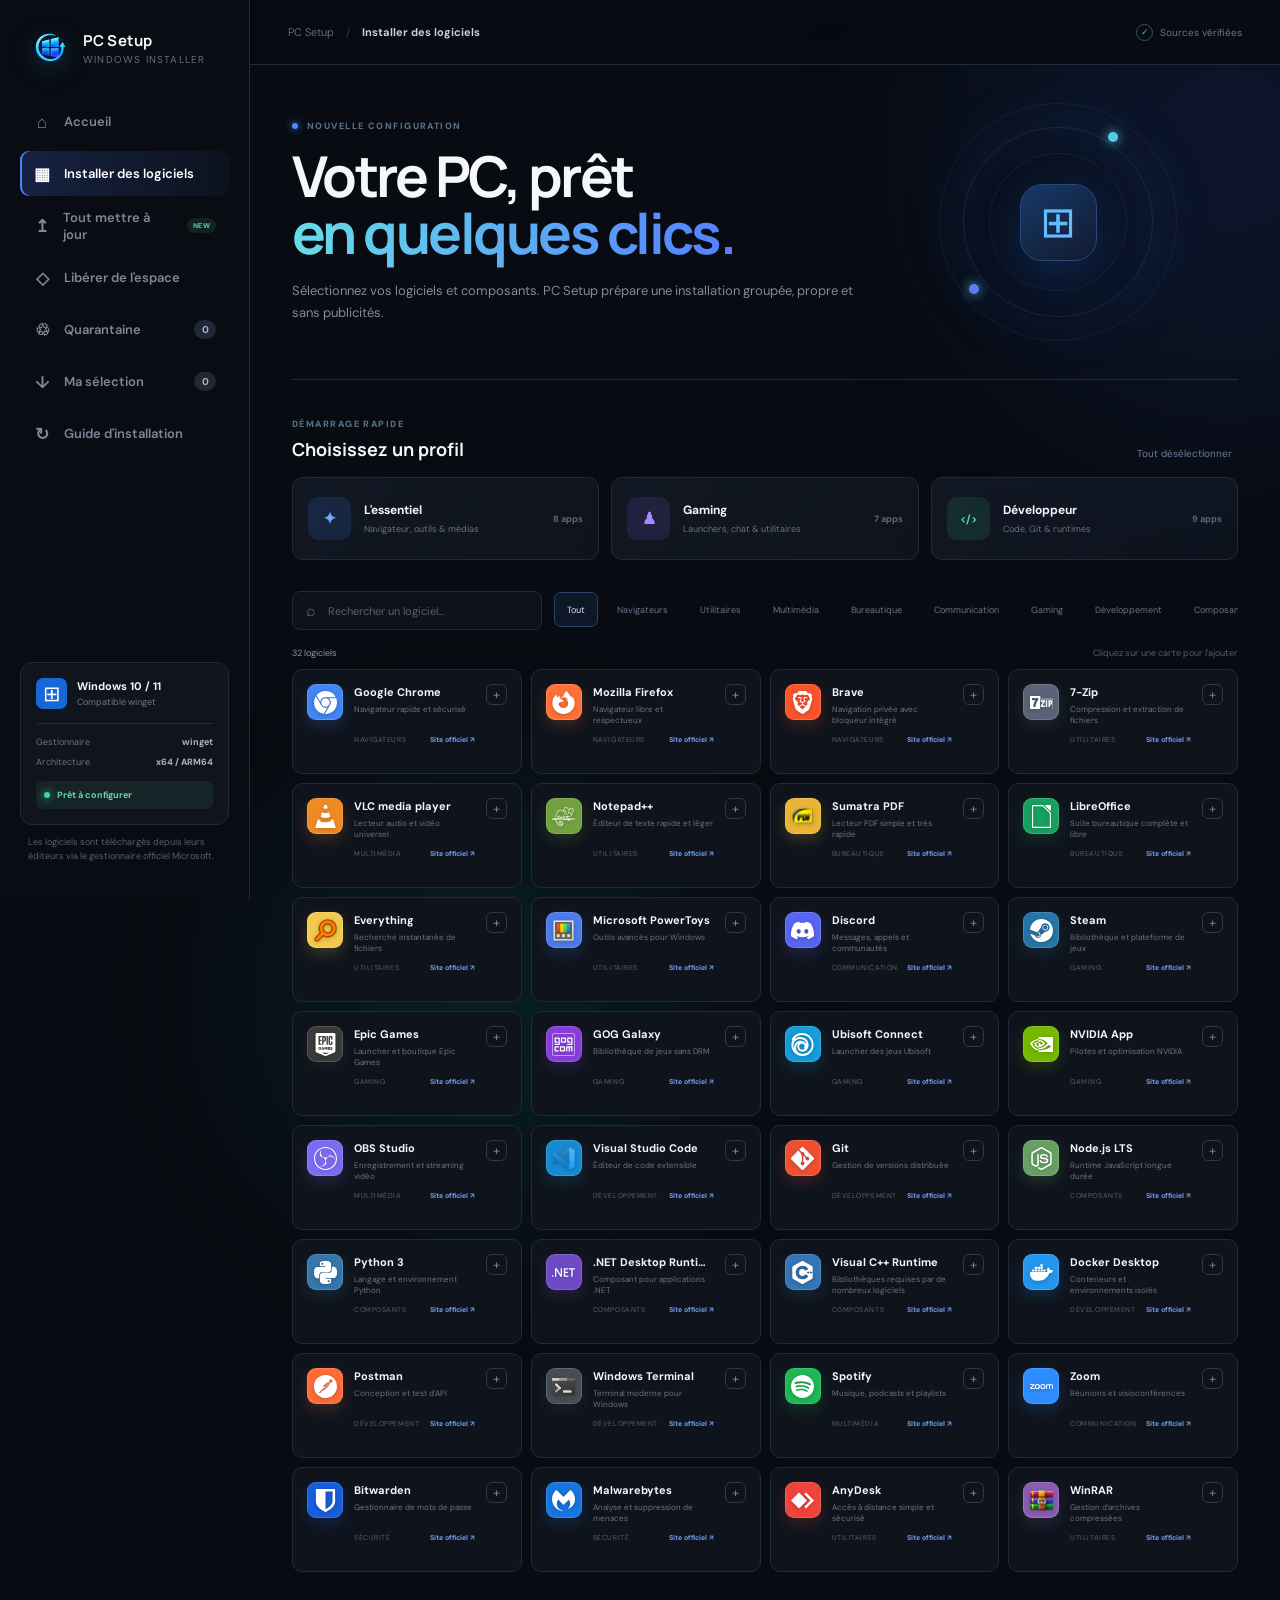
==== index.html @ ce0f3e7f "Publier PC Setup 3.0" ====
<!doctype html>
<html lang="fr">
<head>
  <meta charset="UTF-8" />
  <meta name="viewport" content="width=device-width, initial-scale=1" />
  <meta name="color-scheme" content="dark" />
  <title>PC Setup — Installateur Windows</title>
  <link rel="icon" href="assets/branding/pc-setup-logo.png" />
  <link rel="stylesheet" href="styles.css" />
</head>
<body>
  <div class="ambient ambient-one"></div>
  <div class="ambient ambient-two"></div>

  <aside class="sidebar">
    <a class="brand" href="#" aria-label="PC Setup, accueil">
      <img class="brand-app-logo" src="assets/branding/pc-setup-logo.png" alt="" aria-hidden="true" />
      <span><strong>PC Setup</strong><small>Windows installer</small></span>
    </a>

    <nav aria-label="Navigation">
      <button class="nav-item" data-view="home"><span>⌂</span> Accueil</button>
      <button class="nav-item active" data-view="catalog"><span>▦</span> Installer des logiciels</button>
      <button class="nav-item" data-view="updates"><span>↥</span> Tout mettre à jour <b class="new-badge">NEW</b></button>
      <button class="nav-item" data-view="cleanup"><span>◇</span> Libérer de l'espace</button>
      <button class="nav-item" data-view="quarantine"><span>♲</span> Quarantaine <b id="quarantineNavCount">0</b></button>
      <button class="nav-item" data-view="queue"><span>↓</span> Ma sélection <b id="navCount">0</b></button>
      <button class="nav-item" data-view="history"><span>↻</span> Guide d'installation</button>
    </nav>

    <div class="system-card">
      <div class="system-title"><span class="windows-icon">⊞</span><div><strong>Windows 10 / 11</strong><small>Compatible winget</small></div></div>
      <div class="system-row"><span>Gestionnaire</span><b>winget</b></div>
      <div class="system-row"><span>Architecture</span><b>x64 / ARM64</b></div>
      <div class="status-pill"><i></i> Prêt à configurer</div>
    </div>

    <p class="side-note">Les logiciels sont téléchargés depuis leurs éditeurs via le gestionnaire officiel Microsoft.</p>
  </aside>

  <main>
    <header class="topbar">
      <button class="mobile-menu" id="mobileMenu" aria-label="Ouvrir le menu">☰</button>
      <div class="breadcrumb">PC Setup <span>/</span> <b id="currentView">Installer des logiciels</b></div>
      <div class="secure"><span>✓</span> Sources vérifiées</div>
    </header>

    <section class="view" id="home">
      <div class="home-hero">
        <div class="home-copy">
          <div class="kicker"><i></i> CENTRE DE MAINTENANCE WINDOWS</div>
          <h1>Un PC propre,<br><em>à jour et prêt.</em></h1>
          <p>Installez vos logiciels, mettez votre système à jour et récupérez de l'espace depuis une seule application.</p>
          <div class="home-actions"><button class="home-primary" data-view="catalog">Commencer la configuration <span>→</span></button><button class="home-secondary" data-view="updates">Tout mettre à jour</button></div>
        </div>
        <div class="health-widget">
          <div class="health-ring" id="healthRing"><div><strong id="healthScore">—</strong><small>/ 100</small></div></div>
          <span>Santé du PC</span><b id="healthStatus">Analyse en cours...</b>
        </div>
      </div>

      <div class="health-dashboard">
        <article><span class="health-metric-icon blue">↥</span><div><small>MISES À JOUR</small><strong id="healthUpdates">Analyse...</strong><em id="healthUpdatesDetail">Interrogation de WinGet</em></div></article>
        <article><span class="health-metric-icon cyan">◇</span><div><small>ESPACE DISQUE C:</small><strong id="healthDisk">Analyse...</strong><em id="healthDiskDetail">Calcul de l'espace libre</em></div></article>
        <article><span class="health-metric-icon violet">↻</span><div><small>REDÉMARRAGE</small><strong id="healthRestart">Analyse...</strong><em>État des opérations Windows</em></div></article>
        <article data-view="quarantine"><span class="health-metric-icon green">♲</span><div><small>QUARANTAINE</small><strong id="healthQuarantine">Analyse...</strong><em>Éléments récupérables</em></div></article>
        <button class="health-refresh" id="refreshHealth" title="Actualiser le diagnostic">↻</button>
      </div>

      <div class="home-section-heading"><div><span class="label">OUTILS DISPONIBLES</span><h2>Que voulez-vous faire ?</h2></div><span class="local-pill">● 100 % local</span></div>
      <div class="feature-grid">
        <button class="feature-card install-feature" data-view="catalog">
          <span class="feature-number">01</span><span class="feature-icon">↓</span>
          <span class="feature-copy"><strong>Installer des logiciels</strong><small>Choisissez parmi le catalogue ou utilisez un profil prêt à l'emploi.</small><em>32 logiciels disponibles <b>→</b></em></span>
        </button>
        <button class="feature-card update-feature" data-view="updates">
          <span class="feature-number">02</span><span class="feature-icon">↥</span>
          <span class="feature-copy"><strong>Tout mettre à jour</strong><small>Applications, composants Windows et pilotes certifiés Microsoft.</small><em>Mise à jour groupée <b>→</b></em></span>
        </button>
        <button class="feature-card cleanup-feature" data-view="cleanup">
          <span class="feature-number">03</span><span class="feature-icon">◇</span>
          <span class="feature-copy"><strong>Libérer de l'espace</strong><small>Nettoyez les fichiers temporaires, caches et anciens composants.</small><em>Nettoyage personnalisable <b>→</b></em></span>
        </button>
        <button class="feature-card residue-feature" data-view="cleanup" data-focus-cleanup="app-leftovers">
          <span class="feature-number">04</span><span class="feature-icon">⌫</span>
          <span class="feature-copy"><strong>Supprimer les résidus</strong><small>Repérez les dossiers laissés par les applications désinstallées.</small><em>Quarantaine réversible <b>→</b></em></span>
        </button>
      </div>

      <div class="home-trust">
        <div><span>✓</span><p><strong>Sources officielles</strong><small>Installation via winget</small></p></div>
        <div><span>✓</span><p><strong>Actions contrôlées</strong><small>Confirmation avant suppression</small></p></div>
        <div><span>✓</span><p><strong>Aucune donnée envoyée</strong><small>Tout reste sur votre ordinateur</small></p></div>
        <div><span>✓</span><p><strong>Rapports détaillés</strong><small>Journaux créés sur le Bureau</small></p></div>
      </div>
    </section>

    <section class="view active" id="catalog">
      <div class="hero">
        <div>
          <div class="kicker"><i></i> NOUVELLE CONFIGURATION</div>
          <h1>Votre PC, prêt<br><em>en quelques clics.</em></h1>
          <p>Sélectionnez vos logiciels et composants. PC Setup prépare une installation groupée, propre et sans publicités.</p>
        </div>
        <div class="hero-orbit" aria-hidden="true"><span>⊞</span><i class="orbit-dot dot-a"></i><i class="orbit-dot dot-b"></i></div>
      </div>

      <section class="preset-section">
        <div class="section-heading"><div><span class="label">DÉMARRAGE RAPIDE</span><h2>Choisissez un profil</h2></div><button class="text-button" id="clearAll">Tout désélectionner</button></div>
        <div class="presets">
          <button class="preset" data-preset="essentiel"><span class="preset-icon blue">✦</span><span><strong>L'essentiel</strong><small>Navigateur, outils & médias</small></span><b>8 apps</b></button>
          <button class="preset" data-preset="gaming"><span class="preset-icon violet">♟</span><span><strong>Gaming</strong><small>Launchers, chat & utilitaires</small></span><b>7 apps</b></button>
          <button class="preset" data-preset="dev"><span class="preset-icon green">&lt;/&gt;</span><span><strong>Développeur</strong><small>Code, Git & runtimes</small></span><b>9 apps</b></button>
        </div>
      </section>

      <section class="catalog-section">
        <div class="catalog-tools">
          <div class="search"><span>⌕</span><input id="searchInput" type="search" placeholder="Rechercher un logiciel..." autocomplete="off" /></div>
          <div class="filters" id="filters"></div>
        </div>
        <div class="results-line"><span id="resultCount"></span><span>Cliquez sur une carte pour l'ajouter</span></div>
        <div class="app-grid" id="appGrid"></div>
        <div class="empty hidden" id="emptyState"><span>⌕</span><h3>Aucun logiciel trouvé</h3><p>Essayez un autre mot-clé ou une autre catégorie.</p></div>
      </section>
    </section>

    <section class="view" id="updates">
      <div class="page-intro update-intro">
        <div><span class="label">MAINTENANCE WINDOWS</span><h1>Tout mettre à jour</h1><p>Applications, composants Windows et pilotes proposés par Microsoft Update, en une seule opération.</p></div>
        <div class="update-shield" aria-hidden="true">↥</div>
      </div>
      <div class="update-grid">
        <article class="update-card"><span class="update-card-icon blue">▦</span><div><strong>Logiciels installés</strong><small>Applications reconnues par winget, y compris les versions inconnues</small></div><span class="included">INCLUS</span></article>
        <article class="update-card"><span class="update-card-icon cyan">⊞</span><div><strong>Composants Windows</strong><small>Mises à jour de sécurité et de qualité via Windows Update</small></div><span class="included">INCLUS</span></article>
        <article class="update-card"><span class="update-card-icon violet">⚙</span><div><strong>Pilotes certifiés</strong><small>Pilotes distribués par Microsoft pour votre matériel</small></div><span class="included">INCLUS</span></article>
      </div>
      <div class="update-preview-panel">
        <div class="section-heading"><div><span class="label">APERÇU DES VERSIONS</span><h2>Mises à jour disponibles</h2></div><button class="text-button" id="scanUpdatesBtn">↻ Rechercher</button></div>
        <div class="update-scan-state" id="updateScanState"><span class="scan-spinner">↻</span><div><strong>Recherche des mises à jour</strong><small>PC Setup interroge le catalogue WinGet...</small></div></div>
        <div class="available-updates hidden" id="availableUpdates"></div>
        <div class="no-updates hidden" id="noUpdates"><span>✓</span><div><strong>Vos applications sont à jour</strong><small>Aucune nouvelle version détectée dans le catalogue.</small></div></div>
      </div>
      <div class="update-action-panel">
        <div class="update-action-copy"><span class="status-dot"></span><div><strong id="updateReadyTitle">Analyse en cours</strong><small id="updateReadyDetail">Les versions seront affichées avant toute installation.</small></div></div>
        <button class="install-button update-button" id="updateAllBtn" disabled><span>▶</span> Mettre à jour la sélection</button>
      </div>
      <div class="update-advice"><span>i</span><div><strong>Conseils avant la mise à jour</strong><p>Branchez un PC portable au secteur, sauvegardez vos documents et fermez les logiciels ouverts. Un redémarrage pourra être nécessaire.</p></div></div>
      <div class="details-panel">
        <div class="section-heading"><div><span class="label">DÉROULEMENT</span><h2>Ce que fera l'outil</h2></div></div>
        <ol class="update-steps">
          <li><b>1</b><span><strong>Contrôle administrateur</strong><small>Relance automatique avec les droits nécessaires.</small></span></li>
          <li><b>2</b><span><strong>Mise à jour des applications</strong><small>Installation silencieuse des nouvelles versions disponibles.</small></span></li>
          <li><b>3</b><span><strong>Windows Update</strong><small>Recherche des composants et pilotes applicables.</small></span></li>
          <li><b>4</b><span><strong>Rapport final</strong><small>Journal enregistré sur le Bureau pour vérifier le résultat.</small></span></li>
        </ol>
      </div>
    </section>

    <section class="view" id="cleanup">
      <div class="page-intro cleanup-intro">
        <div><span class="label">STOCKAGE WINDOWS</span><h1>Libérer de l'espace</h1><p>Supprimez les fichiers temporaires et optimisez Windows sans toucher à vos documents personnels.</p></div>
        <div class="cleanup-drive" aria-hidden="true"><span>◇</span><i></i></div>
      </div>

      <div class="cleanup-layout">
        <div>
          <div class="section-heading cleanup-heading"><div><span class="label">ÉLÉMENTS À NETTOYER</span><h2>Choisissez les catégories</h2></div><button class="text-button" id="recommendedCleanup">Sélection recommandée</button></div>
          <div class="cleanup-options">
            <label class="cleanup-option">
              <input type="checkbox" data-cleanup="user-temp" checked />
              <span class="check-ui">✓</span><span class="cleanup-icon blue">⌁</span>
              <span class="cleanup-copy"><strong>Fichiers temporaires utilisateur</strong><small>Fichiers créés provisoirement par vos applications</small></span><em>Recommandé</em>
            </label>
            <label class="cleanup-option">
              <input type="checkbox" data-cleanup="windows-temp" checked />
              <span class="check-ui">✓</span><span class="cleanup-icon cyan">⊞</span>
              <span class="cleanup-copy"><strong>Fichiers temporaires Windows</strong><small>Résidus système inutilisés et fichiers verrouillés ignorés</small></span><em>Recommandé</em>
            </label>
            <label class="cleanup-option">
              <input type="checkbox" data-cleanup="recycle-bin" checked />
              <span class="check-ui">✓</span><span class="cleanup-icon violet">♲</span>
              <span class="cleanup-copy"><strong>Corbeille</strong><small>Fichiers que vous avez précédemment supprimés</small></span><em>À vérifier</em>
            </label>
            <label class="cleanup-option">
              <input type="checkbox" data-cleanup="delivery" checked />
              <span class="check-ui">✓</span><span class="cleanup-icon green">⇣</span>
              <span class="cleanup-copy"><strong>Cache d'optimisation de livraison</strong><small>Copies locales utilisées pour distribuer les mises à jour</small></span><em>Recommandé</em>
            </label>
            <label class="cleanup-option">
              <input type="checkbox" data-cleanup="components" />
              <span class="check-ui">✓</span><span class="cleanup-icon orange">⚙</span>
              <span class="cleanup-copy"><strong>Anciens composants Windows</strong><small>Nettoyage DISM du magasin de composants remplacés</small></span><em>Avancé</em>
            </label>
            <label class="cleanup-option">
              <input type="checkbox" data-cleanup="app-leftovers" />
              <span class="check-ui">✓</span><span class="cleanup-icon red">⌫</span>
              <span class="cleanup-copy"><strong>Résidus d'applications désinstallées</strong><small>Recherche les anciens dossiers AppData et demande votre accord pour chacun</small></span><em>Réversible</em>
            </label>
          </div>
        </div>

        <aside class="cleanup-summary">
          <span class="label">NETTOYAGE SÉCURISÉ</span>
          <div class="space-visual"><div class="disk-ring"><strong id="cleanupCount">4</strong><small>zones</small></div></div>
          <div class="safe-list"><span>✓ Aucun document personnel</span><span>✓ Confirmation avant suppression</span><span>✓ Résidus placés en quarantaine</span><span>✓ Rapport créé sur le Bureau</span></div>
          <button class="install-button cleanup-button" id="cleanupBtn"><span>▶</span> Exécuter le nettoyage</button>
          <p>L'espace récupéré dépend du contenu actuel de votre ordinateur.</p>
        </aside>
      </div>

      <div class="danger-note"><span>!</span><div><strong>La Corbeille ne pourra pas être restaurée</strong><p>Décochez « Corbeille » si vous souhaitez vérifier son contenu avant le nettoyage.</p></div></div>
    </section>

    <section class="view" id="quarantine">
      <div class="page-intro quarantine-intro">
        <div><span class="label">RÉCUPÉRATION SÉCURISÉE</span><h1>Quarantaine</h1><p>Restaurez les anciens dossiers déplacés par PC Setup ou supprimez-les définitivement après vérification.</p></div>
        <div class="quarantine-shield" aria-hidden="true">♲</div>
      </div>
      <div class="quarantine-toolbar"><div><strong id="quarantineCount">0 élément</strong><small>Les éléments restent sur votre Bureau tant que vous ne les supprimez pas.</small></div><button class="text-button" id="refreshQuarantine">↻ Actualiser</button></div>
      <div class="quarantine-list" id="quarantineList"><div class="quarantine-loading"><span>↻</span> Analyse de la quarantaine...</div></div>
      <div class="quarantine-empty hidden" id="quarantineEmpty"><span>✓</span><h3>La quarantaine est vide</h3><p>Aucun ancien dossier n'attend votre décision.</p></div>
      <div class="danger-note"><span>!</span><div><strong>Vérifiez le fonctionnement de vos applications avant une suppression définitive</strong><p>La restauration remet le dossier à son emplacement d'origine. La suppression définitive ne pourra pas être annulée.</p></div></div>
    </section>

    <section class="view" id="queue">
      <div class="page-intro"><span class="label">INSTALLATION GROUPÉE</span><h1>Ma sélection</h1><p>Vérifiez les éléments avant de générer votre installateur.</p></div>
      <div class="queue-layout">
        <div class="queue-list" id="queueList"></div>
        <aside class="summary-card">
          <span class="label">RÉCAPITULATIF</span><div class="summary-number"><strong id="summaryCount">0</strong><span>élément(s)<br>sélectionné(s)</span></div>
          <div class="summary-row"><span>Téléchargement</span><b>Automatique</b></div>
          <div class="summary-row"><span>Interaction</span><b>Silencieuse</b></div>
          <button class="install-button" id="installBtn"><span>▶</span> Installer maintenant</button>
          <p>PC Setup lancera l'installation dans une fenêtre PowerShell avec votre confirmation.</p>
        </aside>
      </div>
    </section>

    <section class="view" id="history">
      <div class="page-intro"><span class="label">MODE D'EMPLOI</span><h1>Installer en toute sécurité</h1><p>Le script utilise uniquement winget et les fonctions Windows intégrées.</p></div>
      <div class="steps">
        <article><b>01</b><div><h3>Composez votre sélection</h3><p>Choisissez un profil ou ajoutez les applications une à une depuis le catalogue.</p></div></article>
        <article><b>02</b><div><h3>Générez le script</h3><p>PC Setup crée localement un fichier PowerShell lisible, sans envoyer aucune donnée.</p></div></article>
        <article><b>03</b><div><h3>Exécutez en administrateur</h3><p>Clic droit sur le fichier, puis « Exécuter avec PowerShell ». Confirmez la demande Windows.</p></div></article>
        <article><b>04</b><div><h3>Suivez l'installation</h3><p>Chaque étape s'affiche dans la console. Un échec n'empêche pas les autres installations.</p></div></article>
      </div>
      <div class="notice"><span>i</span><div><strong>Avant de commencer</strong><p>Créez un point de restauration et fermez vos applications. Certains composants peuvent demander un redémarrage.</p></div></div>
    </section>
  </main>

  <div class="selection-bar hidden" id="selectionBar">
    <div class="selection-stack" id="selectionStack"></div>
    <div><strong><span id="barCount">0</span> élément(s) sélectionné(s)</strong><small>Prêt pour l'installation</small></div>
    <button id="viewSelection">Voir ma sélection <span>→</span></button>
  </div>

  <div class="install-modal hidden" id="installModal" role="dialog" aria-modal="true" aria-labelledby="installModalTitle">
    <div class="install-dialog">
      <div class="dialog-glow"></div>
      <div class="dialog-header"><span class="dialog-logo">↓</span><div><span class="label">INSTALLATION GROUPÉE</span><h2 id="installModalTitle">Prêt à installer</h2></div><button class="dialog-close" id="closeInstallModal" aria-label="Fermer">×</button></div>
      <div class="dialog-confirm" id="installConfirmView">
        <p><strong id="modalAppCount">0 logiciel</strong> seront installés depuis les sources officielles winget.</p>
        <div class="dialog-checks"><span>✓ Téléchargement automatique</span><span>✓ Installation silencieuse</span><span>✓ Rapport enregistré sur le Bureau</span></div>
        <div class="dialog-warning"><span>i</span> Fermez les applications concernées avant de continuer.</div>
        <div class="dialog-actions"><button class="secondary-dialog-button" id="cancelInstall">Annuler</button><button class="primary-dialog-button" id="confirmInstall"><span>▶</span> Commencer l'installation</button></div>
      </div>
      <div class="dialog-progress hidden" id="installProgressView">
        <div class="progress-status"><span class="pulse-dot"></span><div><strong id="progressTitle">Préparation...</strong><small id="progressDetail">Initialisation de winget</small></div><b id="progressPercent">0%</b></div>
        <div class="progress-track"><i id="progressBar"></i></div>
        <div class="current-package"><span class="package-icon">↓</span><div><small>LOGICIEL EN COURS</small><strong id="currentPackage">En attente...</strong></div><span id="packageResult">—</span></div>
        <div class="progress-summary" id="progressSummary">Ne fermez pas PC Setup pendant l'installation.</div>
        <button class="primary-dialog-button hidden" id="finishInstall">Terminer</button>
      </div>
    </div>
  </div>

  <div class="install-modal hidden" id="updateModal" role="dialog" aria-modal="true" aria-labelledby="updateModalTitle">
    <div class="install-dialog update-dialog">
      <div class="dialog-glow update-dialog-glow"></div>
      <div class="dialog-header"><span class="dialog-logo update-dialog-logo">↥</span><div><span class="label">MAINTENANCE WINDOWS</span><h2 id="updateModalTitle">Tout mettre à jour</h2></div><button class="dialog-close" id="closeUpdateModal" aria-label="Fermer">×</button></div>
      <div class="dialog-confirm" id="updateConfirmView">
        <p>PC Setup va installer <strong id="updateModalCount">0 application</strong> sélectionnée(s), puis lancer la recherche des composants Windows et pilotes.</p>
        <div class="update-confirm-list"><span><b>1</b> Applications WinGet</span><span><b>2</b> Composants Windows</span><span><b>3</b> Pilotes certifiés</span></div>
        <div class="dialog-warning"><span>i</span> Fermez les logiciels ouverts et branchez votre PC au secteur.</div>
        <div class="dialog-actions"><button class="secondary-dialog-button" id="cancelUpdate">Annuler</button><button class="primary-dialog-button update-confirm-button" id="confirmUpdate"><span>▶</span> Lancer la mise à jour</button></div>
      </div>
      <div class="dialog-progress hidden" id="updateProgressView">
        <div class="progress-status"><span class="pulse-dot update-pulse"></span><div><strong id="updateProgressTitle">Préparation...</strong><small id="updateProgressDetail">Initialisation du gestionnaire de mises à jour</small></div><b id="updateProgressPercent">0%</b></div>
        <div class="progress-track update-progress-track"><i id="updateProgressBar"></i></div>
        <div class="update-progress-steps">
          <div data-update-step="sources"><span>1</span><div><strong>Sources</strong><small>Catalogue WinGet</small></div></div>
          <div data-update-step="applications"><span>2</span><div><strong>Applications</strong><small>Nouvelles versions</small></div></div>
          <div data-update-step="windows"><span>3</span><div><strong>Windows Update</strong><small>Composants et pilotes</small></div></div>
        </div>
        <div class="progress-summary" id="updateSummary">Ne fermez pas PC Setup pendant la mise à jour.</div>
        <button class="primary-dialog-button hidden" id="finishUpdate">Terminer</button>
      </div>
    </div>
  </div>

  <div class="install-modal hidden" id="cleanupModal" role="dialog" aria-modal="true" aria-labelledby="cleanupModalTitle">
    <div class="install-dialog cleanup-dialog">
      <div class="dialog-glow cleanup-dialog-glow"></div>
      <div class="dialog-header"><span class="dialog-logo cleanup-dialog-logo">◇</span><div><span class="label">ENTRETIEN DU DISQUE</span><h2 id="cleanupModalTitle">Libérer de l'espace</h2></div><button class="dialog-close" id="closeCleanupModal" aria-label="Fermer">×</button></div>
      <div class="dialog-confirm" id="cleanupConfirmView">
        <p><strong id="cleanupModalCount">0 zone</strong> seront nettoyées. Vos documents personnels et votre dossier Téléchargements ne seront pas touchés.</p>
        <div class="cleanup-confirm-card"><span>◇</span><div><strong>Nettoyage sécurisé</strong><small id="cleanupModalDetail">Fichiers temporaires et caches sélectionnés</small></div></div>
        <div class="dialog-warning cleanup-dialog-warning"><span>i</span> La Corbeille sera vidée si elle fait partie de votre sélection. Les résidus d'applications seront placés en quarantaine.</div>
        <div class="dialog-actions"><button class="secondary-dialog-button" id="cancelCleanup">Annuler</button><button class="primary-dialog-button cleanup-confirm-button" id="confirmCleanup"><span>▶</span> Commencer le nettoyage</button></div>
      </div>
      <div class="dialog-progress hidden" id="cleanupProgressView">
        <div class="progress-status"><span class="pulse-dot cleanup-pulse"></span><div><strong id="cleanupProgressTitle">Préparation...</strong><small id="cleanupProgressDetail">Analyse des zones sélectionnées</small></div><b id="cleanupProgressPercent">0%</b></div>
        <div class="progress-track cleanup-progress-track"><i id="cleanupProgressBar"></i></div>
        <div class="cleanup-current-zone"><span id="cleanupZoneIcon">◇</span><div><small>ZONE EN COURS</small><strong id="cleanupCurrentZone">Initialisation...</strong></div><b id="cleanupZonePosition">—</b></div>
        <div class="cleanup-result-card hidden" id="cleanupResultCard"><span>✓</span><div><small>ESPACE RÉCUPÉRÉ</small><strong id="cleanupRecovered">0 Go</strong></div></div>
        <div class="progress-summary" id="cleanupSummaryText">Ne fermez pas PC Setup pendant le nettoyage.</div>
        <button class="primary-dialog-button hidden" id="finishCleanup">Terminer</button>
      </div>
    </div>
  </div>

  <div class="install-modal hidden" id="uninstallModal" role="dialog" aria-modal="true" aria-labelledby="uninstallTitle">
    <div class="install-dialog uninstall-dialog">
      <div class="dialog-header"><span class="dialog-logo uninstall-logo">×</span><div><span class="label">GESTION DU LOGICIEL</span><h2 id="uninstallTitle">Désinstaller</h2></div><button class="dialog-close" id="closeUninstallModal">×</button></div>
      <div class="dialog-confirm" id="uninstallConfirmView">
        <p>Vous êtes sur le point de désinstaller <strong id="uninstallAppName"></strong>.</p>
        <div class="dialog-warning danger-dialog-warning"><span>!</span> Les réglages locaux du logiciel peuvent également être supprimés.</div>
        <div class="dialog-actions"><button class="secondary-dialog-button" id="cancelUninstall">Annuler</button><button class="danger-dialog-button" id="confirmUninstall"><span>×</span> Désinstaller</button></div>
      </div>
      <div class="dialog-progress hidden" id="uninstallProgressView">
        <div class="progress-status"><span class="pulse-dot danger-pulse"></span><div><strong id="uninstallProgressTitle">Désinstallation en cours</strong><small id="uninstallProgressDetail">Veuillez patienter...</small></div></div>
        <div class="progress-track danger-track"><i id="uninstallProgressBar"></i></div>
        <div class="progress-summary" id="uninstallSummary">Ne fermez pas PC Setup pendant l'opération.</div>
        <button class="primary-dialog-button hidden" id="finishUninstall">Terminer</button>
      </div>
    </div>
  </div>

  <div class="toast" id="toast" role="status"><span>✓</span><div><strong id="toastTitle">Ajouté à la sélection</strong><small id="toastText"></small></div></div>
  <script src="app.js"></script>
</body>
</html>
---- styles.css ----
@import url('https://fonts.googleapis.com/css2?family=DM+Sans:wght@400;500;600;700&family=Manrope:wght@600;700;800&display=swap');

:root { --bg:#080b11; --panel:#10151e; --panel-2:#141a24; --line:#222a37; --muted:#8791a3; --text:#f5f7fb; --blue:#467dff; --cyan:#46d8e7; --green:#3ed598; --sidebar:250px; }
* { box-sizing:border-box; }
html { scroll-behavior:smooth; }
body { margin:0; min-height:100vh; color:var(--text); background:var(--bg); font-family:"DM Sans",sans-serif; }
button,input { font:inherit; }
button { color:inherit; }
.ambient { position:fixed; border-radius:50%; filter:blur(110px); opacity:.1; pointer-events:none; }
.ambient-one { width:540px;height:540px;background:#2e70ff;right:-220px;top:-120px; }
.ambient-two { width:400px;height:400px;background:#00dcc4;left:22%;bottom:-300px; }
.sidebar { position:fixed; inset:0 auto 0 0; z-index:20; width:var(--sidebar); padding:27px 20px; border-right:1px solid var(--line); background:rgba(10,13,19,.96); display:flex; flex-direction:column; }
.brand { display:flex; align-items:center; gap:12px; padding:0 9px 30px; color:inherit; text-decoration:none; }
.brand-logo { width:35px;height:35px;display:grid;grid-template-columns:1fr 1fr;gap:3px;transform:skew(-4deg); }
.brand-logo i { display:block;background:linear-gradient(135deg,var(--cyan),var(--blue));border-radius:2px; }
.brand-app-logo{width:42px;height:42px;object-fit:contain;filter:drop-shadow(0 5px 12px rgba(39,152,239,.32))}
.brand strong,.brand small { display:block; }
.brand strong { font-family:Manrope,sans-serif;font-size:15px;letter-spacing:.01em; }
.brand small { margin-top:2px;color:#657085;font-size:10px;text-transform:uppercase;letter-spacing:.12em; }
nav { display:grid;gap:7px; }
.nav-item { width:100%;height:45px;padding:0 13px;border:0;border-radius:9px;background:transparent;color:#7d8798;display:flex;align-items:center;gap:13px;text-align:left;font-weight:600;font-size:13px;cursor:pointer; }
.nav-item > span { width:18px;font-size:17px;text-align:center; }
.nav-item b { margin-left:auto;min-width:22px;padding:3px 6px;border-radius:20px;color:#a7b1c1;background:#202735;text-align:center;font-size:10px; }
.nav-item.active { color:#fff;background:linear-gradient(90deg,rgba(72,121,255,.2),rgba(72,121,255,.05));box-shadow:inset 2px 0 #4e7fff; }
.nav-item.active b { color:#fff;background:#4779ec; }
.nav-item .new-badge { color:#55d4aa;background:rgba(62,213,152,.12);font-size:7px;letter-spacing:.08em; }
.system-card { margin-top:auto;padding:15px;border:1px solid var(--line);border-radius:12px;background:#10151d; }
.system-title { display:flex;align-items:center;gap:10px;padding-bottom:14px;margin-bottom:12px;border-bottom:1px solid var(--line); }
.windows-icon { width:31px;height:31px;border-radius:7px;display:grid;place-items:center;background:#1767d7;color:#fff;font-size:21px; }
.system-title strong,.system-title small { display:block; }
.system-title strong { font-size:11px; }.system-title small { color:#6f7888;font-size:9px;margin-top:3px; }
.system-row { display:flex;justify-content:space-between;margin:8px 0;color:#697384;font-size:9px; }.system-row b { color:#aeb7c5; }
.status-pill { display:flex;align-items:center;gap:7px;margin-top:13px;padding:8px;border-radius:6px;background:rgba(62,213,152,.08);color:#62d9ad;font-size:9px;font-weight:700; }
.status-pill i,.kicker i { width:6px;height:6px;border-radius:50%;background:var(--green);box-shadow:0 0 8px var(--green); }
.side-note { color:#586170;font-size:9px;line-height:1.55;padding:2px 8px 0; }
main { margin-left:var(--sidebar); min-height:100vh; }
.topbar { height:65px;padding:0 38px;border-bottom:1px solid var(--line);display:flex;align-items:center;justify-content:space-between;background:rgba(8,11,17,.8);backdrop-filter:blur(18px);position:sticky;top:0;z-index:10; }
.breadcrumb { color:#626c7d;font-size:11px; }.breadcrumb span { margin:0 9px;color:#3a4250; }.breadcrumb b { color:#cbd1dc; }
.secure { display:flex;align-items:center;gap:7px;color:#6c7687;font-size:10px; }.secure span { display:grid;place-items:center;width:17px;height:17px;border:1px solid #315b4b;border-radius:50%;color:#48c794;font-size:9px; }
.mobile-menu { display:none;background:none;border:0;font-size:22px; }
.view { display:none;padding:0 42px 100px;max-width:1460px;margin:auto; }.view.active { display:block; }
.hero { min-height:315px;display:grid;grid-template-columns:1fr 360px;align-items:center;border-bottom:1px solid var(--line); }
.kicker,.label { color:#59748f;font-size:9px;font-weight:800;letter-spacing:.16em; }.kicker { display:flex;align-items:center;gap:9px;margin-bottom:15px; }.kicker i { background:#4b8cff;box-shadow:0 0 9px #4b8cff; }
h1,h2,h3 { font-family:Manrope,sans-serif; }
.hero h1 { margin:0;font-size:clamp(38px,4.4vw,66px);line-height:1.02;letter-spacing:-.045em; }.hero h1 em { color:transparent;background:linear-gradient(90deg,#66dce7,#547fff);background-clip:text;font-style:normal; }
.hero p,.page-intro p { max-width:600px;margin:18px 0 0;color:#818b9d;font-size:13px;line-height:1.7; }
.hero-orbit { justify-self:center;width:190px;height:190px;border:1px solid rgba(86,129,217,.2);border-radius:50%;display:grid;place-items:center;position:relative;box-shadow:0 0 70px rgba(67,118,255,.1),inset 0 0 50px rgba(67,118,255,.06); }
.hero-orbit:before,.hero-orbit:after { content:"";position:absolute;border:1px solid rgba(86,129,217,.12);border-radius:50%; }.hero-orbit:before{inset:25px}.hero-orbit:after{inset:-25px}.hero-orbit span{width:77px;height:77px;display:grid;place-items:center;border:1px solid #2a4775;border-radius:22px;background:linear-gradient(145deg,#17386a,#111b2d);color:#65bbff;font-size:43px;box-shadow:0 15px 40px rgba(18,75,164,.35)}
.orbit-dot{position:absolute;width:10px;height:10px;border-radius:50%;background:#53cce3;box-shadow:0 0 12px #53cce3}.dot-a{top:4px;right:34px}.dot-b{bottom:22px;left:5px;background:#607cf5}
.preset-section,.catalog-section { padding-top:31px; }.section-heading { display:flex;align-items:end;justify-content:space-between;margin-bottom:16px; }.section-heading h2 { margin:5px 0 0;font-size:18px; }.text-button { border:0;background:none;color:#6f7e94;font-size:10px;cursor:pointer; }.text-button:hover{color:#fff}
.presets { display:grid;grid-template-columns:repeat(3,1fr);gap:12px; }.preset { min-height:83px;padding:15px;border:1px solid var(--line);border-radius:11px;background:linear-gradient(130deg,#121823,#0e131c);display:grid;grid-template-columns:auto 1fr auto;align-items:center;gap:13px;text-align:left;cursor:pointer;transition:.2s ease; }.preset:hover { border-color:#405b8d;transform:translateY(-2px); }
.preset-icon { width:43px;height:43px;border-radius:10px;display:grid;place-items:center;font-weight:800; }.preset-icon.blue{color:#74a5ff;background:rgba(55,111,219,.17)}.preset-icon.violet{color:#a988ff;background:rgba(127,86,229,.15)}.preset-icon.green{color:#49d5ac;background:rgba(45,185,143,.13);font-size:11px}.preset strong,.preset small{display:block}.preset strong{font-size:12px}.preset small{margin-top:5px;color:#687384;font-size:9px}.preset>b{color:#5e6979;font-size:9px}
.catalog-tools { display:flex;gap:12px;align-items:center; }.search { min-width:250px;flex:1;max-width:380px;height:39px;padding:0 13px;border:1px solid var(--line);border-radius:8px;background:#0e131b;display:flex;align-items:center;gap:10px;color:#627084; }.search input{width:100%;border:0;outline:0;color:#dce2eb;background:transparent;font-size:11px}.search input::placeholder{color:#566071}
.filters { display:flex;gap:6px;overflow:auto;padding-bottom:2px; }.filter { height:35px;padding:0 12px;border:1px solid transparent;border-radius:7px;background:transparent;color:#697487;font-size:9px;white-space:nowrap;cursor:pointer; }.filter:hover,.filter.active{border-color:#2c4268;color:#d7e4ff;background:rgba(55,100,184,.13)}
.results-line{display:flex;justify-content:space-between;margin:17px 0 10px;color:#545e6e;font-size:9px}.results-line span:first-child{color:#8b96a7}
.app-grid { display:grid;grid-template-columns:repeat(4,minmax(0,1fr));gap:9px; }.app-card { min-height:105px;padding:14px;border:1px solid var(--line);border-radius:10px;background:#0f141c;display:grid;grid-template-columns:auto 1fr auto;align-items:start;gap:11px;text-align:left;cursor:pointer;transition:.18s ease; }.app-card:hover{border-color:#334867;background:#121925;transform:translateY(-1px)}.app-card.selected{border-color:#3f6ab9;background:linear-gradient(140deg,rgba(44,84,153,.23),#101721)}
.app-icon { flex:0 0 auto;width:36px;height:36px;border-radius:9px;display:grid;place-items:center;color:white;background:var(--app);box-shadow:inset 0 0 0 1px rgba(255,255,255,.14),0 6px 14px color-mix(in srgb,var(--app) 20%,transparent);font-size:11px;font-weight:800; }
.app-icon img{width:23px;height:23px;object-fit:contain;filter:drop-shadow(0 1px 2px rgba(0,0,0,.22))}.app-icon-fallback{display:grid;place-items:center}.app-icon-fallback[hidden]{display:none}
.app-copy{min-width:0}.app-copy strong,.app-copy small,.app-copy em{display:block}.app-copy strong{margin-top:1px;overflow:hidden;text-overflow:ellipsis;white-space:nowrap;font-size:11px}.app-copy small{min-height:26px;margin-top:5px;color:#697486;font-size:8px;line-height:1.4}.app-copy em{margin-top:5px;color:#536174;font-size:7px;font-style:normal;text-transform:uppercase;letter-spacing:.08em}
.app-footer{display:flex;align-items:center;justify-content:space-between;gap:8px}.official-link{margin-top:5px;color:#6f9ff4;font-size:7px;font-weight:700;text-decoration:none;white-space:nowrap}.official-link:hover{color:#79d8e2;text-decoration:underline}.app-card:has(.official-link:hover){border-color:#334867}
.add-icon{width:21px;height:21px;border:1px solid #303948;border-radius:6px;display:grid;place-items:center;color:#768194;font-size:13px}.selected .add-icon{border-color:#3971d4;color:white;background:#3f76e0}
.app-card.installed{border-color:#285044;background:linear-gradient(140deg,rgba(35,103,80,.14),#101721);cursor:default}.installed-badge{position:absolute;right:12px;bottom:11px;padding:4px 7px;border-radius:5px;color:#58d3a6;background:rgba(62,213,152,.1);font-size:7px;font-weight:800;text-transform:uppercase;letter-spacing:.06em}.uninstall-icon{width:21px;height:21px;border:1px solid #573742;border-radius:6px;background:rgba(151,55,71,.08);color:#d87988;cursor:pointer;font-size:13px}.uninstall-icon:hover{border-color:#a64b5c;color:#fff;background:#9b4052}.app-card{position:relative}
.empty,.queue-empty { padding:70px;text-align:center;color:#697486 }.empty span,.queue-empty>span{font-size:35px}.empty h3,.queue-empty h3{color:#d9dee7;margin-bottom:6px}.empty p,.queue-empty p{font-size:11px}.hidden{display:none!important}
.page-intro { padding:55px 0 30px;border-bottom:1px solid var(--line); }.page-intro h1{margin:8px 0 0;font-size:38px;letter-spacing:-.04em}
.home-hero{min-height:345px;display:grid;grid-template-columns:1fr 300px;align-items:center;border-bottom:1px solid var(--line);position:relative;overflow:hidden}.home-hero:after{content:"";position:absolute;width:380px;height:380px;right:-120px;top:-160px;border-radius:50%;background:#3678e8;filter:blur(100px);opacity:.1;pointer-events:none}.home-copy{position:relative;z-index:1}.home-copy h1{margin:0;font-size:clamp(42px,5vw,70px);line-height:1;letter-spacing:-.05em}.home-copy h1 em{color:transparent;background:linear-gradient(90deg,#5ad8df,#5887ff);background-clip:text;font-style:normal}.home-copy>p{max-width:590px;color:#818c9d;font-size:13px;line-height:1.7}.home-actions{display:flex;gap:9px;margin-top:22px}.home-actions button{height:44px;padding:0 17px;border-radius:8px;font-size:10px;font-weight:700;cursor:pointer}.home-primary{border:0;background:linear-gradient(90deg,#3b70e4,#4e86f5);box-shadow:0 10px 25px rgba(58,111,226,.22)}.home-primary span{margin-left:12px}.home-secondary{border:1px solid #2b3545;background:#111720;color:#9ba6b6}.health-widget{justify-self:center;width:205px;height:225px;border:1px solid #263246;border-radius:24px;background:linear-gradient(145deg,rgba(23,34,51,.9),rgba(13,19,28,.75));display:flex;flex-direction:column;align-items:center;justify-content:center;position:relative;z-index:1;box-shadow:0 25px 70px rgba(0,0,0,.28)}.health-ring{width:112px;height:112px;margin-bottom:15px;border:8px solid #213249;border-top-color:#4ed1d9;border-right-color:#4c7ff0;border-radius:50%;display:grid;place-items:center;transform:rotate(12deg)}.health-ring>div{transform:rotate(-12deg);text-align:center}.health-ring strong,.health-ring small{display:block}.health-ring strong{font-family:Manrope;font-size:34px}.health-ring small{color:#6d788b;font-size:8px;text-transform:uppercase;letter-spacing:.12em}.health-widget>span{color:#647084;font-size:8px;text-transform:uppercase;letter-spacing:.15em}.health-widget>b{margin-top:5px;font-size:10px}.home-section-heading{display:flex;align-items:end;justify-content:space-between;margin:30px 0 15px}.home-section-heading h2{margin:5px 0 0;font-size:19px}.local-pill{padding:6px 9px;border-radius:20px;color:#4bc99f;background:rgba(62,213,152,.08);font-size:8px}.feature-grid{display:grid;grid-template-columns:repeat(4,1fr);gap:10px}.feature-card{min-height:205px;padding:17px;border:1px solid var(--line);border-radius:12px;background:linear-gradient(145deg,#121924,#0e131b);display:grid;grid-template-columns:1fr auto;grid-template-rows:auto 1fr;text-align:left;cursor:pointer;position:relative;overflow:hidden;transition:.2s}.feature-card:after{content:"";position:absolute;inset:auto -30px -70px auto;width:130px;height:130px;border-radius:50%;filter:blur(40px);opacity:.12}.install-feature:after{background:#4a7cf0}.update-feature:after{background:#4ccfbe}.cleanup-feature:after{background:#54cbd3}.residue-feature:after{background:#d25378}.feature-card:hover{transform:translateY(-3px);border-color:#385378}.feature-number{color:#475264;font-size:8px;letter-spacing:.12em}.feature-icon{width:39px;height:39px;border-radius:10px;display:grid;place-items:center;color:#83aaff;background:rgba(71,116,222,.14);font-size:19px}.update-feature .feature-icon{color:#58d2af;background:rgba(50,184,143,.12)}.cleanup-feature .feature-icon{color:#61d7df;background:rgba(47,176,188,.12)}.residue-feature .feature-icon{color:#f18caa;background:rgba(202,73,111,.12)}.feature-copy{grid-column:1/-1;align-self:end;position:relative;z-index:1}.feature-copy strong,.feature-copy small,.feature-copy em{display:block}.feature-copy strong{font-family:Manrope;font-size:13px}.feature-copy small{min-height:38px;margin-top:7px;color:#707b8e;font-size:9px;line-height:1.5}.feature-copy em{margin-top:14px;color:#6c8bc4;font-size:8px;font-style:normal}.feature-copy em b{float:right;font-size:12px}.home-trust{display:grid;grid-template-columns:repeat(4,1fr);gap:1px;margin-top:18px;border:1px solid var(--line);border-radius:10px;background:var(--line);overflow:hidden}.home-trust>div{padding:14px;background:#0e131a;display:flex;align-items:center;gap:9px}.home-trust>div>span{width:21px;height:21px;border:1px solid #2d6956;border-radius:50%;display:grid;place-items:center;color:#51c99f;font-size:8px}.home-trust p{margin:0}.home-trust strong,.home-trust small{display:block}.home-trust strong{font-size:9px}.home-trust small{margin-top:3px;color:#626d7e;font-size:7px}
.queue-layout{display:grid;grid-template-columns:1fr 300px;gap:20px;padding-top:25px}.queue-list{display:grid;gap:8px;align-content:start}.queue-item{min-height:70px;padding:13px 16px;border:1px solid var(--line);border-radius:10px;background:var(--panel);display:grid;grid-template-columns:auto 1fr auto auto;align-items:center;gap:14px}.queue-item strong,.queue-item small{display:block}.queue-item strong{font-size:12px}.queue-item small{color:#657084;font-size:8px;margin-top:5px}.queue-item>span{color:#687486;font-size:9px}.queue-item button{width:28px;height:28px;border:1px solid #2b3442;border-radius:7px;background:none;color:#8b96a7;cursor:pointer;font-size:17px}.queue-item button:hover{color:#ff6b79;border-color:#663641}.summary-card{padding:22px;border:1px solid #273246;border-radius:12px;background:linear-gradient(145deg,#141b27,#0e131c);align-self:start;position:sticky;top:90px}.summary-number{display:flex;align-items:center;gap:13px;margin:18px 0;padding-bottom:18px;border-bottom:1px solid var(--line)}.summary-number strong{font-family:Manrope;font-size:42px;color:#69c9e7}.summary-number span{color:#768194;font-size:10px;line-height:1.5}.summary-row{display:flex;justify-content:space-between;margin:12px 0;color:#667184;font-size:9px}.summary-row b{color:#abb4c3}.install-button{width:100%;height:48px;margin-top:14px;border:0;border-radius:9px;background:linear-gradient(90deg,#396de5,#4f87f5);font-weight:700;font-size:11px;cursor:pointer;box-shadow:0 12px 30px rgba(54,105,226,.25)}.install-button:disabled{opacity:.35;cursor:not-allowed}.summary-card>p{color:#596476;font-size:8px;line-height:1.5;text-align:center}.summary-card code{color:#8eb1f7}
.queue-empty{border:1px dashed #293343;border-radius:11px}.queue-empty button{margin-top:12px;padding:10px 16px;border:1px solid #355384;border-radius:7px;background:#15233b;color:#bcd2ff;font-size:10px;cursor:pointer}
.steps{display:grid;grid-template-columns:1fr 1fr;gap:12px;margin-top:25px}.steps article{padding:22px;border:1px solid var(--line);border-radius:11px;background:var(--panel);display:flex;gap:17px}.steps article>b{font-family:Manrope;color:#3f74db;font-size:22px}.steps h3{font-size:13px;margin:2px 0 7px}.steps p{margin:0;color:#747f91;font-size:10px;line-height:1.6}.notice{margin-top:14px;padding:17px;border:1px solid #4c4327;border-radius:10px;background:rgba(143,111,31,.08);display:flex;gap:12px}.notice>span{width:24px;height:24px;display:grid;place-items:center;border-radius:50%;background:#715d27;color:#ffe19a}.notice strong{font-size:11px}.notice p{margin:4px 0 0;color:#93896f;font-size:9px}
.update-intro{display:flex;justify-content:space-between;align-items:center}.update-shield{width:82px;height:82px;border:1px solid #2c5789;border-radius:24px;display:grid;place-items:center;color:#5bd2e5;background:linear-gradient(145deg,#17365c,#101b2a);font-size:38px;box-shadow:0 18px 55px rgba(42,109,198,.2)}
.update-grid{display:grid;grid-template-columns:repeat(3,1fr);gap:12px;margin-top:25px}.update-card{min-height:110px;padding:18px;border:1px solid var(--line);border-radius:11px;background:var(--panel);display:grid;grid-template-columns:auto 1fr;gap:13px;position:relative}.update-card-icon{width:42px;height:42px;border-radius:10px;display:grid;place-items:center;font-size:18px}.update-card-icon.blue{color:#7da6ff;background:rgba(65,111,217,.15)}.update-card-icon.cyan{color:#5dd5df;background:rgba(44,179,194,.12)}.update-card-icon.violet{color:#b08aff;background:rgba(135,89,218,.13)}.update-card strong,.update-card small{display:block}.update-card strong{font-size:12px;margin-top:2px}.update-card small{color:#6f7a8c;font-size:9px;line-height:1.5;margin-top:6px}.included{position:absolute;right:12px;top:12px;color:#54cca2;background:rgba(62,213,152,.08);padding:4px 6px;border-radius:4px;font-size:7px;font-weight:800;letter-spacing:.08em}
.update-action-panel{margin-top:15px;padding:18px 20px;border:1px solid #2b4774;border-radius:12px;background:linear-gradient(100deg,rgba(37,69,119,.22),rgba(15,21,30,.8));display:flex;align-items:center;justify-content:space-between;gap:20px}.update-action-copy{display:flex;align-items:center;gap:12px}.status-dot{width:9px;height:9px;border-radius:50%;background:#3ed598;box-shadow:0 0 13px #3ed598}.update-action-copy strong,.update-action-copy small{display:block}.update-action-copy strong{font-size:12px}.update-action-copy small{color:#6f7a8c;font-size:9px;margin-top:5px}.update-button{width:auto;margin:0;padding:0 20px}.update-advice{margin-top:15px;padding:16px 18px;border:1px solid #4b4126;border-radius:10px;background:rgba(143,111,31,.07);display:flex;gap:12px}.update-advice>span{width:23px;height:23px;flex:0 0 auto;border-radius:50%;display:grid;place-items:center;color:#f5d57c;background:#655326}.update-advice strong{font-size:10px}.update-advice p{margin:4px 0 0;color:#90866e;font-size:9px;line-height:1.5}.details-panel{margin-top:30px}.update-steps{margin:0;padding:0;list-style:none;display:grid;grid-template-columns:repeat(4,1fr);gap:10px}.update-steps li{padding:16px;border-top:1px solid #293446;background:linear-gradient(180deg,rgba(20,27,38,.7),transparent);display:flex;gap:10px}.update-steps li>b{color:#4f7fda;font-family:Manrope;font-size:17px}.update-steps strong,.update-steps small{display:block}.update-steps strong{font-size:10px}.update-steps small{margin-top:5px;color:#697486;font-size:8px;line-height:1.5}
.cleanup-intro{display:flex;justify-content:space-between;align-items:center}.cleanup-drive{width:92px;height:72px;border:1px solid #275a67;border-radius:15px;display:flex;align-items:center;justify-content:center;gap:13px;color:#62d8de;background:linear-gradient(145deg,#153942,#101c25);font-size:34px;box-shadow:0 18px 55px rgba(37,148,159,.14)}.cleanup-drive i{width:8px;height:8px;border-radius:50%;background:#3ed598;box-shadow:0 0 10px #3ed598}.cleanup-layout{display:grid;grid-template-columns:1fr 295px;gap:20px;margin-top:27px}.cleanup-heading{margin-bottom:13px}.cleanup-options{display:grid;gap:8px}.cleanup-option{min-height:74px;padding:13px 15px;border:1px solid var(--line);border-radius:10px;background:var(--panel);display:grid;grid-template-columns:auto auto 1fr auto;align-items:center;gap:12px;cursor:pointer;transition:.18s}.cleanup-option:hover{border-color:#344c6f;background:#121925}.cleanup-option input{position:absolute;opacity:0;pointer-events:none}.check-ui{width:20px;height:20px;border:1px solid #364253;border-radius:5px;display:grid;place-items:center;color:transparent;font-size:10px}.cleanup-option input:checked+.check-ui{color:#fff;border-color:#3d75dd;background:#3d75dd}.cleanup-icon{width:38px;height:38px;border-radius:9px;display:grid;place-items:center;font-size:16px}.cleanup-icon.blue{color:#7da6ff;background:rgba(65,111,217,.14)}.cleanup-icon.cyan{color:#60d7df;background:rgba(44,179,194,.12)}.cleanup-icon.violet{color:#b08aff;background:rgba(135,89,218,.13)}.cleanup-icon.green{color:#55d6a8;background:rgba(62,213,152,.11)}.cleanup-icon.orange{color:#f3ad64;background:rgba(211,126,45,.12)}.cleanup-copy strong,.cleanup-copy small{display:block}.cleanup-copy strong{font-size:11px}.cleanup-copy small{margin-top:5px;color:#6c7789;font-size:8px}.cleanup-option em{padding:4px 6px;border-radius:4px;color:#647287;background:#19212d;font-size:7px;font-style:normal;text-transform:uppercase;letter-spacing:.06em}.cleanup-summary{padding:21px;border:1px solid #274950;border-radius:12px;background:linear-gradient(145deg,#132228,#0e151c);align-self:start;position:sticky;top:90px}.space-visual{display:grid;place-items:center;padding:22px 0}.disk-ring{width:112px;height:112px;border:8px solid #1f3440;border-top-color:#4dccd1;border-right-color:#3e83d9;border-radius:50%;display:grid;place-content:center;text-align:center;transform:rotate(10deg)}.disk-ring strong,.disk-ring small{display:block;transform:rotate(-10deg)}.disk-ring strong{font-family:Manrope;font-size:30px}.disk-ring small{color:#6f7c8c;font-size:8px}.safe-list{display:grid;gap:9px;padding:14px 0;border-top:1px solid #203039;color:#78a69a;font-size:8px}.cleanup-button{width:100%;background:linear-gradient(90deg,#238b91,#3db6bd);box-shadow:0 12px 30px rgba(42,160,166,.2)}.cleanup-summary>p{text-align:center;color:#596776;font-size:8px;line-height:1.5}.danger-note{margin-top:14px;padding:15px 17px;border:1px solid #513a31;border-radius:10px;background:rgba(139,70,43,.07);display:flex;gap:12px}.danger-note>span{width:23px;height:23px;border-radius:50%;display:grid;place-items:center;color:#ffb38f;background:#633b2b}.danger-note strong{font-size:10px}.danger-note p{margin:4px 0 0;color:#917b72;font-size:9px}
.selection-bar{position:fixed;z-index:30;left:calc(var(--sidebar) + 50%);bottom:18px;transform:translateX(-50%);min-width:480px;height:66px;padding:0 10px 0 15px;border:1px solid #304a75;border-radius:13px;background:rgba(18,26,39,.95);backdrop-filter:blur(20px);box-shadow:0 18px 55px rgba(0,0,0,.45);display:flex;align-items:center;gap:14px}.selection-stack{display:flex}.selection-stack .app-icon{width:29px;height:29px;margin-left:-7px;border:2px solid #17202e;border-radius:50%;font-size:8px}.selection-stack .app-icon:first-child{margin-left:0}.more{width:29px;height:29px;margin-left:-7px;border:2px solid #17202e;border-radius:50%;background:#263246;display:grid;place-items:center;font-size:8px}.selection-bar>div:nth-child(2){flex:1}.selection-bar strong,.selection-bar small{display:block}.selection-bar strong{font-size:10px}.selection-bar small{color:#697587;font-size:8px;margin-top:3px}.selection-bar button{height:43px;padding:0 17px;border:0;border-radius:8px;background:#356ce3;font-size:10px;font-weight:700;cursor:pointer}.selection-bar button span{margin-left:7px}
.toast{position:fixed;z-index:50;right:22px;top:82px;padding:12px 16px;border:1px solid #2b5948;border-radius:10px;background:#12251f;display:flex;align-items:center;gap:10px;transform:translateX(130%);opacity:0;transition:.3s ease;box-shadow:0 15px 35px rgba(0,0,0,.3)}.toast.show{transform:none;opacity:1}.toast>span{color:#4ed6a5}.toast strong,.toast small{display:block}.toast strong{font-size:10px}.toast small{color:#71a490;font-size:8px;margin-top:3px}
.install-modal{position:fixed;z-index:100;inset:0;display:grid;place-items:center;padding:20px;background:rgba(2,5,10,.78);backdrop-filter:blur(9px)}.install-dialog{width:min(520px,100%);border:1px solid #2b3d5b;border-radius:16px;background:linear-gradient(145deg,#131b28,#0d131d);box-shadow:0 30px 100px rgba(0,0,0,.65);position:relative;overflow:hidden}.dialog-glow{position:absolute;width:260px;height:180px;right:-100px;top:-100px;border-radius:50%;background:#3979eb;filter:blur(70px);opacity:.13;pointer-events:none}.dialog-header{min-height:82px;padding:18px 20px;border-bottom:1px solid #243044;display:flex;align-items:center;gap:13px;position:relative}.dialog-logo{width:42px;height:42px;border-radius:11px;display:grid;place-items:center;color:#73dce5;background:linear-gradient(145deg,#173c60,#15253c);font-size:20px}.dialog-header h2{margin:4px 0 0;font-size:17px}.dialog-close{margin-left:auto;width:29px;height:29px;border:1px solid #303b4c;border-radius:7px;background:#111722;color:#7d899b;font-size:17px;cursor:pointer}.dialog-close:disabled{opacity:.25;cursor:not-allowed}.dialog-confirm,.dialog-progress{padding:22px}.dialog-confirm>p{margin:0 0 18px;color:#8894a7;font-size:11px;line-height:1.6}.dialog-confirm>p strong{color:#e7ebf2}.dialog-checks{display:grid;grid-template-columns:1fr 1fr;gap:10px;padding:15px;border:1px solid #22374a;border-radius:9px;background:rgba(33,70,94,.09);color:#75b7b1;font-size:8px}.dialog-warning{margin-top:12px;padding:11px;border-radius:8px;color:#9a8d70;background:rgba(133,102,32,.09);font-size:8px}.dialog-warning span{display:inline-grid;place-items:center;width:17px;height:17px;margin-right:7px;border-radius:50%;background:#695829;color:#f2d47b}.dialog-actions{display:flex;justify-content:flex-end;gap:8px;margin-top:22px}.primary-dialog-button,.secondary-dialog-button{height:42px;padding:0 17px;border-radius:8px;font-size:9px;font-weight:700;cursor:pointer}.primary-dialog-button{border:0;color:#fff;background:linear-gradient(90deg,#3971e5,#4f88f4);box-shadow:0 10px 25px rgba(54,107,225,.22)}.secondary-dialog-button{border:1px solid #303b4b;color:#8d98a9;background:#121823}.progress-status{display:flex;align-items:center;gap:11px}.pulse-dot{width:9px;height:9px;border-radius:50%;background:#4bd4a3;box-shadow:0 0 12px #4bd4a3;animation:pulse 1.4s infinite}.progress-status>div{flex:1}.progress-status strong,.progress-status small{display:block}.progress-status strong{font-size:11px}.progress-status small{margin-top:4px;color:#6c788b;font-size:8px}.progress-status>b{color:#69cfe0;font-family:Manrope;font-size:20px}.progress-track{height:7px;margin:17px 0 20px;border-radius:10px;background:#1c2635;overflow:hidden}.progress-track i{display:block;width:0;height:100%;border-radius:10px;background:linear-gradient(90deg,#3ed4b4,#4e80f0);transition:width .4s ease}.current-package{min-height:67px;padding:12px;border:1px solid #263449;border-radius:9px;background:#101722;display:flex;align-items:center;gap:11px}.package-icon{width:35px;height:35px;border-radius:8px;display:grid;place-items:center;color:#79a5ff;background:#1c3154}.current-package>div{flex:1}.current-package small,.current-package strong{display:block}.current-package small{color:#596a82;font-size:6px;letter-spacing:.12em}.current-package strong{margin-top:5px;font-size:10px}.current-package>span:last-child{color:#7b899e;font-size:8px}.progress-summary{margin:14px 0;color:#687588;font-size:8px;line-height:1.5}.dialog-progress>.primary-dialog-button{width:100%;margin-top:7px}@keyframes pulse{50%{opacity:.45;transform:scale(.8)}}
.uninstall-dialog{border-color:#50303a}.uninstall-logo{color:#f18a9b;background:linear-gradient(145deg,#522b38,#2b1c26)}.danger-dialog-warning{color:#ae7b83;background:rgba(155,60,78,.08)}.danger-dialog-warning span{color:#ffb2bd;background:#67313e}.danger-dialog-button{height:42px;padding:0 17px;border:0;border-radius:8px;color:#fff;background:linear-gradient(90deg,#a83e52,#d35569);font-size:9px;font-weight:800;cursor:pointer;box-shadow:0 10px 25px rgba(170,56,77,.2)}.danger-pulse{background:#ea657b;box-shadow:0 0 12px #ea657b}.danger-track i{background:linear-gradient(90deg,#a84155,#eb657d)}
.update-dialog{border-color:#285063}.update-dialog-glow{background:#38c7c1}.update-dialog-logo{color:#63e1d4;background:linear-gradient(145deg,#174c4d,#15313a)}.update-confirm-list{display:grid;grid-template-columns:repeat(3,1fr);gap:8px}.update-confirm-list>span{padding:12px 8px;border:1px solid #243849;border-radius:8px;background:#101923;color:#8493a6;font-size:8px;text-align:center}.update-confirm-list b{width:20px;height:20px;margin:0 auto 7px;border-radius:50%;display:grid;place-items:center;color:#6fe0cf;background:rgba(64,207,184,.12);font-size:8px}.update-confirm-button{background:linear-gradient(90deg,#288f91,#3aaebe);box-shadow:0 10px 25px rgba(45,167,174,.2)}.update-pulse{background:#4edac0;box-shadow:0 0 12px #4edac0}.update-progress-track i{background:linear-gradient(90deg,#38cbb2,#4c91ed)}.update-progress-steps{display:grid;grid-template-columns:repeat(3,1fr);gap:8px}.update-progress-steps>div{padding:11px 9px;border:1px solid #253142;border-radius:8px;background:#101620;display:flex;align-items:center;gap:8px;opacity:.42;transition:.25s}.update-progress-steps>div.active{border-color:#367d80;background:rgba(39,133,130,.12);opacity:1}.update-progress-steps>div.done{border-color:#285d4d;opacity:.8}.update-progress-steps>div>span{width:22px;height:22px;flex:0 0 auto;border-radius:6px;display:grid;place-items:center;color:#72a8b2;background:#1b2b3a;font-size:8px;font-weight:800}.update-progress-steps>div.active>span{color:#7ff0dc;background:#1c5553}.update-progress-steps>div.done>span{color:#65d9ab;background:#194234}.update-progress-steps strong,.update-progress-steps small{display:block}.update-progress-steps strong{font-size:8px}.update-progress-steps small{margin-top:3px;color:#647185;font-size:6px}
.cleanup-dialog{border-color:#27525a}.cleanup-dialog-glow{background:#32bcc5}.cleanup-dialog-logo{color:#6fe2e6;background:linear-gradient(145deg,#174753,#153039)}.cleanup-confirm-card{padding:14px;border:1px solid #28434b;border-radius:9px;background:rgba(33,116,123,.08);display:flex;align-items:center;gap:11px}.cleanup-confirm-card>span{width:34px;height:34px;border-radius:9px;display:grid;place-items:center;color:#6fdde1;background:#173942;font-size:18px}.cleanup-confirm-card strong,.cleanup-confirm-card small{display:block}.cleanup-confirm-card strong{font-size:10px}.cleanup-confirm-card small{margin-top:4px;color:#718493;font-size:8px}.cleanup-dialog-warning{color:#948a72}.cleanup-confirm-button{background:linear-gradient(90deg,#238b91,#3db6bd);box-shadow:0 10px 25px rgba(42,160,166,.2)}.cleanup-pulse{background:#54d8d8;box-shadow:0 0 12px #54d8d8}.cleanup-progress-track i{background:linear-gradient(90deg,#2aa6aa,#56d5cc)}.cleanup-current-zone,.cleanup-result-card{min-height:68px;padding:12px;border:1px solid #284047;border-radius:9px;background:#10191e;display:flex;align-items:center;gap:11px}.cleanup-current-zone>span,.cleanup-result-card>span{width:36px;height:36px;border-radius:9px;display:grid;place-items:center;color:#6edce0;background:#17343c;font-size:18px}.cleanup-current-zone>div,.cleanup-result-card>div{flex:1}.cleanup-current-zone small,.cleanup-current-zone strong,.cleanup-result-card small,.cleanup-result-card strong{display:block}.cleanup-current-zone small,.cleanup-result-card small{color:#5f7780;font-size:6px;letter-spacing:.12em}.cleanup-current-zone strong,.cleanup-result-card strong{margin-top:5px;font-size:10px}.cleanup-current-zone>b{color:#73919b;font-size:8px}.cleanup-result-card{border-color:#285344;background:rgba(38,110,82,.09)}.cleanup-result-card>span{color:#65d9aa;background:#174232}.cleanup-result-card strong{color:#74dfb5;font-size:16px}
.health-dashboard{margin-top:18px;padding:10px;border:1px solid #24354c;border-radius:13px;background:linear-gradient(100deg,#101a28,#0d141e);display:grid;grid-template-columns:repeat(4,1fr) auto;gap:8px}.health-dashboard article{min-height:74px;padding:11px;border:1px solid #233044;border-radius:9px;background:#101721;display:flex;align-items:center;gap:10px;cursor:default}.health-dashboard article[data-view]{cursor:pointer}.health-metric-icon{width:34px;height:34px;flex:0 0 auto;border-radius:9px;display:grid;place-items:center;font-size:15px}.health-metric-icon.blue{color:#7da6ff;background:rgba(65,111,217,.15)}.health-metric-icon.cyan{color:#60d7df;background:rgba(44,179,194,.12)}.health-metric-icon.violet{color:#b08aff;background:rgba(135,89,218,.13)}.health-metric-icon.green{color:#55d6a8;background:rgba(62,213,152,.11)}.health-dashboard small,.health-dashboard strong,.health-dashboard em{display:block}.health-dashboard small{color:#536379;font-size:6px;letter-spacing:.12em}.health-dashboard strong{margin-top:4px;font-size:10px}.health-dashboard em{margin-top:3px;color:#637186;font-size:6px;font-style:normal}.health-refresh{width:38px;border:1px solid #2a3a51;border-radius:9px;background:#111a27;color:#6d8db9;cursor:pointer;font-size:15px}.health-refresh.scanning{animation:spin 1s linear infinite}.health-ring{transition:border-color .3s}.health-ring.good{border-top-color:#4ed3a1;border-right-color:#4ed3a1}.health-ring.warning{border-top-color:#e6b34e;border-right-color:#d67c51}.health-ring.critical{border-top-color:#dc5d71;border-right-color:#dc5d71}
.update-preview-panel{margin-top:20px;padding:18px;border:1px solid #26374e;border-radius:12px;background:linear-gradient(145deg,#111925,#0e141d)}.update-preview-panel .section-heading{margin:0 0 13px}.update-scan-state,.no-updates{min-height:70px;padding:13px;border:1px solid #243247;border-radius:9px;background:#0f1620;display:flex;align-items:center;gap:11px}.scan-spinner{width:35px;height:35px;border-radius:9px;background:#172b4a;color:#70a4ff;display:grid;place-items:center;animation:spin 1.2s linear infinite}.update-scan-state strong,.update-scan-state small,.no-updates strong,.no-updates small{display:block}.update-scan-state strong,.no-updates strong{font-size:10px}.update-scan-state small,.no-updates small{margin-top:4px;color:#657389;font-size:8px}.no-updates>span{width:35px;height:35px;border-radius:50%;background:#194534;color:#64dda9;display:grid;place-items:center}.available-updates{display:grid;gap:7px}.available-update{min-height:62px;padding:9px 11px;border:1px solid #253449;border-radius:9px;background:#101721;display:grid;grid-template-columns:auto auto 1fr auto;align-items:center;gap:10px}.available-update input{display:none}.update-check{width:19px;height:19px;border:1px solid #35445a;border-radius:5px;color:transparent;display:grid;place-items:center;font-size:8px}.available-update input:checked+.update-check{color:#fff;border-color:#3974df;background:#3974df}.update-app-icon{width:33px;height:33px;border-radius:8px;background:#182438;display:grid;place-items:center;overflow:hidden}.update-app-icon img{width:22px;height:22px;object-fit:contain}.update-app-icon span{color:#74a4ed;font-size:7px;font-weight:800}.available-update strong,.available-update small{display:block}.available-update strong{font-size:9px}.available-update small{margin-top:4px;color:#617087;font-size:7px}.version-flow{display:flex;align-items:center;gap:7px;color:#637288;font-size:7px}.version-flow b{padding:4px 6px;border-radius:5px;color:#65d6b0;background:rgba(51,188,139,.1)}
.quarantine-intro{display:flex;align-items:center;justify-content:space-between}.quarantine-shield{width:82px;height:82px;border:1px solid #3e526e;border-radius:24px;background:linear-gradient(145deg,#223149,#111a27);color:#7eaff4;display:grid;place-items:center;font-size:34px}.quarantine-toolbar{margin-top:24px;padding:14px 16px;border:1px solid #26354a;border-radius:10px;background:#101721;display:flex;align-items:center;justify-content:space-between}.quarantine-toolbar strong,.quarantine-toolbar small{display:block}.quarantine-toolbar strong{font-size:11px}.quarantine-toolbar small{margin-top:4px;color:#68768a;font-size:8px}.quarantine-list{display:grid;gap:8px;margin-top:12px}.quarantine-item{min-height:78px;padding:12px 14px;border:1px solid #26364b;border-radius:10px;background:#101721;display:grid;grid-template-columns:auto 1fr auto;align-items:center;gap:12px}.quarantine-item>span{width:39px;height:39px;border-radius:10px;background:#1b2b42;color:#7fa9e4;display:grid;place-items:center;font-size:17px}.quarantine-item strong,.quarantine-item small{display:block}.quarantine-item strong{font-size:10px}.quarantine-item small{margin-top:5px;color:#617087;font-size:7px}.quarantine-actions{display:flex;gap:7px}.quarantine-actions button{height:31px;padding:0 10px;border-radius:7px;font-size:7px;font-weight:700;cursor:pointer}.restore-quarantine{border:1px solid #2d6a58;background:rgba(48,153,113,.1);color:#69d5ad}.delete-quarantine{border:1px solid #643744;background:rgba(165,59,79,.09);color:#df7d8e}.quarantine-loading,.quarantine-empty{padding:60px 20px;text-align:center;color:#647286;font-size:9px}.quarantine-loading span{display:block;margin-bottom:10px;font-size:22px;animation:spin 1s linear infinite}.quarantine-empty>span{width:46px;height:46px;margin:0 auto 13px;border-radius:50%;background:#194534;color:#66dca9;display:grid;place-items:center;font-size:18px}.quarantine-empty h3{margin:0;font-size:14px}.quarantine-empty p{color:#69778a;font-size:8px}.quarantine-confirm{position:fixed;z-index:120;inset:0;background:rgba(2,5,10,.8);backdrop-filter:blur(8px);display:grid;place-items:center}.quarantine-confirm>div{width:min(430px,calc(100% - 30px));padding:24px;border:1px solid #513643;border-radius:14px;background:#121923;box-shadow:0 30px 90px #000}.quarantine-confirm h3{margin:0 0 8px;font-size:16px}.quarantine-confirm p{color:#7d899a;font-size:9px;line-height:1.6}.quarantine-confirm .dialog-actions{margin-top:18px}@keyframes spin{to{transform:rotate(360deg)}}
.cleanup-icon.red{color:#ff8d91;background:rgba(214,70,77,.12)}
@media(max-width:1100px){.app-grid{grid-template-columns:repeat(3,1fr)}.hero{grid-template-columns:1fr 260px}.presets{grid-template-columns:1fr}.preset{min-height:70px}.update-grid{grid-template-columns:1fr}.update-steps{grid-template-columns:1fr 1fr}.cleanup-layout{grid-template-columns:1fr}.cleanup-summary{position:static}.feature-grid{grid-template-columns:1fr 1fr}.home-trust{grid-template-columns:1fr 1fr}.health-dashboard{grid-template-columns:1fr 1fr auto}}
@media(max-width:800px){:root{--sidebar:0px}.sidebar{width:250px;transform:translateX(-100%);transition:.25s}.menu-open .sidebar{transform:none;box-shadow:20px 0 60px #000}.topbar{padding:0 18px}.mobile-menu{display:block}.breadcrumb{display:none}.view{padding:0 18px 100px}.hero{grid-template-columns:1fr;min-height:350px}.hero-orbit{display:none}.app-grid{grid-template-columns:repeat(2,1fr)}.catalog-tools{display:grid}.search{max-width:none}.filters{width:calc(100vw - 36px)}.queue-layout{grid-template-columns:1fr}.summary-card{position:static}.selection-bar{left:50%;min-width:calc(100% - 24px)}.steps{grid-template-columns:1fr}.update-action-panel{align-items:stretch;flex-direction:column}.update-button{width:100%}.home-hero{grid-template-columns:1fr;min-height:400px}.health-widget{display:none}}
@media(max-width:510px){.app-grid{grid-template-columns:1fr}.hero h1{font-size:40px}.selection-stack{display:none}.selection-bar{height:60px}.selection-bar button{padding:0 11px}.queue-item{grid-template-columns:auto 1fr auto}.queue-item>span{display:none}.page-intro h1{font-size:32px}.update-intro,.cleanup-intro,.quarantine-intro{align-items:flex-start}.update-shield,.cleanup-drive,.quarantine-shield{display:none}.update-steps{grid-template-columns:1fr}.cleanup-option{grid-template-columns:auto auto 1fr}.cleanup-option em{display:none}.feature-grid,.home-trust,.health-dashboard{grid-template-columns:1fr}.health-refresh{width:100%;height:36px}.home-copy h1{font-size:42px}.home-actions{align-items:stretch;flex-direction:column}.home-actions button{width:100%}.available-update{grid-template-columns:auto auto 1fr}.version-flow{grid-column:2/-1}.quarantine-item{grid-template-columns:auto 1fr}.quarantine-actions{grid-column:1/-1}.quarantine-actions button{flex:1}}
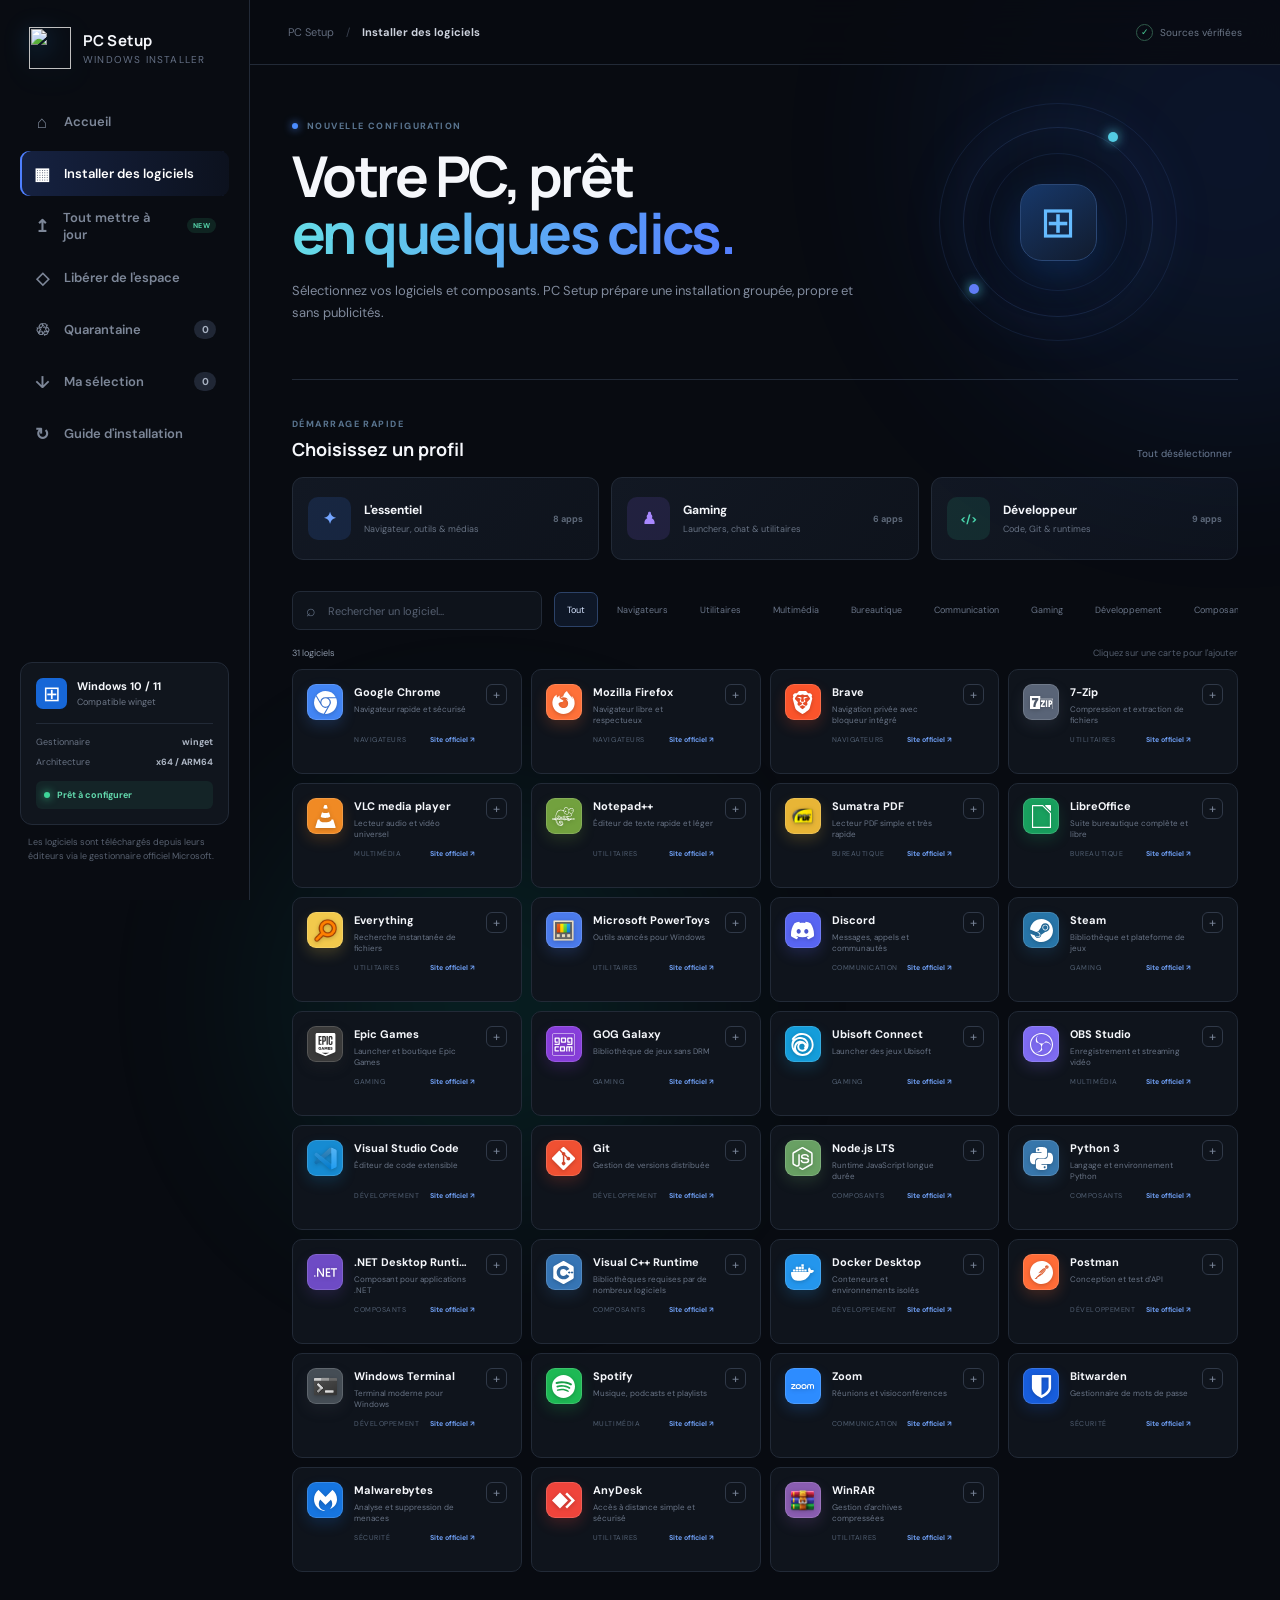
==== commit 703da0ab: "Ranger les journaux hors du Bureau" ====
--- a/index.html
+++ b/index.html
@@ -51,7 +51,7 @@
           <div class="kicker"><i></i> CENTRE DE MAINTENANCE WINDOWS</div>
           <h1>Un PC propre,<br><em>à jour et prêt.</em></h1>
           <p>Installez vos logiciels, mettez votre système à jour et récupérez de l'espace depuis une seule application.</p>
-          <div class="home-actions"><button class="home-primary" data-view="catalog">Commencer la configuration <span>→</span></button><button class="home-secondary" data-view="updates">Tout mettre à jour</button></div>
+          <div class="home-actions"><button class="home-primary" data-view="catalog">Commencer la configuration <span>→</span></button><button class="home-secondary" data-view="updates">Tout mettre à jour</button><button class="home-secondary app-update-button" id="appUpdateBtn"><span>↻</span> Mettre PC Setup à jour</button></div>
         </div>
         <div class="health-widget">
           <div class="health-ring" id="healthRing"><div><strong id="healthScore">—</strong><small>/ 100</small></div></div>
@@ -71,7 +71,7 @@
       <div class="feature-grid">
         <button class="feature-card install-feature" data-view="catalog">
           <span class="feature-number">01</span><span class="feature-icon">↓</span>
-          <span class="feature-copy"><strong>Installer des logiciels</strong><small>Choisissez parmi le catalogue ou utilisez un profil prêt à l'emploi.</small><em>32 logiciels disponibles <b>→</b></em></span>
+          <span class="feature-copy"><strong>Installer des logiciels</strong><small>Choisissez parmi le catalogue ou utilisez un profil prêt à l'emploi.</small><em>31 logiciels disponibles <b>→</b></em></span>
         </button>
         <button class="feature-card update-feature" data-view="updates">
           <span class="feature-number">02</span><span class="feature-icon">↥</span>
@@ -91,7 +91,7 @@
         <div><span>✓</span><p><strong>Sources officielles</strong><small>Installation via winget</small></p></div>
         <div><span>✓</span><p><strong>Actions contrôlées</strong><small>Confirmation avant suppression</small></p></div>
         <div><span>✓</span><p><strong>Aucune donnée envoyée</strong><small>Tout reste sur votre ordinateur</small></p></div>
-        <div><span>✓</span><p><strong>Rapports détaillés</strong><small>Journaux créés sur le Bureau</small></p></div>
+        <div><span>✓</span><p><strong>Rapports détaillés</strong><small>Journaux rangés dans PC Setup</small></p></div>
       </div>
     </section>
 
@@ -109,7 +109,7 @@
         <div class="section-heading"><div><span class="label">DÉMARRAGE RAPIDE</span><h2>Choisissez un profil</h2></div><button class="text-button" id="clearAll">Tout désélectionner</button></div>
         <div class="presets">
           <button class="preset" data-preset="essentiel"><span class="preset-icon blue">✦</span><span><strong>L'essentiel</strong><small>Navigateur, outils & médias</small></span><b>8 apps</b></button>
-          <button class="preset" data-preset="gaming"><span class="preset-icon violet">♟</span><span><strong>Gaming</strong><small>Launchers, chat & utilitaires</small></span><b>7 apps</b></button>
+          <button class="preset" data-preset="gaming"><span class="preset-icon violet">♟</span><span><strong>Gaming</strong><small>Launchers, chat & utilitaires</small></span><b>6 apps</b></button>
           <button class="preset" data-preset="dev"><span class="preset-icon green">&lt;/&gt;</span><span><strong>Développeur</strong><small>Code, Git & runtimes</small></span><b>9 apps</b></button>
         </div>
       </section>
@@ -152,7 +152,7 @@
           <li><b>1</b><span><strong>Contrôle administrateur</strong><small>Relance automatique avec les droits nécessaires.</small></span></li>
           <li><b>2</b><span><strong>Mise à jour des applications</strong><small>Installation silencieuse des nouvelles versions disponibles.</small></span></li>
           <li><b>3</b><span><strong>Windows Update</strong><small>Recherche des composants et pilotes applicables.</small></span></li>
-          <li><b>4</b><span><strong>Rapport final</strong><small>Journal enregistré sur le Bureau pour vérifier le résultat.</small></span></li>
+          <li><b>4</b><span><strong>Rapport final</strong><small>Journal conservé dans le dossier local de PC Setup.</small></span></li>
         </ol>
       </div>
     </section>
@@ -203,7 +203,7 @@
         <aside class="cleanup-summary">
           <span class="label">NETTOYAGE SÉCURISÉ</span>
           <div class="space-visual"><div class="disk-ring"><strong id="cleanupCount">4</strong><small>zones</small></div></div>
-          <div class="safe-list"><span>✓ Aucun document personnel</span><span>✓ Confirmation avant suppression</span><span>✓ Résidus placés en quarantaine</span><span>✓ Rapport créé sur le Bureau</span></div>
+          <div class="safe-list"><span>✓ Aucun document personnel</span><span>✓ Confirmation avant suppression</span><span>✓ Résidus placés en quarantaine</span><span>✓ Aucun fichier ajouté au Bureau</span></div>
           <button class="install-button cleanup-button" id="cleanupBtn"><span>▶</span> Exécuter le nettoyage</button>
           <p>L'espace récupéré dépend du contenu actuel de votre ordinateur.</p>
         </aside>
@@ -217,7 +217,7 @@
         <div><span class="label">RÉCUPÉRATION SÉCURISÉE</span><h1>Quarantaine</h1><p>Restaurez les anciens dossiers déplacés par PC Setup ou supprimez-les définitivement après vérification.</p></div>
         <div class="quarantine-shield" aria-hidden="true">♲</div>
       </div>
-      <div class="quarantine-toolbar"><div><strong id="quarantineCount">0 élément</strong><small>Les éléments restent sur votre Bureau tant que vous ne les supprimez pas.</small></div><button class="text-button" id="refreshQuarantine">↻ Actualiser</button></div>
+      <div class="quarantine-toolbar"><div><strong id="quarantineCount">0 élément</strong><small>Les éléments sont conservés dans le dossier local sécurisé de PC Setup.</small></div><button class="text-button" id="refreshQuarantine">↻ Actualiser</button></div>
       <div class="quarantine-list" id="quarantineList"><div class="quarantine-loading"><span>↻</span> Analyse de la quarantaine...</div></div>
       <div class="quarantine-empty hidden" id="quarantineEmpty"><span>✓</span><h3>La quarantaine est vide</h3><p>Aucun ancien dossier n'attend votre décision.</p></div>
       <div class="danger-note"><span>!</span><div><strong>Vérifiez le fonctionnement de vos applications avant une suppression définitive</strong><p>La restauration remet le dossier à son emplacement d'origine. La suppression définitive ne pourra pas être annulée.</p></div></div>
@@ -261,7 +261,7 @@
       <div class="dialog-header"><span class="dialog-logo">↓</span><div><span class="label">INSTALLATION GROUPÉE</span><h2 id="installModalTitle">Prêt à installer</h2></div><button class="dialog-close" id="closeInstallModal" aria-label="Fermer">×</button></div>
       <div class="dialog-confirm" id="installConfirmView">
         <p><strong id="modalAppCount">0 logiciel</strong> seront installés depuis les sources officielles winget.</p>
-        <div class="dialog-checks"><span>✓ Téléchargement automatique</span><span>✓ Installation silencieuse</span><span>✓ Rapport enregistré sur le Bureau</span></div>
+        <div class="dialog-checks"><span>✓ Téléchargement automatique</span><span>✓ Installation silencieuse</span><span>✓ Rapport rangé dans PC Setup</span></div>
         <div class="dialog-warning"><span>i</span> Fermez les applications concernées avant de continuer.</div>
         <div class="dialog-actions"><button class="secondary-dialog-button" id="cancelInstall">Annuler</button><button class="primary-dialog-button" id="confirmInstall"><span>▶</span> Commencer l'installation</button></div>
       </div>
@@ -299,6 +299,19 @@
     </div>
   </div>
 
+  <div class="install-modal hidden" id="appUpdateModal" role="dialog" aria-modal="true" aria-labelledby="appUpdateTitle">
+    <div class="install-dialog self-update-dialog">
+      <div class="dialog-glow self-update-glow"></div>
+      <div class="dialog-header"><span class="dialog-logo self-update-logo">↻</span><div><span class="label">MISE À JOUR DE L'APPLICATION</span><h2 id="appUpdateTitle">PC Setup</h2></div><button class="dialog-close" id="closeAppUpdate" aria-label="Fermer">×</button></div>
+      <div class="dialog-confirm">
+        <div class="self-update-state"><span id="appUpdateStateIcon">↻</span><div><strong id="appUpdateStateTitle">Recherche d'une nouvelle version</strong><small id="appUpdateStateDetail">Connexion aux Releases GitHub officielles...</small></div></div>
+        <div class="self-update-versions"><span>Version installée <b id="appCurrentVersion">—</b></span><i>→</i><span>Dernière version <b id="appLatestVersion">—</b></span></div>
+        <div class="dialog-warning"><span>✓</span> Le fichier téléchargé sera contrôlé avec son empreinte SHA-256 avant remplacement.</div>
+        <div class="dialog-actions"><button class="secondary-dialog-button" id="cancelAppUpdate">Fermer</button><button class="primary-dialog-button hidden" id="installAppUpdate"><span>↓</span> Installer la mise à jour</button></div>
+      </div>
+    </div>
+  </div>
+
   <div class="install-modal hidden" id="cleanupModal" role="dialog" aria-modal="true" aria-labelledby="cleanupModalTitle">
     <div class="install-dialog cleanup-dialog">
       <div class="dialog-glow cleanup-dialog-glow"></div>
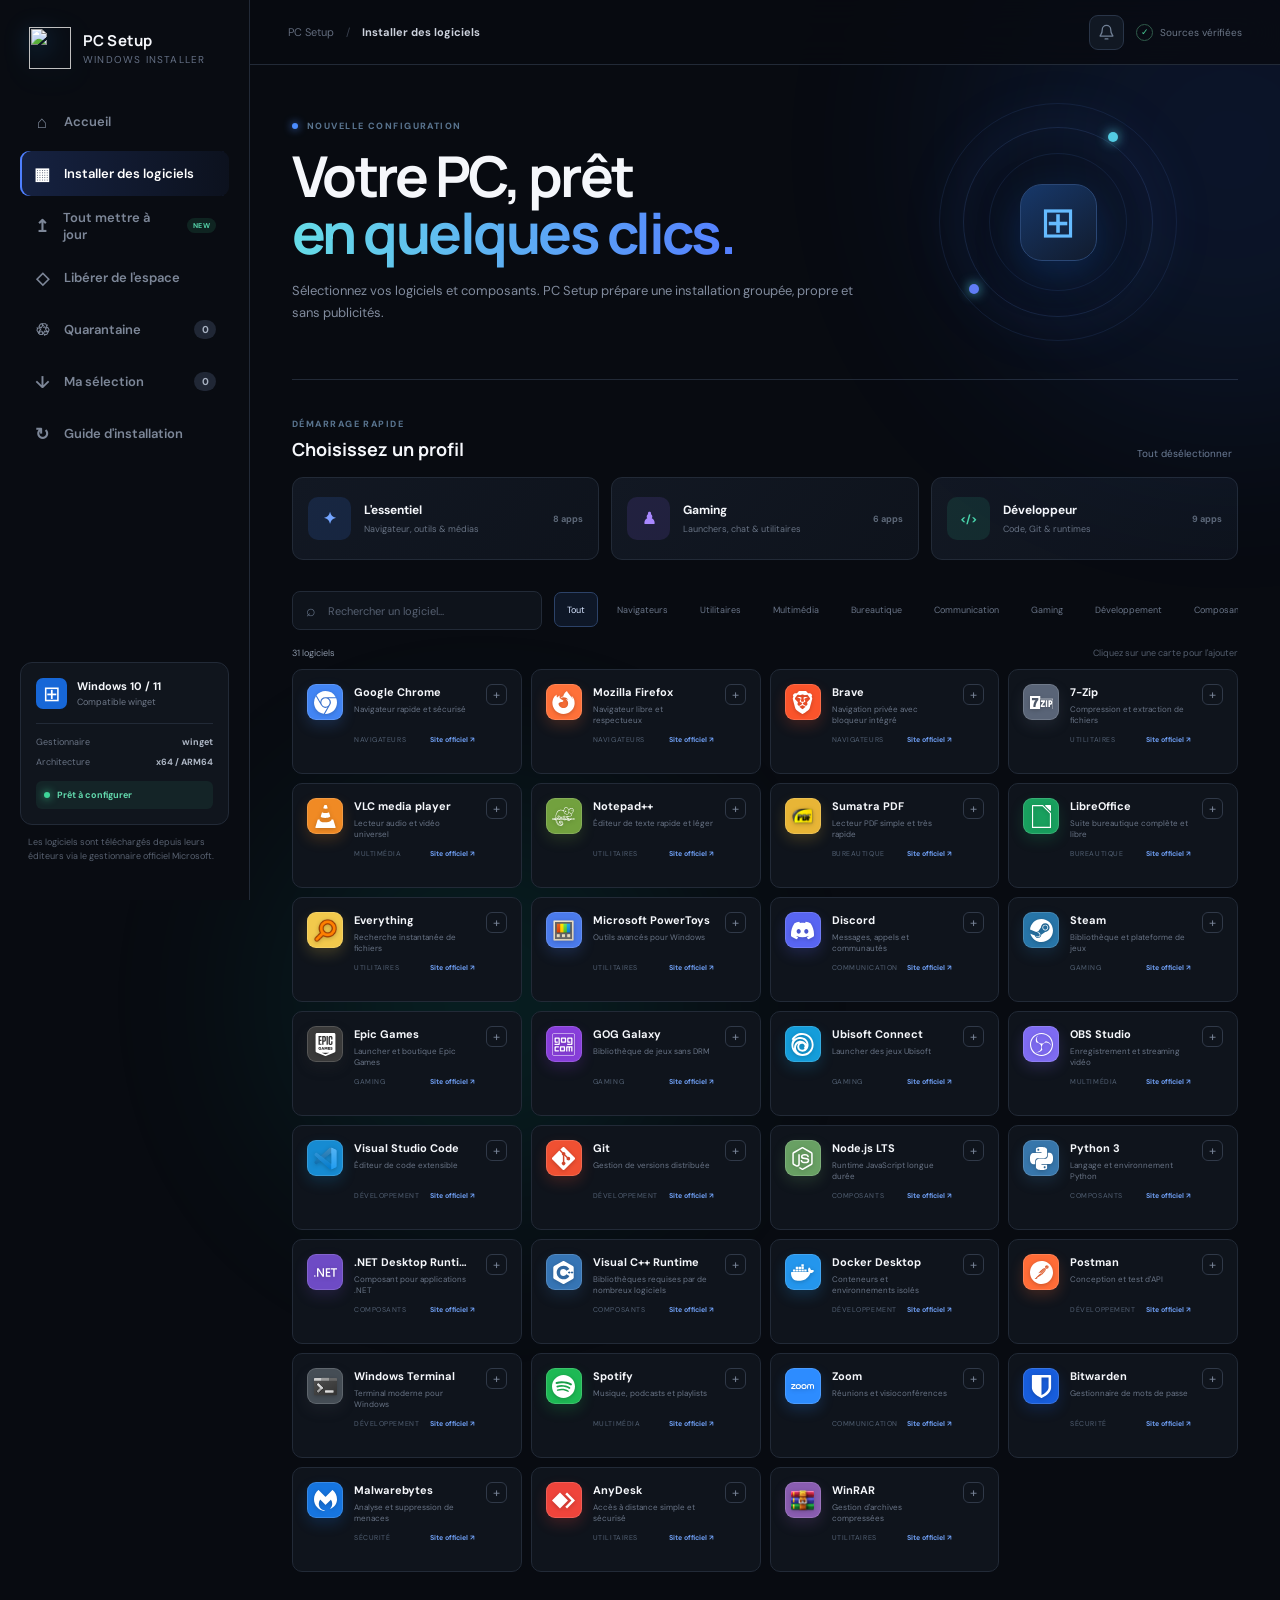
==== commit de1a0283: "Remplacer le losange par une cloche" ====
--- a/index.html
+++ b/index.html
@@ -42,7 +42,10 @@
     <header class="topbar">
       <button class="mobile-menu" id="mobileMenu" aria-label="Ouvrir le menu">☰</button>
       <div class="breadcrumb">PC Setup <span>/</span> <b id="currentView">Installer des logiciels</b></div>
-      <div class="secure"><span>✓</span> Sources vérifiées</div>
+      <div class="topbar-actions">
+        <button class="update-notification" id="appUpdateNotification" aria-label="Vérifier les mises à jour de PC Setup" title="PC Setup est à jour"><svg viewBox="0 0 24 24" aria-hidden="true"><path d="M18 8a6 6 0 0 0-12 0c0 7-3 7-3 9h18c0-2-3-2-3-9M10 21h4"/></svg><i></i></button>
+        <div class="secure"><span>✓</span> Sources vérifiées</div>
+      </div>
     </header>
 
     <section class="view" id="home">
--- a/styles.css
+++ b/styles.css
@@ -36,7 +36,7 @@
 main { margin-left:var(--sidebar); min-height:100vh; }
 .topbar { height:65px;padding:0 38px;border-bottom:1px solid var(--line);display:flex;align-items:center;justify-content:space-between;background:rgba(8,11,17,.8);backdrop-filter:blur(18px);position:sticky;top:0;z-index:10; }
 .breadcrumb { color:#626c7d;font-size:11px; }.breadcrumb span { margin:0 9px;color:#3a4250; }.breadcrumb b { color:#cbd1dc; }
-.secure { display:flex;align-items:center;gap:7px;color:#6c7687;font-size:10px; }.secure span { display:grid;place-items:center;width:17px;height:17px;border:1px solid #315b4b;border-radius:50%;color:#48c794;font-size:9px; }
+.topbar-actions{display:flex;align-items:center;gap:12px}.secure { display:flex;align-items:center;gap:7px;color:#6c7687;font-size:10px; }.secure span { display:grid;place-items:center;width:17px;height:17px;border:1px solid #315b4b;border-radius:50%;color:#48c794;font-size:9px; }.update-notification{width:35px;height:35px;border:1px solid #293548;border-radius:9px;background:#111823;color:#718096;display:grid;place-items:center;position:relative;cursor:pointer;transition:.2s}.update-notification>svg{width:17px;height:17px;fill:none;stroke:currentColor;stroke-width:1.8;stroke-linecap:round;stroke-linejoin:round}.update-notification>i{display:none;position:absolute;right:5px;top:5px;width:8px;height:8px;border:2px solid #111823;border-radius:50%;background:#ff5e76}.update-notification.available{border-color:#396d7d;color:#6bdce1;background:rgba(43,137,151,.12);box-shadow:0 0 18px rgba(55,202,214,.14)}.update-notification.available>i{display:block;animation:pulse 1.4s infinite}.update-notification:hover{transform:translateY(-1px);border-color:#3b526f}
 .mobile-menu { display:none;background:none;border:0;font-size:22px; }
 .view { display:none;padding:0 42px 100px;max-width:1460px;margin:auto; }.view.active { display:block; }
 .hero { min-height:315px;display:grid;grid-template-columns:1fr 360px;align-items:center;border-bottom:1px solid var(--line); }
@@ -80,6 +80,7 @@
 .update-preview-panel{margin-top:20px;padding:18px;border:1px solid #26374e;border-radius:12px;background:linear-gradient(145deg,#111925,#0e141d)}.update-preview-panel .section-heading{margin:0 0 13px}.update-scan-state,.no-updates{min-height:70px;padding:13px;border:1px solid #243247;border-radius:9px;background:#0f1620;display:flex;align-items:center;gap:11px}.scan-spinner{width:35px;height:35px;border-radius:9px;background:#172b4a;color:#70a4ff;display:grid;place-items:center;animation:spin 1.2s linear infinite}.update-scan-state strong,.update-scan-state small,.no-updates strong,.no-updates small{display:block}.update-scan-state strong,.no-updates strong{font-size:10px}.update-scan-state small,.no-updates small{margin-top:4px;color:#657389;font-size:8px}.no-updates>span{width:35px;height:35px;border-radius:50%;background:#194534;color:#64dda9;display:grid;place-items:center}.available-updates{display:grid;gap:7px}.available-update{min-height:62px;padding:9px 11px;border:1px solid #253449;border-radius:9px;background:#101721;display:grid;grid-template-columns:auto auto 1fr auto;align-items:center;gap:10px}.available-update input{display:none}.update-check{width:19px;height:19px;border:1px solid #35445a;border-radius:5px;color:transparent;display:grid;place-items:center;font-size:8px}.available-update input:checked+.update-check{color:#fff;border-color:#3974df;background:#3974df}.update-app-icon{width:33px;height:33px;border-radius:8px;background:#182438;display:grid;place-items:center;overflow:hidden}.update-app-icon img{width:22px;height:22px;object-fit:contain}.update-app-icon span{color:#74a4ed;font-size:7px;font-weight:800}.available-update strong,.available-update small{display:block}.available-update strong{font-size:9px}.available-update small{margin-top:4px;color:#617087;font-size:7px}.version-flow{display:flex;align-items:center;gap:7px;color:#637288;font-size:7px}.version-flow b{padding:4px 6px;border-radius:5px;color:#65d6b0;background:rgba(51,188,139,.1)}
 .quarantine-intro{display:flex;align-items:center;justify-content:space-between}.quarantine-shield{width:82px;height:82px;border:1px solid #3e526e;border-radius:24px;background:linear-gradient(145deg,#223149,#111a27);color:#7eaff4;display:grid;place-items:center;font-size:34px}.quarantine-toolbar{margin-top:24px;padding:14px 16px;border:1px solid #26354a;border-radius:10px;background:#101721;display:flex;align-items:center;justify-content:space-between}.quarantine-toolbar strong,.quarantine-toolbar small{display:block}.quarantine-toolbar strong{font-size:11px}.quarantine-toolbar small{margin-top:4px;color:#68768a;font-size:8px}.quarantine-list{display:grid;gap:8px;margin-top:12px}.quarantine-item{min-height:78px;padding:12px 14px;border:1px solid #26364b;border-radius:10px;background:#101721;display:grid;grid-template-columns:auto 1fr auto;align-items:center;gap:12px}.quarantine-item>span{width:39px;height:39px;border-radius:10px;background:#1b2b42;color:#7fa9e4;display:grid;place-items:center;font-size:17px}.quarantine-item strong,.quarantine-item small{display:block}.quarantine-item strong{font-size:10px}.quarantine-item small{margin-top:5px;color:#617087;font-size:7px}.quarantine-actions{display:flex;gap:7px}.quarantine-actions button{height:31px;padding:0 10px;border-radius:7px;font-size:7px;font-weight:700;cursor:pointer}.restore-quarantine{border:1px solid #2d6a58;background:rgba(48,153,113,.1);color:#69d5ad}.delete-quarantine{border:1px solid #643744;background:rgba(165,59,79,.09);color:#df7d8e}.quarantine-loading,.quarantine-empty{padding:60px 20px;text-align:center;color:#647286;font-size:9px}.quarantine-loading span{display:block;margin-bottom:10px;font-size:22px;animation:spin 1s linear infinite}.quarantine-empty>span{width:46px;height:46px;margin:0 auto 13px;border-radius:50%;background:#194534;color:#66dca9;display:grid;place-items:center;font-size:18px}.quarantine-empty h3{margin:0;font-size:14px}.quarantine-empty p{color:#69778a;font-size:8px}.quarantine-confirm{position:fixed;z-index:120;inset:0;background:rgba(2,5,10,.8);backdrop-filter:blur(8px);display:grid;place-items:center}.quarantine-confirm>div{width:min(430px,calc(100% - 30px));padding:24px;border:1px solid #513643;border-radius:14px;background:#121923;box-shadow:0 30px 90px #000}.quarantine-confirm h3{margin:0 0 8px;font-size:16px}.quarantine-confirm p{color:#7d899a;font-size:9px;line-height:1.6}.quarantine-confirm .dialog-actions{margin-top:18px}@keyframes spin{to{transform:rotate(360deg)}}
 .cleanup-icon.red{color:#ff8d91;background:rgba(214,70,77,.12)}
+.app-update-button{border-color:#31506a;color:#75cfd3;background:rgba(39,123,139,.09)}.app-update-button span{display:inline-block;margin-right:5px;font-size:13px}.self-update-dialog{border-color:#2b5565}.self-update-glow{background:#45c5d0}.self-update-logo{color:#71e0e4;background:linear-gradient(145deg,#174956,#15313b)}.self-update-state{min-height:72px;padding:14px;border:1px solid #284252;border-radius:10px;background:#101923;display:flex;align-items:center;gap:12px}.self-update-state>span{width:40px;height:40px;border-radius:10px;display:grid;place-items:center;color:#72dfe3;background:#173b48;font-size:20px}.self-update-state>span.spinning{animation:spin 1s linear infinite}.self-update-state>div{flex:1}.self-update-state strong,.self-update-state small{display:block}.self-update-state strong{font-size:11px}.self-update-state small{margin-top:5px;color:#718093;font-size:8px;line-height:1.5}.self-update-versions{margin-top:12px;padding:12px;border:1px solid #253346;border-radius:9px;background:#0f1620;display:grid;grid-template-columns:1fr auto 1fr;align-items:center;gap:10px}.self-update-versions span{color:#69788c;font-size:8px}.self-update-versions span:last-child{text-align:right}.self-update-versions b{display:block;margin-top:5px;color:#dbe3ed;font-size:12px}.self-update-versions i{color:#4f8fc8;font-style:normal}.self-update-dialog .primary-dialog-button:disabled{opacity:.45;cursor:not-allowed}
 @media(max-width:1100px){.app-grid{grid-template-columns:repeat(3,1fr)}.hero{grid-template-columns:1fr 260px}.presets{grid-template-columns:1fr}.preset{min-height:70px}.update-grid{grid-template-columns:1fr}.update-steps{grid-template-columns:1fr 1fr}.cleanup-layout{grid-template-columns:1fr}.cleanup-summary{position:static}.feature-grid{grid-template-columns:1fr 1fr}.home-trust{grid-template-columns:1fr 1fr}.health-dashboard{grid-template-columns:1fr 1fr auto}}
 @media(max-width:800px){:root{--sidebar:0px}.sidebar{width:250px;transform:translateX(-100%);transition:.25s}.menu-open .sidebar{transform:none;box-shadow:20px 0 60px #000}.topbar{padding:0 18px}.mobile-menu{display:block}.breadcrumb{display:none}.view{padding:0 18px 100px}.hero{grid-template-columns:1fr;min-height:350px}.hero-orbit{display:none}.app-grid{grid-template-columns:repeat(2,1fr)}.catalog-tools{display:grid}.search{max-width:none}.filters{width:calc(100vw - 36px)}.queue-layout{grid-template-columns:1fr}.summary-card{position:static}.selection-bar{left:50%;min-width:calc(100% - 24px)}.steps{grid-template-columns:1fr}.update-action-panel{align-items:stretch;flex-direction:column}.update-button{width:100%}.home-hero{grid-template-columns:1fr;min-height:400px}.health-widget{display:none}}
 @media(max-width:510px){.app-grid{grid-template-columns:1fr}.hero h1{font-size:40px}.selection-stack{display:none}.selection-bar{height:60px}.selection-bar button{padding:0 11px}.queue-item{grid-template-columns:auto 1fr auto}.queue-item>span{display:none}.page-intro h1{font-size:32px}.update-intro,.cleanup-intro,.quarantine-intro{align-items:flex-start}.update-shield,.cleanup-drive,.quarantine-shield{display:none}.update-steps{grid-template-columns:1fr}.cleanup-option{grid-template-columns:auto auto 1fr}.cleanup-option em{display:none}.feature-grid,.home-trust,.health-dashboard{grid-template-columns:1fr}.health-refresh{width:100%;height:36px}.home-copy h1{font-size:42px}.home-actions{align-items:stretch;flex-direction:column}.home-actions button{width:100%}.available-update{grid-template-columns:auto auto 1fr}.version-flow{grid-column:2/-1}.quarantine-item{grid-template-columns:auto 1fr}.quarantine-actions{grid-column:1/-1}.quarantine-actions button{flex:1}}
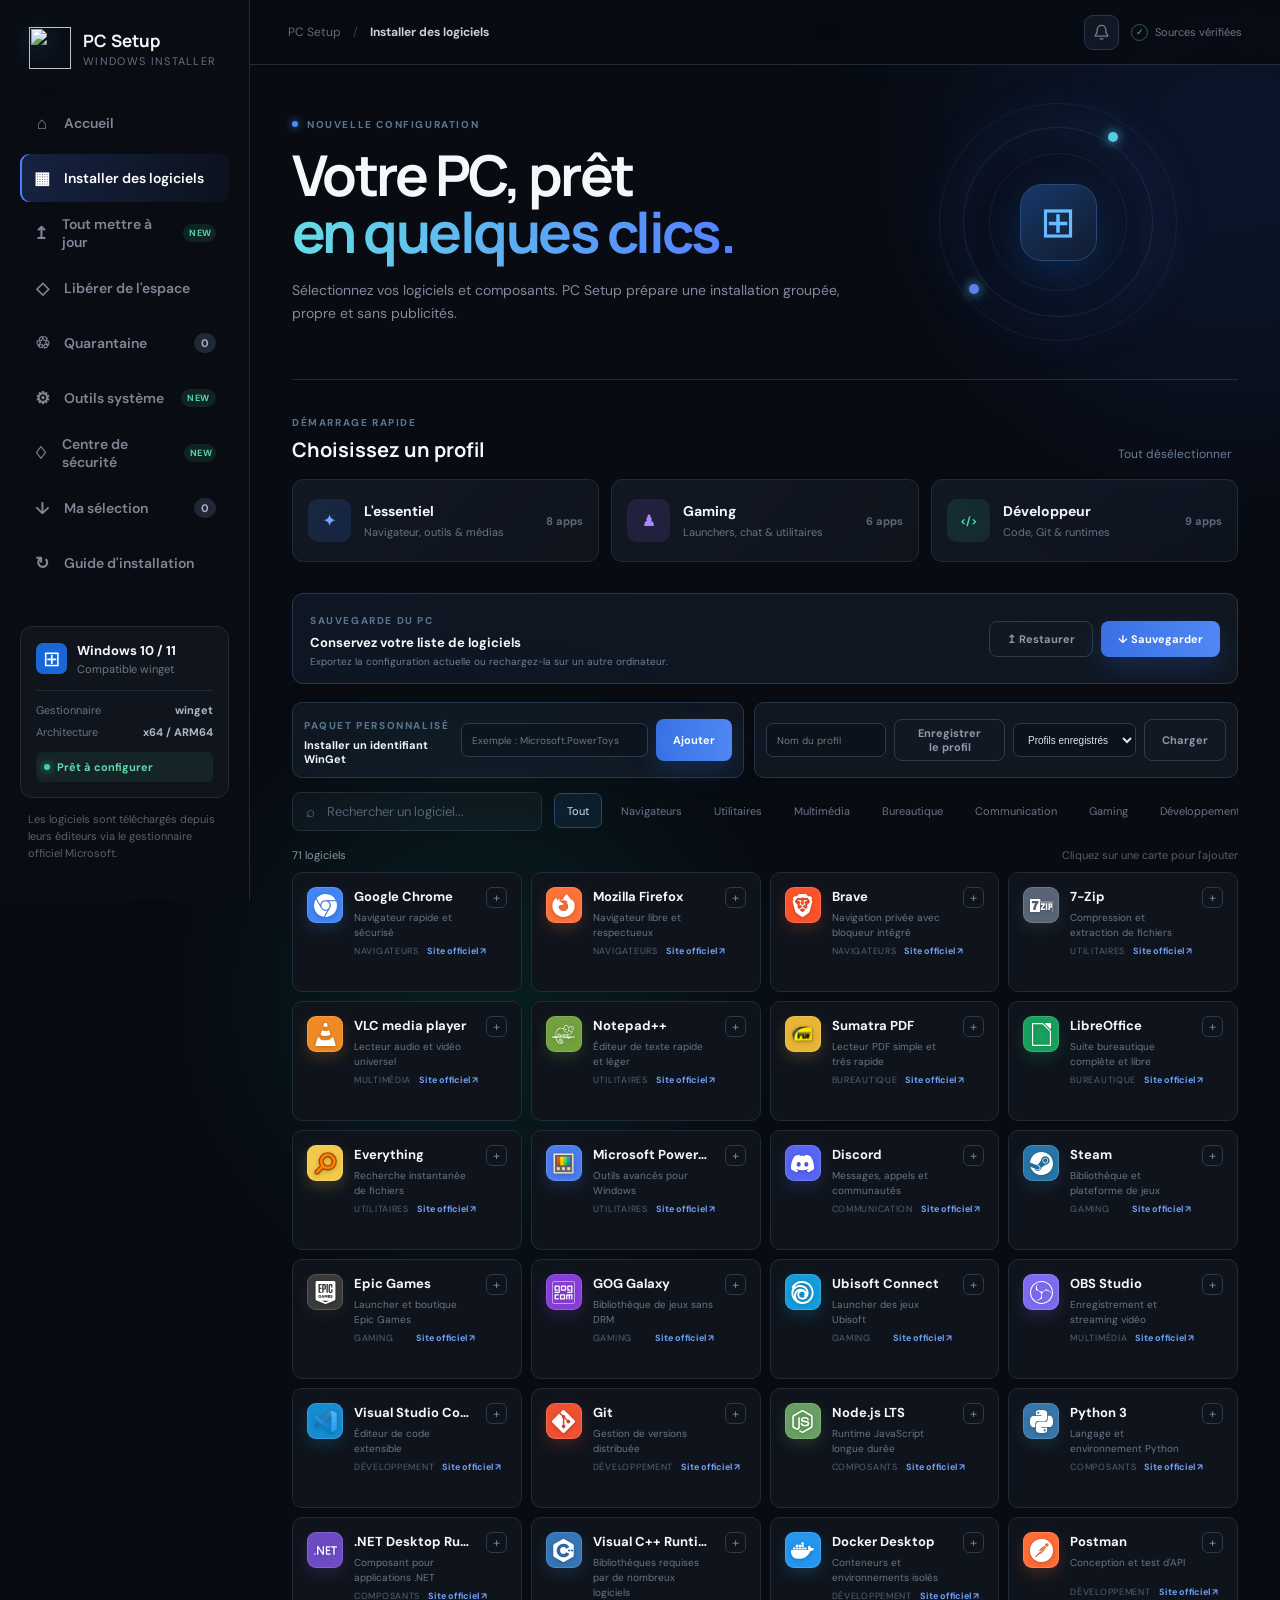
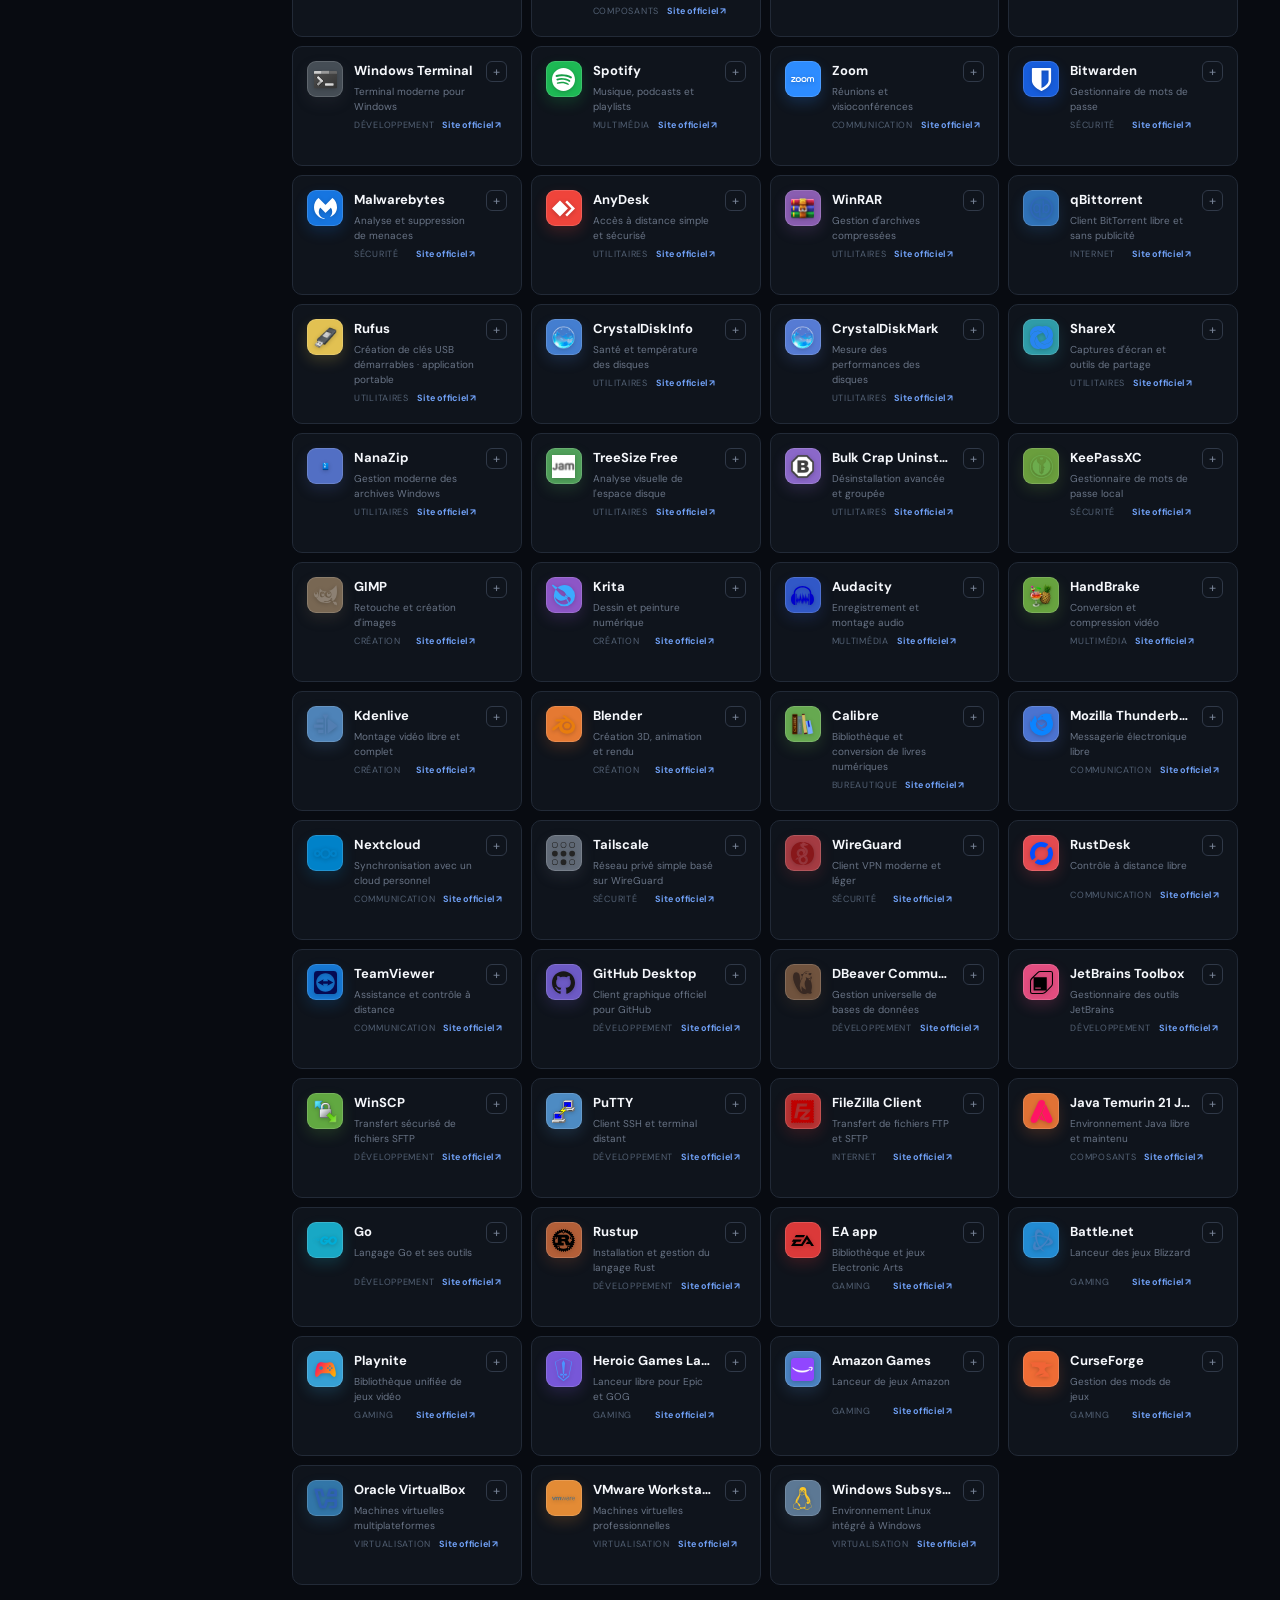
==== commit 766b7203: "Publier PC Setup 3.3.0" ====
--- a/index.html
+++ b/index.html
@@ -15,7 +15,7 @@
   <aside class="sidebar">
     <a class="brand" href="#" aria-label="PC Setup, accueil">
       <img class="brand-app-logo" src="assets/branding/pc-setup-logo.png" alt="" aria-hidden="true" />
-      <span><strong>PC Setup</strong><small>Windows installer</small></span>
+      <span><strong>PC Setup <b class="build-badge hidden" id="buildBadge">BÊTA</b></strong><small id="buildSubtitle">Windows installer</small></span>
     </a>
 
     <nav aria-label="Navigation">
@@ -24,6 +24,8 @@
       <button class="nav-item" data-view="updates"><span>↥</span> Tout mettre à jour <b class="new-badge">NEW</b></button>
       <button class="nav-item" data-view="cleanup"><span>◇</span> Libérer de l'espace</button>
       <button class="nav-item" data-view="quarantine"><span>♲</span> Quarantaine <b id="quarantineNavCount">0</b></button>
+      <button class="nav-item" data-view="tools"><span>⚙</span> Outils système <b class="new-badge">NEW</b></button>
+      <button class="nav-item" data-view="security"><span>♢</span> Centre de sécurité <b class="new-badge">NEW</b></button>
       <button class="nav-item" data-view="queue"><span>↓</span> Ma sélection <b id="navCount">0</b></button>
       <button class="nav-item" data-view="history"><span>↻</span> Guide d'installation</button>
     </nav>
@@ -118,6 +120,15 @@
       </section>
 
       <section class="catalog-section">
+        <div class="config-toolbar">
+          <div><span class="label">SAUVEGARDE DU PC</span><strong>Conservez votre liste de logiciels</strong><small>Exportez la configuration actuelle ou rechargez-la sur un autre ordinateur.</small></div>
+          <div><button class="secondary-dialog-button" id="importConfig">↥ Restaurer</button><button class="primary-dialog-button" id="exportConfig">↓ Sauvegarder</button></div>
+        </div>
+        <div class="custom-tools">
+          <div class="custom-install"><div><span class="label">PAQUET PERSONNALISÉ</span><strong>Installer un identifiant WinGet</strong></div><input id="customPackageId" placeholder="Exemple : Microsoft.PowerToys" spellcheck="false"><button class="primary-dialog-button" id="installCustomPackage">Ajouter</button></div>
+          <div class="profile-tools"><input id="profileName" placeholder="Nom du profil"><button class="secondary-dialog-button" id="saveProfile">Enregistrer le profil</button><select id="savedProfiles"><option value="">Profils enregistrés</option></select><button class="secondary-dialog-button" id="loadProfile">Charger</button></div>
+        </div>
+        <div class="installed-manager hidden" id="installedManager"><div><strong id="managedCount">0 logiciel sélectionné</strong><small>Sélectionnez les cases sur les applications installées pour une désinstallation groupée.</small></div><button class="danger-dialog-button" id="batchUninstallBtn" disabled>× Désinstaller la sélection</button></div>
         <div class="catalog-tools">
           <div class="search"><span>⌕</span><input id="searchInput" type="search" placeholder="Rechercher un logiciel..." autocomplete="off" /></div>
           <div class="filters" id="filters"></div>
@@ -207,7 +218,7 @@
           <span class="label">NETTOYAGE SÉCURISÉ</span>
           <div class="space-visual"><div class="disk-ring"><strong id="cleanupCount">4</strong><small>zones</small></div></div>
           <div class="safe-list"><span>✓ Aucun document personnel</span><span>✓ Confirmation avant suppression</span><span>✓ Résidus placés en quarantaine</span><span>✓ Aucun fichier ajouté au Bureau</span></div>
-          <button class="install-button cleanup-button" id="cleanupBtn"><span>▶</span> Exécuter le nettoyage</button>
+          <button class="install-button cleanup-button" id="cleanupBtn"><span>⌕</span> Analyser avant nettoyage</button>
           <p>L'espace récupéré dépend du contenu actuel de votre ordinateur.</p>
         </aside>
       </div>
@@ -224,6 +235,39 @@
       <div class="quarantine-list" id="quarantineList"><div class="quarantine-loading"><span>↻</span> Analyse de la quarantaine...</div></div>
       <div class="quarantine-empty hidden" id="quarantineEmpty"><span>✓</span><h3>La quarantaine est vide</h3><p>Aucun ancien dossier n'attend votre décision.</p></div>
       <div class="danger-note"><span>!</span><div><strong>Vérifiez le fonctionnement de vos applications avant une suppression définitive</strong><p>La restauration remet le dossier à son emplacement d'origine. La suppression définitive ne pourra pas être annulée.</p></div></div>
+    </section>
+
+    <section class="view" id="tools">
+      <div class="page-intro"><span class="label">CENTRE D'OUTILS</span><h1>Diagnostic et maintenance</h1><p>Contrôlez WinGet, créez un point de restauration et examinez le système avant toute modification.</p></div>
+      <div class="tools-grid">
+        <article class="tool-panel"><span class="tool-icon blue">W</span><div><h3>Diagnostic WinGet</h3><p id="wingetDiagnosticText">Vérifiez le gestionnaire et ses sources.</p><div class="tool-progress hidden" id="wingetToolProgress"><div><i></i></div><b>0%</b></div><div class="tool-actions"><button class="secondary-dialog-button" id="diagnoseWinget">Diagnostiquer</button><button class="primary-dialog-button" id="repairWinget">Réparer WinGet</button></div></div></article>
+        <article class="tool-panel"><span class="tool-icon green">↶</span><div><h3>Point de restauration</h3><p id="restorePointText">Créez un point avant une opération importante.</p><p class="tool-help">Pour revenir à un point existant, ouvrez l’assistant Windows, choisissez le point « PC Setup », puis vérifiez les programmes concernés avant de confirmer.</p><div class="tool-progress hidden" id="restoreToolProgress"><div><i></i></div><b>0%</b></div><div class="tool-actions"><button class="primary-dialog-button" id="createRestorePoint">Créer maintenant</button><button class="secondary-dialog-button" id="openSystemRestore">Restaurer mon PC</button></div></div></article>
+        <article class="tool-panel"><span class="tool-icon violet">↥</span><div><h3>Applications au démarrage</h3><p>Consultez les programmes détectés puis gérez-les dans la page officielle de Windows.</p><div class="tool-progress hidden" id="startupToolProgress"><div><i></i></div><b>0%</b></div><div class="tool-actions"><button class="secondary-dialog-button" id="scanStartup">Analyser</button><button class="primary-dialog-button" id="openStartupSettings">Gérer dans Windows</button></div></div></article>
+        <article class="tool-panel"><span class="tool-icon orange">◇</span><div><h3>Occupation du disque</h3><p>Analyse en lecture seule des principaux dossiers de votre profil.</p><div class="tool-progress hidden" id="diskToolProgress"><div><i></i></div><b>0%</b></div><div class="tool-actions"><button class="primary-dialog-button" id="scanDisk">Analyser le disque</button></div></div></article>
+      </div>
+      <div class="tool-results">
+        <section><div class="section-heading"><div><span class="label">DÉMARRAGE</span><h2>Éléments détectés</h2></div></div><div class="system-list" id="startupList"><p class="tool-empty">Lancez une analyse.</p></div></section>
+        <section><div class="section-heading"><div><span class="label">STOCKAGE</span><h2>Dossiers les plus volumineux</h2></div></div><div class="system-list" id="diskList"><p class="tool-empty">Aucune analyse effectuée.</p></div></section>
+      </div>
+      <div class="history-panel">
+        <div class="section-heading"><div><span class="label">HISTORIQUE LOCAL</span><h2>Dernières opérations</h2></div><button class="text-button" id="refreshHistory">↻ Actualiser</button></div>
+        <div class="system-list" id="operationHistory"><p class="tool-empty">Chargement de l'historique...</p></div>
+      </div>
+    </section>
+
+    <section class="view" id="security">
+      <div class="page-intro security-intro"><div><span class="label">PROTECTION LOCALE</span><h1>Centre de sécurité</h1><p>Contrôlez l’intégrité de PC Setup, ses droits et ses composants avant une opération sensible.</p></div><button class="primary-dialog-button" id="refreshSecurity">↻ Actualiser</button></div>
+      <div class="security-overview"><div class="security-score"><span>♢</span><div><strong id="securityHeadline">Analyse en cours...</strong><small id="securityVersion">PC Setup</small></div></div><div class="security-mode"><span>ÉLÉVATION</span><strong id="securityElevation">À la demande</strong><small>L’interface reste en droits standards.</small></div></div>
+      <div class="security-grid">
+        <article><span class="security-icon green">✓</span><div><small>INTERFACE</small><strong id="securityIntegrity">Vérification...</strong><em>Empreinte des ressources intégrées</em></div></article>
+        <article><span class="security-icon blue">◎</span><div><small>ORIGINE WEBVIEW2</small><strong id="securityOrigin">Vérification...</strong><em>Commandes limitées à pcsetup.local</em></div></article>
+        <article><span class="security-icon violet">♙</span><div><small>SIGNATURE</small><strong id="securitySignature">Vérification...</strong><em id="securitySigner">Identité de l’éditeur</em></div></article>
+        <article><span class="security-icon cyan">W</span><div><small>WINGET</small><strong id="securityWinget">Vérification...</strong><em>Gestionnaire de paquets Microsoft</em></div></article>
+        <article><span class="security-icon orange">◇</span><div><small>WEBVIEW2</small><strong id="securityWebView">Vérification...</strong><em>Moteur d’interface Evergreen</em></div></article>
+        <article><span class="security-icon green">▣</span><div><small>WORKER PROTÉGÉ</small><strong id="securityWorker">Vérification...</strong><em>Actions système élevées uniquement</em></div></article>
+      </div>
+      <div class="security-log-panel"><div><span class="label">TRAÇABILITÉ LOCALE</span><h2>Journaux de sécurité et d’activité</h2><p id="securityLogs">Chargement...</p></div><button class="secondary-dialog-button" data-view="tools">Consulter l’historique</button></div>
+      <div class="notice"><span>i</span><div><strong>Les opérations restent sous votre contrôle</strong><p>Une simulation est obligatoire avant le nettoyage ou la désinstallation. Une autorisation UAC séparée est demandée uniquement lorsque Windows exige les droits administrateur.</p></div></div>
     </section>
 
     <section class="view" id="queue">
@@ -244,9 +288,9 @@
       <div class="page-intro"><span class="label">MODE D'EMPLOI</span><h1>Installer en toute sécurité</h1><p>Le script utilise uniquement winget et les fonctions Windows intégrées.</p></div>
       <div class="steps">
         <article><b>01</b><div><h3>Composez votre sélection</h3><p>Choisissez un profil ou ajoutez les applications une à une depuis le catalogue.</p></div></article>
-        <article><b>02</b><div><h3>Générez le script</h3><p>PC Setup crée localement un fichier PowerShell lisible, sans envoyer aucune donnée.</p></div></article>
-        <article><b>03</b><div><h3>Exécutez en administrateur</h3><p>Clic droit sur le fichier, puis « Exécuter avec PowerShell ». Confirmez la demande Windows.</p></div></article>
-        <article><b>04</b><div><h3>Suivez l'installation</h3><p>Chaque étape s'affiche dans la console. Un échec n'empêche pas les autres installations.</p></div></article>
+        <article><b>02</b><div><h3>Vérifiez la simulation</h3><p>PC Setup présente les éléments concernés avant toute suppression ou opération de nettoyage.</p></div></article>
+        <article><b>03</b><div><h3>Confirmez l’opération</h3><p>L’autorisation administrateur Windows apparaît uniquement lorsqu’une fonction système en a réellement besoin.</p></div></article>
+        <article><b>04</b><div><h3>Consultez le résultat</h3><p>La progression reste visible dans l’application et un rapport local est enregistré pour chaque opération.</p></div></article>
       </div>
       <div class="notice"><span>i</span><div><strong>Avant de commencer</strong><p>Créez un point de restauration et fermez vos applications. Certains composants peuvent demander un redémarrage.</p></div></div>
     </section>
@@ -265,6 +309,7 @@
       <div class="dialog-confirm" id="installConfirmView">
         <p><strong id="modalAppCount">0 logiciel</strong> seront installés depuis les sources officielles winget.</p>
         <div class="dialog-checks"><span>✓ Téléchargement automatique</span><span>✓ Installation silencieuse</span><span>✓ Rapport rangé dans PC Setup</span></div>
+        <div class="install-preferences"><label for="installShortcutLocation"><span>Emplacement du raccourci</span><select id="installShortcutLocation"><option value="start">Menu Démarrer — recommandé</option><option value="desktop">Bureau</option><option value="both">Menu Démarrer et Bureau</option><option value="none">Aucun raccourci supplémentaire</option></select></label><label class="launch-after hidden" id="launchAfterOption"><input type="checkbox" id="launchAfterInstall"><span>Lancer l’application après l’installation</span></label><small id="portableInstallNotice">Les fichiers restent dans le dossier sécurisé choisi par WinGet ou l’éditeur.</small></div>
         <div class="dialog-warning"><span>i</span> Fermez les applications concernées avant de continuer.</div>
         <div class="dialog-actions"><button class="secondary-dialog-button" id="cancelInstall">Annuler</button><button class="primary-dialog-button" id="confirmInstall"><span>▶</span> Commencer l'installation</button></div>
       </div>
@@ -320,10 +365,13 @@
       <div class="dialog-glow cleanup-dialog-glow"></div>
       <div class="dialog-header"><span class="dialog-logo cleanup-dialog-logo">◇</span><div><span class="label">ENTRETIEN DU DISQUE</span><h2 id="cleanupModalTitle">Libérer de l'espace</h2></div><button class="dialog-close" id="closeCleanupModal" aria-label="Fermer">×</button></div>
       <div class="dialog-confirm" id="cleanupConfirmView">
-        <p><strong id="cleanupModalCount">0 zone</strong> seront nettoyées. Vos documents personnels et votre dossier Téléchargements ne seront pas touchés.</p>
-        <div class="cleanup-confirm-card"><span>◇</span><div><strong>Nettoyage sécurisé</strong><small id="cleanupModalDetail">Fichiers temporaires et caches sélectionnés</small></div></div>
+        <div class="simulation-badge"><span>⌕</span><div><strong>MODE SIMULATION</strong><small>Aucune suppression pendant cet aperçu</small></div></div>
+        <p><strong id="cleanupModalCount">0 zone</strong> seront d'abord analysées. Rien ne sera supprimé pendant cette étape.</p>
+        <div class="cleanup-confirm-card"><span>⌕</span><div><strong id="cleanupAnalysisTitle">Analyse en cours...</strong><small id="cleanupModalDetail">Calcul de l'espace récupérable</small></div></div>
+        <div class="cleanup-analysis-list" id="cleanupAnalysisList"></div>
+        <div class="protected-folders hidden" id="protectedFolders"><strong>Dossiers protégés</strong><span id="protectedFoldersList"></span></div>
         <div class="dialog-warning cleanup-dialog-warning"><span>i</span> La Corbeille sera vidée si elle fait partie de votre sélection. Les résidus d'applications seront placés en quarantaine.</div>
-        <div class="dialog-actions"><button class="secondary-dialog-button" id="cancelCleanup">Annuler</button><button class="primary-dialog-button cleanup-confirm-button" id="confirmCleanup"><span>▶</span> Commencer le nettoyage</button></div>
+        <div class="dialog-actions"><button class="secondary-dialog-button" id="cancelCleanup">Annuler</button><button class="primary-dialog-button cleanup-confirm-button" id="confirmCleanup" disabled><span>▶</span> Nettoyer les éléments analysés</button></div>
       </div>
       <div class="dialog-progress hidden" id="cleanupProgressView">
         <div class="progress-status"><span class="pulse-dot cleanup-pulse"></span><div><strong id="cleanupProgressTitle">Préparation...</strong><small id="cleanupProgressDetail">Analyse des zones sélectionnées</small></div><b id="cleanupProgressPercent">0%</b></div>
@@ -336,11 +384,30 @@
     </div>
   </div>
 
+  <div class="install-modal hidden" id="repairModal" role="dialog" aria-modal="true" aria-labelledby="repairTitle">
+    <div class="install-dialog repair-dialog">
+      <div class="dialog-header"><span class="dialog-logo repair-logo">⚙</span><div><span class="label">MAINTENANCE DU LOGICIEL</span><h2 id="repairTitle">Réparer</h2></div><button class="dialog-close" id="closeRepairModal">×</button></div>
+      <div class="dialog-confirm" id="repairConfirmView">
+        <p>PC Setup demandera à WinGet de réparer <strong id="repairAppName"></strong> sans supprimer vos réglages lorsque l'installateur le permet.</p>
+        <div class="dialog-warning"><span>i</span> Si la réparation native n'existe pas, PC Setup tentera une réinstallation par-dessus la version actuelle, sans désinstallation préalable.</div>
+        <div class="dialog-actions"><button class="secondary-dialog-button" id="cancelRepair">Annuler</button><button class="primary-dialog-button" id="confirmRepair"><span>⚙</span> Réparer</button></div>
+      </div>
+      <div class="dialog-progress hidden" id="repairProgressView">
+        <div class="progress-status"><span class="pulse-dot"></span><div><strong id="repairProgressTitle">Réparation en cours</strong><small id="repairProgressDetail">Veuillez patienter...</small></div></div>
+        <div class="progress-track"><i id="repairProgressBar"></i></div>
+        <div class="progress-summary" id="repairSummary">Ne fermez pas PC Setup pendant l'opération.</div>
+        <button class="primary-dialog-button hidden" id="finishRepair">Terminer</button>
+      </div>
+    </div>
+  </div>
+
   <div class="install-modal hidden" id="uninstallModal" role="dialog" aria-modal="true" aria-labelledby="uninstallTitle">
     <div class="install-dialog uninstall-dialog">
       <div class="dialog-header"><span class="dialog-logo uninstall-logo">×</span><div><span class="label">GESTION DU LOGICIEL</span><h2 id="uninstallTitle">Désinstaller</h2></div><button class="dialog-close" id="closeUninstallModal">×</button></div>
       <div class="dialog-confirm" id="uninstallConfirmView">
         <p>Vous êtes sur le point de désinstaller <strong id="uninstallAppName"></strong>.</p>
+        <div class="simulation-badge danger-simulation"><span>⌕</span><div><strong>SIMULATION AVANT DÉSINSTALLATION</strong><small id="uninstallSimulationStatus">Vérification du paquet et de ses accès...</small></div></div>
+        <div class="uninstall-preview" id="uninstallPreview"><div><span>Paquet</span><b id="uninstallPreviewPackage">—</b></div><div><span>Type</span><b id="uninstallPreviewScope">—</b></div><div><span>Raccourcis gérés</span><b id="uninstallPreviewShortcuts">—</b></div></div>
         <div class="dialog-warning danger-dialog-warning"><span>!</span> Les réglages locaux du logiciel peuvent également être supprimés.</div>
         <div class="dialog-actions"><button class="secondary-dialog-button" id="cancelUninstall">Annuler</button><button class="danger-dialog-button" id="confirmUninstall"><span>×</span> Désinstaller</button></div>
       </div>
--- a/styles.css
+++ b/styles.css
@@ -14,6 +14,8 @@
 .brand-logo { width:35px;height:35px;display:grid;grid-template-columns:1fr 1fr;gap:3px;transform:skew(-4deg); }
 .brand-logo i { display:block;background:linear-gradient(135deg,var(--cyan),var(--blue));border-radius:2px; }
 .brand-app-logo{width:42px;height:42px;object-fit:contain;filter:drop-shadow(0 5px 12px rgba(39,152,239,.32))}
+.brand-app-logo.linux-brand-logo{width:46px;height:46px;filter:drop-shadow(0 6px 11px rgba(0,0,0,.48))}
+.brand-app-logo.macos-brand-logo{width:39px;height:39px;padding:6px;border:1px solid #344052;border-radius:12px;background:linear-gradient(145deg,#232b37,#10151d);filter:drop-shadow(0 6px 12px rgba(0,0,0,.45))}
 .brand strong,.brand small { display:block; }
 .brand strong { font-family:Manrope,sans-serif;font-size:15px;letter-spacing:.01em; }
 .brand small { margin-top:2px;color:#657085;font-size:10px;text-transform:uppercase;letter-spacing:.12em; }
@@ -31,6 +33,8 @@
 .system-title strong { font-size:11px; }.system-title small { color:#6f7888;font-size:9px;margin-top:3px; }
 .system-row { display:flex;justify-content:space-between;margin:8px 0;color:#697384;font-size:9px; }.system-row b { color:#aeb7c5; }
 .status-pill { display:flex;align-items:center;gap:7px;margin-top:13px;padding:8px;border-radius:6px;background:rgba(62,213,152,.08);color:#62d9ad;font-size:9px;font-weight:700; }
+.build-badge{display:inline-flex;margin-left:6px;padding:3px 6px;border:1px solid #8a6334;border-radius:5px;background:rgba(218,151,61,.12);color:#f1b85e;font-size:7px;letter-spacing:.08em;vertical-align:middle}.build-badge.hidden{display:none}
+.cleanup-analysis-list{display:grid;gap:7px;max-height:190px;margin-top:12px;overflow:auto}.cleanup-analysis-list article{padding:10px;border:1px solid #273747;border-radius:8px;background:#0e1721;display:flex;align-items:center;justify-content:space-between;gap:14px}.cleanup-analysis-list strong,.cleanup-analysis-list small{display:block}.cleanup-analysis-list strong{font-size:9px}.cleanup-analysis-list small{margin-top:4px;color:#68778a;font-size:7px;line-height:1.4}.cleanup-analysis-list b{flex:0 0 auto;color:#63d3b0;font-size:9px}.analysis-loading{padding:18px;color:#718096;text-align:center;font-size:9px}.analysis-loading span{display:inline-block;margin-right:7px;animation:spin 1s linear infinite}.protected-folders{margin-top:10px;padding:10px;border:1px solid #294436;border-radius:8px;background:rgba(40,112,76,.08)}.protected-folders strong,.protected-folders span{display:block}.protected-folders strong{color:#65d5a9;font-size:8px}.protected-folders span{margin-top:4px;color:#768a80;font-size:7px}.repair-logo{color:#70d4e6;background:linear-gradient(145deg,#164353,#142d3a)}
 .status-pill i,.kicker i { width:6px;height:6px;border-radius:50%;background:var(--green);box-shadow:0 0 8px var(--green); }
 .side-note { color:#586170;font-size:9px;line-height:1.55;padding:2px 8px 0; }
 main { margin-left:var(--sidebar); min-height:100vh; }
@@ -59,7 +63,11 @@
 .app-copy{min-width:0}.app-copy strong,.app-copy small,.app-copy em{display:block}.app-copy strong{margin-top:1px;overflow:hidden;text-overflow:ellipsis;white-space:nowrap;font-size:11px}.app-copy small{min-height:26px;margin-top:5px;color:#697486;font-size:8px;line-height:1.4}.app-copy em{margin-top:5px;color:#536174;font-size:7px;font-style:normal;text-transform:uppercase;letter-spacing:.08em}
 .app-footer{display:flex;align-items:center;justify-content:space-between;gap:8px}.official-link{margin-top:5px;color:#6f9ff4;font-size:7px;font-weight:700;text-decoration:none;white-space:nowrap}.official-link:hover{color:#79d8e2;text-decoration:underline}.app-card:has(.official-link:hover){border-color:#334867}
 .add-icon{width:21px;height:21px;border:1px solid #303948;border-radius:6px;display:grid;place-items:center;color:#768194;font-size:13px}.selected .add-icon{border-color:#3971d4;color:white;background:#3f76e0}
-.app-card.installed{border-color:#285044;background:linear-gradient(140deg,rgba(35,103,80,.14),#101721);cursor:default}.installed-badge{position:absolute;right:12px;bottom:11px;padding:4px 7px;border-radius:5px;color:#58d3a6;background:rgba(62,213,152,.1);font-size:7px;font-weight:800;text-transform:uppercase;letter-spacing:.06em}.uninstall-icon{width:21px;height:21px;border:1px solid #573742;border-radius:6px;background:rgba(151,55,71,.08);color:#d87988;cursor:pointer;font-size:13px}.uninstall-icon:hover{border-color:#a64b5c;color:#fff;background:#9b4052}.app-card{position:relative}
+.app-card.installed{border-color:#285044;background:linear-gradient(140deg,rgba(35,103,80,.14),#101721);cursor:default}.installed-badge{position:absolute;right:12px;bottom:11px;padding:4px 7px;border-radius:5px;color:#58d3a6;background:rgba(62,213,152,.1);font-size:7px;font-weight:800;text-transform:uppercase;letter-spacing:.06em}.installed-actions{display:flex;gap:5px;align-self:flex-start}.uninstall-icon,.repair-icon{width:23px;height:23px;border-radius:6px;cursor:pointer;font-size:12px}.uninstall-icon{border:1px solid #573742;background:rgba(151,55,71,.08);color:#d87988}.uninstall-icon:hover{border-color:#a64b5c;color:#fff;background:#9b4052}.repair-icon{border:1px solid #31516a;background:rgba(55,131,165,.09);color:#69cadd}.repair-icon:hover{border-color:#4a99b8;color:#fff;background:#23708c}.app-card{position:relative}.config-toolbar{margin-bottom:18px;padding:15px 17px;border:1px solid #263951;border-radius:11px;background:linear-gradient(100deg,rgba(38,72,112,.18),#101721);display:flex;align-items:center;justify-content:space-between;gap:18px}.config-toolbar>div:first-child strong,.config-toolbar>div:first-child small{display:block}.config-toolbar>div:first-child strong{margin-top:5px;font-size:11px}.config-toolbar>div:first-child small{margin-top:4px;color:#718096;font-size:8px}.config-toolbar>div:last-child{display:flex;gap:8px}.config-toolbar button{height:36px}
+.manage-icon{width:23px;height:23px;border:1px solid #3b4859;border-radius:6px;background:#121a25;color:#78869a;cursor:pointer}.manage-icon.active{border-color:#4c80e4;background:#356ccf;color:#fff}.repair-capability{position:absolute;left:66px;bottom:12px;color:#66859a;font-size:6px}.custom-tools{display:grid;grid-template-columns:1fr 1fr;gap:10px;margin-bottom:14px}.custom-install,.profile-tools{min-height:62px;padding:11px;border:1px solid #25354a;border-radius:10px;background:#101721;display:flex;align-items:center;gap:8px}.custom-install>div{margin-right:auto}.custom-install strong{display:block;margin-top:4px;font-size:9px}.custom-install input,.profile-tools input,.profile-tools select{height:34px;border:1px solid #2d3b50;border-radius:7px;background:#0c121b;color:#dbe3ed;padding:0 10px;font-size:8px}.custom-install input{width:210px}.profile-tools input{width:120px}.profile-tools select{width:135px}.installed-manager{margin-bottom:14px;padding:12px 14px;border:1px solid #49323a;border-radius:10px;background:rgba(119,42,56,.08);display:flex;align-items:center;justify-content:space-between}.installed-manager strong,.installed-manager small{display:block}.installed-manager strong{font-size:10px}.installed-manager small{margin-top:4px;color:#796e76;font-size:7px}
+.tools-grid{display:grid;grid-template-columns:repeat(2,1fr);gap:10px;margin-top:22px}.tool-panel{padding:16px;border:1px solid #27374d;border-radius:12px;background:linear-gradient(145deg,#111925,#0e141d);display:flex;gap:13px}.tool-icon{width:42px;height:42px;flex:0 0 auto;border-radius:10px;display:grid;place-items:center;font-weight:800}.tool-icon.blue{background:#18355b;color:#75a8ff}.tool-icon.green{background:#173e32;color:#63d8aa}.tool-icon.violet{background:#2c234f;color:#aa8bff}.tool-icon.orange{background:#4b321c;color:#e7a966}.tool-panel h3{margin:0;font-size:12px}.tool-panel p{min-height:28px;margin:5px 0 12px;color:#758296;font-size:8px;line-height:1.5}.tool-actions{display:flex;gap:7px}.tool-results{display:grid;grid-template-columns:1fr 1fr;gap:12px;margin-top:22px}.history-panel{margin-top:22px}.system-list{display:grid;gap:7px}.system-list article{padding:11px 12px;border:1px solid #26364a;border-radius:9px;background:#101721;display:flex;align-items:center;gap:10px}.system-list article>div{min-width:0;flex:1}.system-list strong,.system-list small{display:block}.system-list strong{font-size:9px}.system-list small{margin-top:4px;color:#647387;font-size:7px;white-space:nowrap;overflow:hidden;text-overflow:ellipsis}.system-list button{height:29px;padding:0 9px;border:1px solid #33455e;border-radius:6px;background:#141e2b;color:#84a4d0;font-size:7px;cursor:pointer}.history-type{min-width:74px;padding:5px 7px;border-radius:6px;background:#17283e;color:#75a6e9;text-align:center;font-size:7px}.disk-item i{display:block;height:3px;margin-top:7px;border-radius:4px;background:linear-gradient(90deg,#42d2b0,#4d7dec)}.disk-item b{color:#6fd2b5;font-size:8px}.tool-empty{padding:25px;border:1px dashed #2b394c;border-radius:9px;color:#657286;text-align:center;font-size:8px}.tool-success{color:#64d7a9!important}
+.tool-panel>div{min-width:0;flex:1}.tool-progress{display:grid;grid-template-columns:1fr 36px;align-items:center;gap:9px;margin:0 0 12px}.tool-progress>div{height:6px;border-radius:10px;background:#1c2838;overflow:hidden}.tool-progress i{display:block;width:0;height:100%;border-radius:inherit;background:linear-gradient(90deg,#42d2b0,#4d7dec);box-shadow:0 0 12px rgba(75,126,237,.35);transition:width .28s ease}.tool-progress b{color:#8fb2f5;font-size:10px;text-align:right}
+.security-intro{display:flex;align-items:center;justify-content:space-between}.security-overview{margin-top:22px;padding:18px;border:1px solid #27405a;border-radius:13px;background:linear-gradient(120deg,rgba(32,79,113,.2),#101721);display:flex;align-items:center;justify-content:space-between}.security-score{display:flex;align-items:center;gap:14px}.security-score>span{width:48px;height:48px;border-radius:13px;display:grid;place-items:center;color:#61d8bc;background:#173d39;font-size:24px}.security-score strong,.security-score small,.security-mode span,.security-mode strong,.security-mode small{display:block}.security-score strong{font-size:16px}.security-score small{margin-top:5px;color:#718197;font-size:10px}.security-mode{text-align:right}.security-mode span{color:#5f7390;font-size:8px;letter-spacing:.13em}.security-mode strong{margin-top:4px;color:#62d8b0;font-size:14px}.security-mode small{margin-top:4px;color:#6f7c8d;font-size:9px}.security-grid{display:grid;grid-template-columns:repeat(3,1fr);gap:10px;margin-top:14px}.security-grid article{min-height:105px;padding:15px;border:1px solid #26374d;border-radius:11px;background:linear-gradient(145deg,#111a27,#0e141d);display:flex;align-items:flex-start;gap:12px}.security-icon{width:38px;height:38px;flex:0 0 auto;border-radius:9px;display:grid;place-items:center;font-weight:800}.security-icon.green{color:#64d7aa;background:#173d32}.security-icon.blue{color:#7fa9ff;background:#19375e}.security-icon.violet{color:#b08aff;background:#302652}.security-icon.cyan{color:#65dbe2;background:#173c45}.security-icon.orange{color:#efae69;background:#4b321c}.security-grid small,.security-grid strong,.security-grid em{display:block}.security-grid small{color:#566a83;font-size:8px;letter-spacing:.1em}.security-grid strong{margin-top:7px;font-size:12px}.security-grid em{margin-top:5px;color:#68768a;font-size:9px;font-style:normal;line-height:1.4}.security-grid .security-warning{color:#efb563}.security-grid .security-good{color:#63d7aa}.security-log-panel{margin-top:14px;padding:17px;border:1px solid #28394f;border-radius:11px;background:#101721;display:flex;align-items:center;justify-content:space-between;gap:18px}.security-log-panel h2{margin:5px 0 0;font-size:16px}.security-log-panel p{margin:5px 0 0;color:#738094;font-size:10px}.simulation-badge{margin-bottom:13px;padding:10px 12px;border:1px solid #285746;border-radius:8px;background:rgba(43,132,96,.1);display:flex;align-items:center;gap:10px}.simulation-badge>span{width:28px;height:28px;border-radius:7px;display:grid;place-items:center;color:#63d8ae;background:#173f32}.simulation-badge strong,.simulation-badge small{display:block}.simulation-badge strong{color:#69d7b0;font-size:9px;letter-spacing:.08em}.simulation-badge small{margin-top:3px;color:#718a80;font-size:8px}.danger-simulation{border-color:#5a3c45;background:rgba(141,55,73,.08)}.danger-simulation>span{color:#ef8c9c;background:#4b2833}.danger-simulation strong{color:#e88a9a}.uninstall-preview{display:grid;gap:6px;margin-bottom:12px}.uninstall-preview>div{padding:8px 10px;border:1px solid #2c3544;border-radius:7px;background:#101620;display:flex;align-items:center;justify-content:space-between;gap:12px}.uninstall-preview span{color:#718096;font-size:9px}.uninstall-preview b{color:#c2cbd8;font-size:9px;text-align:right}
 .empty,.queue-empty { padding:70px;text-align:center;color:#697486 }.empty span,.queue-empty>span{font-size:35px}.empty h3,.queue-empty h3{color:#d9dee7;margin-bottom:6px}.empty p,.queue-empty p{font-size:11px}.hidden{display:none!important}
 .page-intro { padding:55px 0 30px;border-bottom:1px solid var(--line); }.page-intro h1{margin:8px 0 0;font-size:38px;letter-spacing:-.04em}
 .home-hero{min-height:345px;display:grid;grid-template-columns:1fr 300px;align-items:center;border-bottom:1px solid var(--line);position:relative;overflow:hidden}.home-hero:after{content:"";position:absolute;width:380px;height:380px;right:-120px;top:-160px;border-radius:50%;background:#3678e8;filter:blur(100px);opacity:.1;pointer-events:none}.home-copy{position:relative;z-index:1}.home-copy h1{margin:0;font-size:clamp(42px,5vw,70px);line-height:1;letter-spacing:-.05em}.home-copy h1 em{color:transparent;background:linear-gradient(90deg,#5ad8df,#5887ff);background-clip:text;font-style:normal}.home-copy>p{max-width:590px;color:#818c9d;font-size:13px;line-height:1.7}.home-actions{display:flex;gap:9px;margin-top:22px}.home-actions button{height:44px;padding:0 17px;border-radius:8px;font-size:10px;font-weight:700;cursor:pointer}.home-primary{border:0;background:linear-gradient(90deg,#3b70e4,#4e86f5);box-shadow:0 10px 25px rgba(58,111,226,.22)}.home-primary span{margin-left:12px}.home-secondary{border:1px solid #2b3545;background:#111720;color:#9ba6b6}.health-widget{justify-self:center;width:205px;height:225px;border:1px solid #263246;border-radius:24px;background:linear-gradient(145deg,rgba(23,34,51,.9),rgba(13,19,28,.75));display:flex;flex-direction:column;align-items:center;justify-content:center;position:relative;z-index:1;box-shadow:0 25px 70px rgba(0,0,0,.28)}.health-ring{width:112px;height:112px;margin-bottom:15px;border:8px solid #213249;border-top-color:#4ed1d9;border-right-color:#4c7ff0;border-radius:50%;display:grid;place-items:center;transform:rotate(12deg)}.health-ring>div{transform:rotate(-12deg);text-align:center}.health-ring strong,.health-ring small{display:block}.health-ring strong{font-family:Manrope;font-size:34px}.health-ring small{color:#6d788b;font-size:8px;text-transform:uppercase;letter-spacing:.12em}.health-widget>span{color:#647084;font-size:8px;text-transform:uppercase;letter-spacing:.15em}.health-widget>b{margin-top:5px;font-size:10px}.home-section-heading{display:flex;align-items:end;justify-content:space-between;margin:30px 0 15px}.home-section-heading h2{margin:5px 0 0;font-size:19px}.local-pill{padding:6px 9px;border-radius:20px;color:#4bc99f;background:rgba(62,213,152,.08);font-size:8px}.feature-grid{display:grid;grid-template-columns:repeat(4,1fr);gap:10px}.feature-card{min-height:205px;padding:17px;border:1px solid var(--line);border-radius:12px;background:linear-gradient(145deg,#121924,#0e131b);display:grid;grid-template-columns:1fr auto;grid-template-rows:auto 1fr;text-align:left;cursor:pointer;position:relative;overflow:hidden;transition:.2s}.feature-card:after{content:"";position:absolute;inset:auto -30px -70px auto;width:130px;height:130px;border-radius:50%;filter:blur(40px);opacity:.12}.install-feature:after{background:#4a7cf0}.update-feature:after{background:#4ccfbe}.cleanup-feature:after{background:#54cbd3}.residue-feature:after{background:#d25378}.feature-card:hover{transform:translateY(-3px);border-color:#385378}.feature-number{color:#475264;font-size:8px;letter-spacing:.12em}.feature-icon{width:39px;height:39px;border-radius:10px;display:grid;place-items:center;color:#83aaff;background:rgba(71,116,222,.14);font-size:19px}.update-feature .feature-icon{color:#58d2af;background:rgba(50,184,143,.12)}.cleanup-feature .feature-icon{color:#61d7df;background:rgba(47,176,188,.12)}.residue-feature .feature-icon{color:#f18caa;background:rgba(202,73,111,.12)}.feature-copy{grid-column:1/-1;align-self:end;position:relative;z-index:1}.feature-copy strong,.feature-copy small,.feature-copy em{display:block}.feature-copy strong{font-family:Manrope;font-size:13px}.feature-copy small{min-height:38px;margin-top:7px;color:#707b8e;font-size:9px;line-height:1.5}.feature-copy em{margin-top:14px;color:#6c8bc4;font-size:8px;font-style:normal}.feature-copy em b{float:right;font-size:12px}.home-trust{display:grid;grid-template-columns:repeat(4,1fr);gap:1px;margin-top:18px;border:1px solid var(--line);border-radius:10px;background:var(--line);overflow:hidden}.home-trust>div{padding:14px;background:#0e131a;display:flex;align-items:center;gap:9px}.home-trust>div>span{width:21px;height:21px;border:1px solid #2d6956;border-radius:50%;display:grid;place-items:center;color:#51c99f;font-size:8px}.home-trust p{margin:0}.home-trust strong,.home-trust small{display:block}.home-trust strong{font-size:9px}.home-trust small{margin-top:3px;color:#626d7e;font-size:7px}
@@ -73,7 +81,10 @@
 .selection-bar{position:fixed;z-index:30;left:calc(var(--sidebar) + 50%);bottom:18px;transform:translateX(-50%);min-width:480px;height:66px;padding:0 10px 0 15px;border:1px solid #304a75;border-radius:13px;background:rgba(18,26,39,.95);backdrop-filter:blur(20px);box-shadow:0 18px 55px rgba(0,0,0,.45);display:flex;align-items:center;gap:14px}.selection-stack{display:flex}.selection-stack .app-icon{width:29px;height:29px;margin-left:-7px;border:2px solid #17202e;border-radius:50%;font-size:8px}.selection-stack .app-icon:first-child{margin-left:0}.more{width:29px;height:29px;margin-left:-7px;border:2px solid #17202e;border-radius:50%;background:#263246;display:grid;place-items:center;font-size:8px}.selection-bar>div:nth-child(2){flex:1}.selection-bar strong,.selection-bar small{display:block}.selection-bar strong{font-size:10px}.selection-bar small{color:#697587;font-size:8px;margin-top:3px}.selection-bar button{height:43px;padding:0 17px;border:0;border-radius:8px;background:#356ce3;font-size:10px;font-weight:700;cursor:pointer}.selection-bar button span{margin-left:7px}
 .toast{position:fixed;z-index:50;right:22px;top:82px;padding:12px 16px;border:1px solid #2b5948;border-radius:10px;background:#12251f;display:flex;align-items:center;gap:10px;transform:translateX(130%);opacity:0;transition:.3s ease;box-shadow:0 15px 35px rgba(0,0,0,.3)}.toast.show{transform:none;opacity:1}.toast>span{color:#4ed6a5}.toast strong,.toast small{display:block}.toast strong{font-size:10px}.toast small{color:#71a490;font-size:8px;margin-top:3px}
 .install-modal{position:fixed;z-index:100;inset:0;display:grid;place-items:center;padding:20px;background:rgba(2,5,10,.78);backdrop-filter:blur(9px)}.install-dialog{width:min(520px,100%);border:1px solid #2b3d5b;border-radius:16px;background:linear-gradient(145deg,#131b28,#0d131d);box-shadow:0 30px 100px rgba(0,0,0,.65);position:relative;overflow:hidden}.dialog-glow{position:absolute;width:260px;height:180px;right:-100px;top:-100px;border-radius:50%;background:#3979eb;filter:blur(70px);opacity:.13;pointer-events:none}.dialog-header{min-height:82px;padding:18px 20px;border-bottom:1px solid #243044;display:flex;align-items:center;gap:13px;position:relative}.dialog-logo{width:42px;height:42px;border-radius:11px;display:grid;place-items:center;color:#73dce5;background:linear-gradient(145deg,#173c60,#15253c);font-size:20px}.dialog-header h2{margin:4px 0 0;font-size:17px}.dialog-close{margin-left:auto;width:29px;height:29px;border:1px solid #303b4c;border-radius:7px;background:#111722;color:#7d899b;font-size:17px;cursor:pointer}.dialog-close:disabled{opacity:.25;cursor:not-allowed}.dialog-confirm,.dialog-progress{padding:22px}.dialog-confirm>p{margin:0 0 18px;color:#8894a7;font-size:11px;line-height:1.6}.dialog-confirm>p strong{color:#e7ebf2}.dialog-checks{display:grid;grid-template-columns:1fr 1fr;gap:10px;padding:15px;border:1px solid #22374a;border-radius:9px;background:rgba(33,70,94,.09);color:#75b7b1;font-size:8px}.dialog-warning{margin-top:12px;padding:11px;border-radius:8px;color:#9a8d70;background:rgba(133,102,32,.09);font-size:8px}.dialog-warning span{display:inline-grid;place-items:center;width:17px;height:17px;margin-right:7px;border-radius:50%;background:#695829;color:#f2d47b}.dialog-actions{display:flex;justify-content:flex-end;gap:8px;margin-top:22px}.primary-dialog-button,.secondary-dialog-button{height:42px;padding:0 17px;border-radius:8px;font-size:9px;font-weight:700;cursor:pointer}.primary-dialog-button{border:0;color:#fff;background:linear-gradient(90deg,#3971e5,#4f88f4);box-shadow:0 10px 25px rgba(54,107,225,.22)}.secondary-dialog-button{border:1px solid #303b4b;color:#8d98a9;background:#121823}.progress-status{display:flex;align-items:center;gap:11px}.pulse-dot{width:9px;height:9px;border-radius:50%;background:#4bd4a3;box-shadow:0 0 12px #4bd4a3;animation:pulse 1.4s infinite}.progress-status>div{flex:1}.progress-status strong,.progress-status small{display:block}.progress-status strong{font-size:11px}.progress-status small{margin-top:4px;color:#6c788b;font-size:8px}.progress-status>b{color:#69cfe0;font-family:Manrope;font-size:20px}.progress-track{height:7px;margin:17px 0 20px;border-radius:10px;background:#1c2635;overflow:hidden}.progress-track i{display:block;width:0;height:100%;border-radius:10px;background:linear-gradient(90deg,#3ed4b4,#4e80f0);transition:width .4s ease}.current-package{min-height:67px;padding:12px;border:1px solid #263449;border-radius:9px;background:#101722;display:flex;align-items:center;gap:11px}.package-icon{width:35px;height:35px;border-radius:8px;display:grid;place-items:center;color:#79a5ff;background:#1c3154}.current-package>div{flex:1}.current-package small,.current-package strong{display:block}.current-package small{color:#596a82;font-size:6px;letter-spacing:.12em}.current-package strong{margin-top:5px;font-size:10px}.current-package>span:last-child{color:#7b899e;font-size:8px}.progress-summary{margin:14px 0;color:#687588;font-size:8px;line-height:1.5}.dialog-progress>.primary-dialog-button{width:100%;margin-top:7px}@keyframes pulse{50%{opacity:.45;transform:scale(.8)}}
+.install-preferences{margin-top:12px;padding:13px;border:1px solid #293a51;border-radius:9px;background:#101722}.install-preferences label,.install-preferences label>span,.install-preferences small{display:block}.install-preferences label>span{margin-bottom:7px;color:#b6c2d3;font-size:10px;font-weight:700}.install-preferences select{width:100%;height:38px;padding:0 10px;border:1px solid #34445b;border-radius:7px;background:#0c121b;color:#dfe7f2;font-size:10px}.install-preferences small{margin-top:8px;color:#718096;font-size:9px;line-height:1.45}
+.install-preferences .launch-after{display:flex;align-items:center;gap:8px;margin-top:11px;color:#9eacc0;font-size:10px;cursor:pointer}.install-preferences .launch-after input{accent-color:#4c82ef}.install-preferences .launch-after span{margin:0;font-size:10px}
 .uninstall-dialog{border-color:#50303a}.uninstall-logo{color:#f18a9b;background:linear-gradient(145deg,#522b38,#2b1c26)}.danger-dialog-warning{color:#ae7b83;background:rgba(155,60,78,.08)}.danger-dialog-warning span{color:#ffb2bd;background:#67313e}.danger-dialog-button{height:42px;padding:0 17px;border:0;border-radius:8px;color:#fff;background:linear-gradient(90deg,#a83e52,#d35569);font-size:9px;font-weight:800;cursor:pointer;box-shadow:0 10px 25px rgba(170,56,77,.2)}.danger-pulse{background:#ea657b;box-shadow:0 0 12px #ea657b}.danger-track i{background:linear-gradient(90deg,#a84155,#eb657d)}
+.danger-dialog-button:disabled{opacity:.35;cursor:not-allowed;box-shadow:none}
 .update-dialog{border-color:#285063}.update-dialog-glow{background:#38c7c1}.update-dialog-logo{color:#63e1d4;background:linear-gradient(145deg,#174c4d,#15313a)}.update-confirm-list{display:grid;grid-template-columns:repeat(3,1fr);gap:8px}.update-confirm-list>span{padding:12px 8px;border:1px solid #243849;border-radius:8px;background:#101923;color:#8493a6;font-size:8px;text-align:center}.update-confirm-list b{width:20px;height:20px;margin:0 auto 7px;border-radius:50%;display:grid;place-items:center;color:#6fe0cf;background:rgba(64,207,184,.12);font-size:8px}.update-confirm-button{background:linear-gradient(90deg,#288f91,#3aaebe);box-shadow:0 10px 25px rgba(45,167,174,.2)}.update-pulse{background:#4edac0;box-shadow:0 0 12px #4edac0}.update-progress-track i{background:linear-gradient(90deg,#38cbb2,#4c91ed)}.update-progress-steps{display:grid;grid-template-columns:repeat(3,1fr);gap:8px}.update-progress-steps>div{padding:11px 9px;border:1px solid #253142;border-radius:8px;background:#101620;display:flex;align-items:center;gap:8px;opacity:.42;transition:.25s}.update-progress-steps>div.active{border-color:#367d80;background:rgba(39,133,130,.12);opacity:1}.update-progress-steps>div.done{border-color:#285d4d;opacity:.8}.update-progress-steps>div>span{width:22px;height:22px;flex:0 0 auto;border-radius:6px;display:grid;place-items:center;color:#72a8b2;background:#1b2b3a;font-size:8px;font-weight:800}.update-progress-steps>div.active>span{color:#7ff0dc;background:#1c5553}.update-progress-steps>div.done>span{color:#65d9ab;background:#194234}.update-progress-steps strong,.update-progress-steps small{display:block}.update-progress-steps strong{font-size:8px}.update-progress-steps small{margin-top:3px;color:#647185;font-size:6px}
 .cleanup-dialog{border-color:#27525a}.cleanup-dialog-glow{background:#32bcc5}.cleanup-dialog-logo{color:#6fe2e6;background:linear-gradient(145deg,#174753,#153039)}.cleanup-confirm-card{padding:14px;border:1px solid #28434b;border-radius:9px;background:rgba(33,116,123,.08);display:flex;align-items:center;gap:11px}.cleanup-confirm-card>span{width:34px;height:34px;border-radius:9px;display:grid;place-items:center;color:#6fdde1;background:#173942;font-size:18px}.cleanup-confirm-card strong,.cleanup-confirm-card small{display:block}.cleanup-confirm-card strong{font-size:10px}.cleanup-confirm-card small{margin-top:4px;color:#718493;font-size:8px}.cleanup-dialog-warning{color:#948a72}.cleanup-confirm-button{background:linear-gradient(90deg,#238b91,#3db6bd);box-shadow:0 10px 25px rgba(42,160,166,.2)}.cleanup-pulse{background:#54d8d8;box-shadow:0 0 12px #54d8d8}.cleanup-progress-track i{background:linear-gradient(90deg,#2aa6aa,#56d5cc)}.cleanup-current-zone,.cleanup-result-card{min-height:68px;padding:12px;border:1px solid #284047;border-radius:9px;background:#10191e;display:flex;align-items:center;gap:11px}.cleanup-current-zone>span,.cleanup-result-card>span{width:36px;height:36px;border-radius:9px;display:grid;place-items:center;color:#6edce0;background:#17343c;font-size:18px}.cleanup-current-zone>div,.cleanup-result-card>div{flex:1}.cleanup-current-zone small,.cleanup-current-zone strong,.cleanup-result-card small,.cleanup-result-card strong{display:block}.cleanup-current-zone small,.cleanup-result-card small{color:#5f7780;font-size:6px;letter-spacing:.12em}.cleanup-current-zone strong,.cleanup-result-card strong{margin-top:5px;font-size:10px}.cleanup-current-zone>b{color:#73919b;font-size:8px}.cleanup-result-card{border-color:#285344;background:rgba(38,110,82,.09)}.cleanup-result-card>span{color:#65d9aa;background:#174232}.cleanup-result-card strong{color:#74dfb5;font-size:16px}
 .health-dashboard{margin-top:18px;padding:10px;border:1px solid #24354c;border-radius:13px;background:linear-gradient(100deg,#101a28,#0d141e);display:grid;grid-template-columns:repeat(4,1fr) auto;gap:8px}.health-dashboard article{min-height:74px;padding:11px;border:1px solid #233044;border-radius:9px;background:#101721;display:flex;align-items:center;gap:10px;cursor:default}.health-dashboard article[data-view]{cursor:pointer}.health-metric-icon{width:34px;height:34px;flex:0 0 auto;border-radius:9px;display:grid;place-items:center;font-size:15px}.health-metric-icon.blue{color:#7da6ff;background:rgba(65,111,217,.15)}.health-metric-icon.cyan{color:#60d7df;background:rgba(44,179,194,.12)}.health-metric-icon.violet{color:#b08aff;background:rgba(135,89,218,.13)}.health-metric-icon.green{color:#55d6a8;background:rgba(62,213,152,.11)}.health-dashboard small,.health-dashboard strong,.health-dashboard em{display:block}.health-dashboard small{color:#536379;font-size:6px;letter-spacing:.12em}.health-dashboard strong{margin-top:4px;font-size:10px}.health-dashboard em{margin-top:3px;color:#637186;font-size:6px;font-style:normal}.health-refresh{width:38px;border:1px solid #2a3a51;border-radius:9px;background:#111a27;color:#6d8db9;cursor:pointer;font-size:15px}.health-refresh.scanning{animation:spin 1s linear infinite}.health-ring{transition:border-color .3s}.health-ring.good{border-top-color:#4ed3a1;border-right-color:#4ed3a1}.health-ring.warning{border-top-color:#e6b34e;border-right-color:#d67c51}.health-ring.critical{border-top-color:#dc5d71;border-right-color:#dc5d71}
@@ -84,3 +95,32 @@
 @media(max-width:1100px){.app-grid{grid-template-columns:repeat(3,1fr)}.hero{grid-template-columns:1fr 260px}.presets{grid-template-columns:1fr}.preset{min-height:70px}.update-grid{grid-template-columns:1fr}.update-steps{grid-template-columns:1fr 1fr}.cleanup-layout{grid-template-columns:1fr}.cleanup-summary{position:static}.feature-grid{grid-template-columns:1fr 1fr}.home-trust{grid-template-columns:1fr 1fr}.health-dashboard{grid-template-columns:1fr 1fr auto}}
 @media(max-width:800px){:root{--sidebar:0px}.sidebar{width:250px;transform:translateX(-100%);transition:.25s}.menu-open .sidebar{transform:none;box-shadow:20px 0 60px #000}.topbar{padding:0 18px}.mobile-menu{display:block}.breadcrumb{display:none}.view{padding:0 18px 100px}.hero{grid-template-columns:1fr;min-height:350px}.hero-orbit{display:none}.app-grid{grid-template-columns:repeat(2,1fr)}.catalog-tools{display:grid}.search{max-width:none}.filters{width:calc(100vw - 36px)}.queue-layout{grid-template-columns:1fr}.summary-card{position:static}.selection-bar{left:50%;min-width:calc(100% - 24px)}.steps{grid-template-columns:1fr}.update-action-panel{align-items:stretch;flex-direction:column}.update-button{width:100%}.home-hero{grid-template-columns:1fr;min-height:400px}.health-widget{display:none}}
 @media(max-width:510px){.app-grid{grid-template-columns:1fr}.hero h1{font-size:40px}.selection-stack{display:none}.selection-bar{height:60px}.selection-bar button{padding:0 11px}.queue-item{grid-template-columns:auto 1fr auto}.queue-item>span{display:none}.page-intro h1{font-size:32px}.update-intro,.cleanup-intro,.quarantine-intro{align-items:flex-start}.update-shield,.cleanup-drive,.quarantine-shield{display:none}.update-steps{grid-template-columns:1fr}.cleanup-option{grid-template-columns:auto auto 1fr}.cleanup-option em{display:none}.feature-grid,.home-trust,.health-dashboard{grid-template-columns:1fr}.health-refresh{width:100%;height:36px}.home-copy h1{font-size:42px}.home-actions{align-items:stretch;flex-direction:column}.home-actions button{width:100%}.available-update{grid-template-columns:auto auto 1fr}.version-flow{grid-column:2/-1}.quarantine-item{grid-template-columns:auto 1fr}.quarantine-actions{grid-column:1/-1}.quarantine-actions button{flex:1}}
+
+/* Lisibilité renforcée : textes secondaires et commandes agrandis sans modifier les grands titres. */
+body{font-size:15px}
+.brand strong{font-size:17px}.brand small{font-size:11px}
+.nav-item{height:48px;font-size:14px}.nav-item b{font-size:11px}.nav-item .new-badge,.build-badge{font-size:9px}
+.system-title strong{font-size:13px}.system-title small,.system-row,.status-pill,.side-note{font-size:11px}
+.breadcrumb{font-size:12px}.secure{font-size:11px}
+.kicker,.label{font-size:10px}.hero p,.page-intro p,.home-copy>p{font-size:14px}
+.section-heading h2{font-size:20px}.text-button{font-size:12px}
+.preset strong{font-size:14px}.preset small,.preset>b{font-size:11px}
+.search input{font-size:13px}.filter,.results-line{font-size:11px}
+.app-card{min-height:120px}.app-copy strong{font-size:13px}.app-copy small{font-size:10px;line-height:1.5}.app-copy em,.official-link{font-size:9px}.installed-badge{font-size:9px}.repair-capability{font-size:8px}
+.config-toolbar>div:first-child strong{font-size:13px}.config-toolbar>div:first-child small{font-size:10px}
+.custom-install strong{font-size:11px}.custom-install input,.profile-tools input,.profile-tools select{font-size:10px}
+.installed-manager strong{font-size:12px}.installed-manager small{font-size:10px}
+.tool-panel h3{font-size:14px}.tool-panel p{font-size:11px;line-height:1.55}
+.primary-dialog-button,.secondary-dialog-button,.danger-dialog-button{font-size:11px}
+.system-list strong{font-size:11px}.system-list small{font-size:9px}.system-list button,.history-type{font-size:9px}.disk-item b,.tool-empty{font-size:10px}
+.health-dashboard small,.health-dashboard em{font-size:8px}.health-dashboard strong{font-size:12px}
+.cleanup-option strong,.update-card strong,.feature-grid strong{font-size:12px}.cleanup-option small,.update-card small,.feature-grid small{font-size:10px}
+.safe-list,.cleanup-summary>p,.dialog-checks,.dialog-warning,.progress-summary{font-size:10px}
+.dialog-confirm>p{font-size:13px}.progress-status strong{font-size:13px}.progress-status small{font-size:10px}
+.current-package small,.cleanup-current-zone small,.cleanup-result-card small{font-size:8px}.current-package strong,.cleanup-current-zone strong,.cleanup-result-card strong{font-size:12px}
+.update-progress-steps strong{font-size:10px}.update-progress-steps small{font-size:8px}
+.available-update strong{font-size:11px}.available-update small,.version-flow{font-size:9px}
+.quarantine-toolbar strong,.quarantine-item strong{font-size:12px}.quarantine-toolbar small,.quarantine-item small,.quarantine-actions button{font-size:9px}
+.selection-bar strong,.toast strong{font-size:12px}.selection-bar small,.toast small{font-size:10px}
+@media(max-width:1100px){.security-grid{grid-template-columns:1fr 1fr}}
+@media(max-width:510px){.security-grid{grid-template-columns:1fr}.security-intro,.security-overview,.security-log-panel{align-items:flex-start;flex-direction:column}.security-mode{text-align:left}}
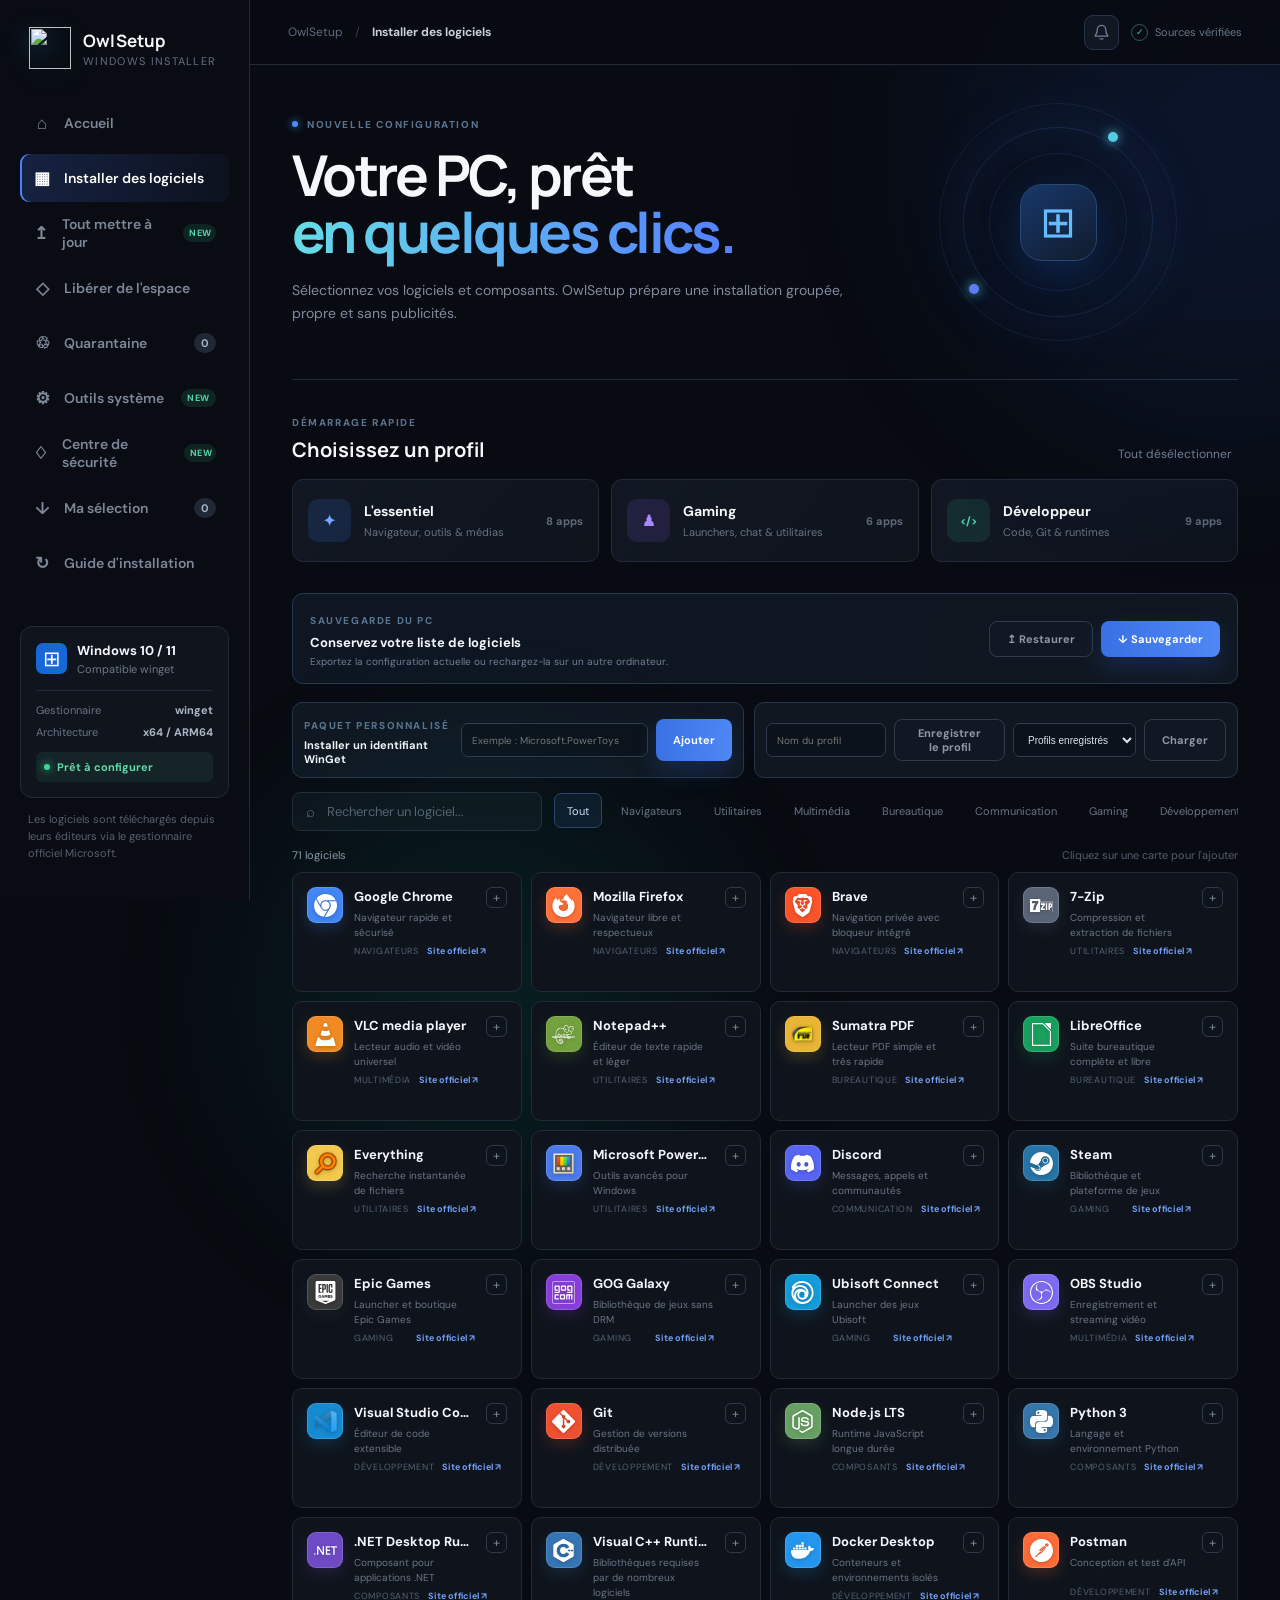
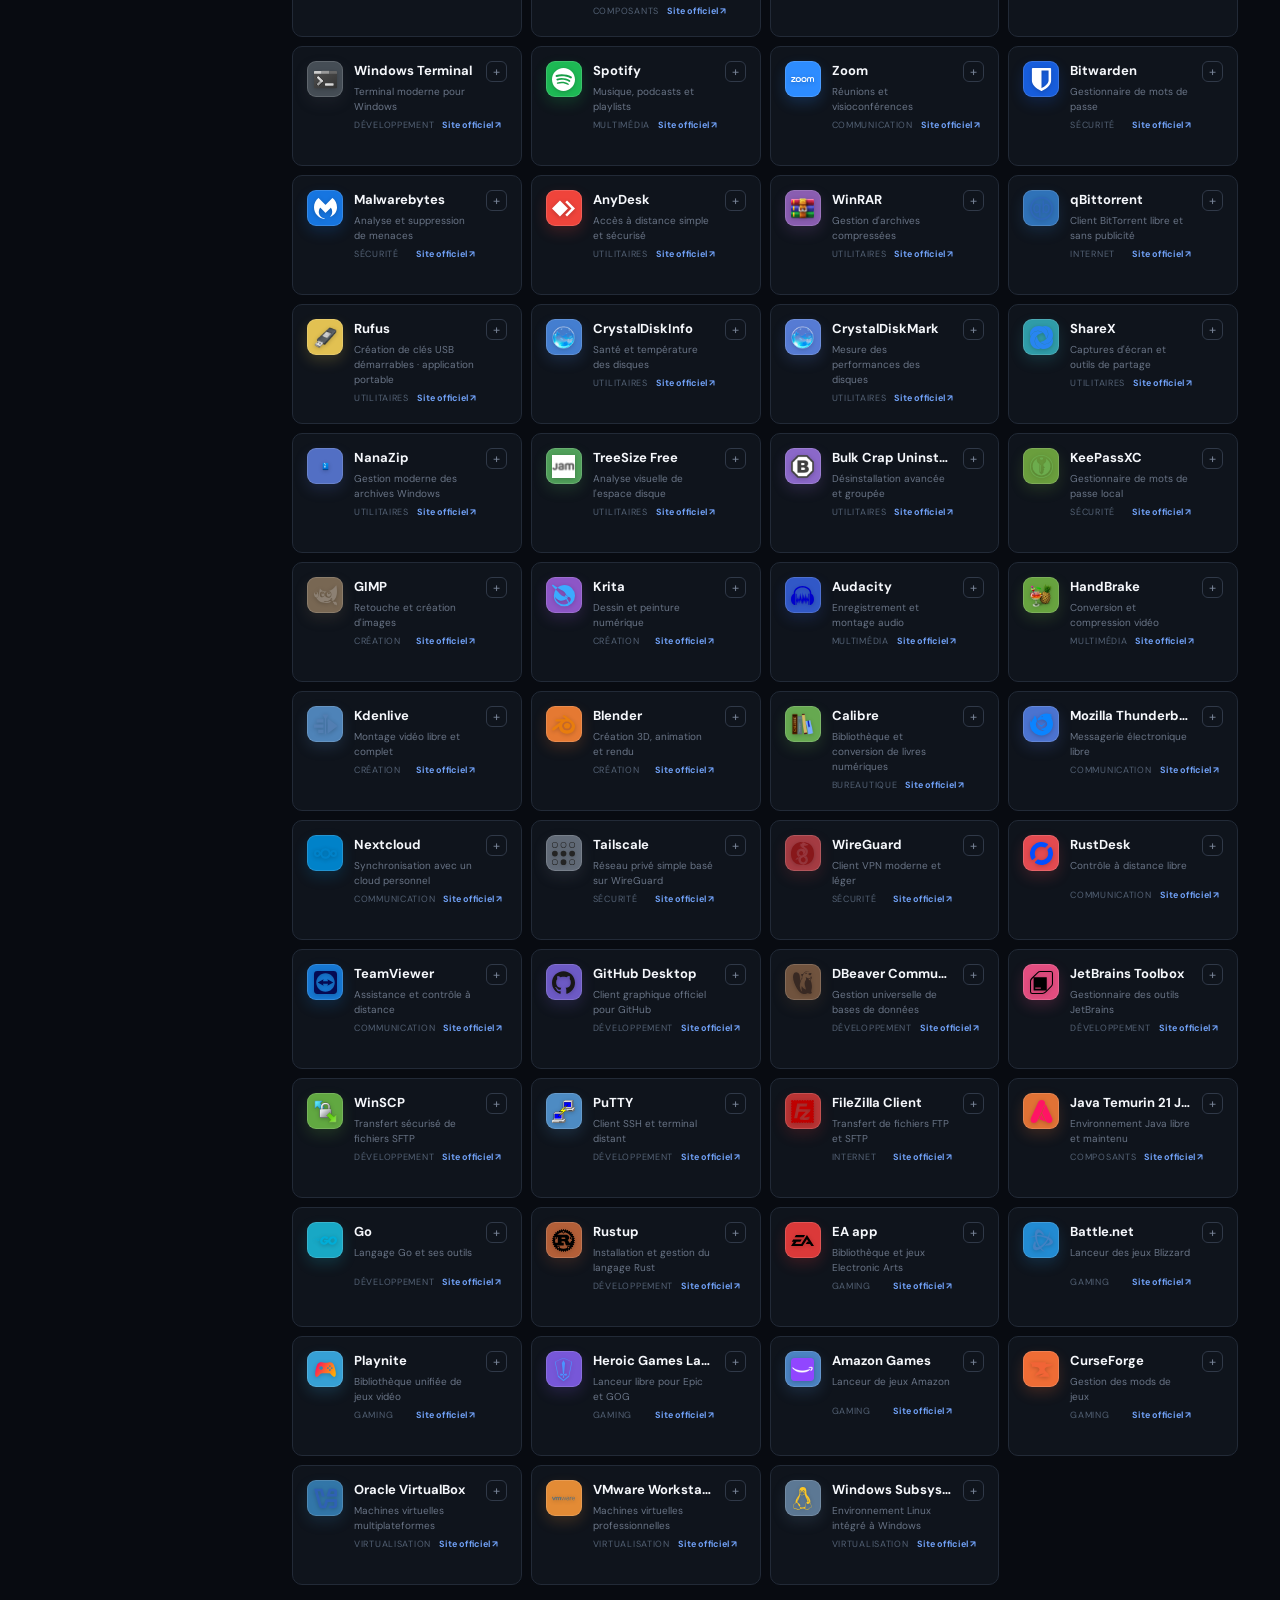
==== commit a8711bab: "Improve update warnings and verification" ====
--- a/index.html
+++ b/index.html
@@ -4,8 +4,8 @@
   <meta charset="UTF-8" />
   <meta name="viewport" content="width=device-width, initial-scale=1" />
   <meta name="color-scheme" content="dark" />
-  <title>PC Setup — Installateur Windows</title>
-  <link rel="icon" href="assets/branding/pc-setup-logo.png" />
+  <title>OwlSetup — Installateur Windows</title>
+  <link rel="icon" href="assets/branding/owlsetup-logo.png" />
   <link rel="stylesheet" href="styles.css" />
 </head>
 <body>
@@ -13,9 +13,9 @@
   <div class="ambient ambient-two"></div>
 
   <aside class="sidebar">
-    <a class="brand" href="#" aria-label="PC Setup, accueil">
-      <img class="brand-app-logo" src="assets/branding/pc-setup-logo.png" alt="" aria-hidden="true" />
-      <span><strong>PC Setup <b class="build-badge hidden" id="buildBadge">BÊTA</b></strong><small id="buildSubtitle">Windows installer</small></span>
+    <a class="brand" href="#" aria-label="OwlSetup, accueil">
+      <img class="brand-app-logo" src="assets/branding/owlsetup-logo.png" alt="" aria-hidden="true" />
+      <span><strong>OwlSetup <b class="build-badge hidden" id="buildBadge">BÊTA</b></strong><small id="buildSubtitle">Windows installer</small></span>
     </a>
 
     <nav aria-label="Navigation">
@@ -43,9 +43,9 @@
   <main>
     <header class="topbar">
       <button class="mobile-menu" id="mobileMenu" aria-label="Ouvrir le menu">☰</button>
-      <div class="breadcrumb">PC Setup <span>/</span> <b id="currentView">Installer des logiciels</b></div>
+      <div class="breadcrumb">OwlSetup <span>/</span> <b id="currentView">Installer des logiciels</b></div>
       <div class="topbar-actions">
-        <button class="update-notification" id="appUpdateNotification" aria-label="Vérifier les mises à jour de PC Setup" title="PC Setup est à jour"><svg viewBox="0 0 24 24" aria-hidden="true"><path d="M18 8a6 6 0 0 0-12 0c0 7-3 7-3 9h18c0-2-3-2-3-9M10 21h4"/></svg><i></i></button>
+        <button class="update-notification" id="appUpdateNotification" aria-label="Vérifier les mises à jour de OwlSetup" title="OwlSetup est à jour"><svg viewBox="0 0 24 24" aria-hidden="true"><path d="M18 8a6 6 0 0 0-12 0c0 7-3 7-3 9h18c0-2-3-2-3-9M10 21h4"/></svg><i></i></button>
         <div class="secure"><span>✓</span> Sources vérifiées</div>
       </div>
     </header>
@@ -56,7 +56,7 @@
           <div class="kicker"><i></i> CENTRE DE MAINTENANCE WINDOWS</div>
           <h1>Un PC propre,<br><em>à jour et prêt.</em></h1>
           <p>Installez vos logiciels, mettez votre système à jour et récupérez de l'espace depuis une seule application.</p>
-          <div class="home-actions"><button class="home-primary" data-view="catalog">Commencer la configuration <span>→</span></button><button class="home-secondary" data-view="updates">Tout mettre à jour</button><button class="home-secondary app-update-button" id="appUpdateBtn"><span>↻</span> Mettre PC Setup à jour</button></div>
+          <div class="home-actions"><button class="home-primary" data-view="catalog">Commencer la configuration <span>→</span></button><button class="home-secondary" data-view="updates">Tout mettre à jour</button><button class="home-secondary app-update-button" id="appUpdateBtn"><span>↻</span> Mettre OwlSetup à jour</button></div>
         </div>
         <div class="health-widget">
           <div class="health-ring" id="healthRing"><div><strong id="healthScore">—</strong><small>/ 100</small></div></div>
@@ -96,7 +96,7 @@
         <div><span>✓</span><p><strong>Sources officielles</strong><small>Installation via winget</small></p></div>
         <div><span>✓</span><p><strong>Actions contrôlées</strong><small>Confirmation avant suppression</small></p></div>
         <div><span>✓</span><p><strong>Aucune donnée envoyée</strong><small>Tout reste sur votre ordinateur</small></p></div>
-        <div><span>✓</span><p><strong>Rapports détaillés</strong><small>Journaux rangés dans PC Setup</small></p></div>
+        <div><span>✓</span><p><strong>Rapports détaillés</strong><small>Journaux rangés dans OwlSetup</small></p></div>
       </div>
     </section>
 
@@ -105,7 +105,7 @@
         <div>
           <div class="kicker"><i></i> NOUVELLE CONFIGURATION</div>
           <h1>Votre PC, prêt<br><em>en quelques clics.</em></h1>
-          <p>Sélectionnez vos logiciels et composants. PC Setup prépare une installation groupée, propre et sans publicités.</p>
+          <p>Sélectionnez vos logiciels et composants. OwlSetup prépare une installation groupée, propre et sans publicités.</p>
         </div>
         <div class="hero-orbit" aria-hidden="true"><span>⊞</span><i class="orbit-dot dot-a"></i><i class="orbit-dot dot-b"></i></div>
       </div>
@@ -151,7 +151,7 @@
       </div>
       <div class="update-preview-panel">
         <div class="section-heading"><div><span class="label">APERÇU DES VERSIONS</span><h2>Mises à jour disponibles</h2></div><button class="text-button" id="scanUpdatesBtn">↻ Rechercher</button></div>
-        <div class="update-scan-state" id="updateScanState"><span class="scan-spinner">↻</span><div><strong>Recherche des mises à jour</strong><small>PC Setup interroge le catalogue WinGet...</small></div></div>
+        <div class="update-scan-state" id="updateScanState"><span class="scan-spinner">↻</span><div><strong>Recherche des mises à jour</strong><small>OwlSetup interroge le catalogue WinGet...</small></div></div>
         <div class="available-updates hidden" id="availableUpdates"></div>
         <div class="no-updates hidden" id="noUpdates"><span>✓</span><div><strong>Vos applications sont à jour</strong><small>Aucune nouvelle version détectée dans le catalogue.</small></div></div>
       </div>
@@ -166,7 +166,7 @@
           <li><b>1</b><span><strong>Contrôle administrateur</strong><small>Relance automatique avec les droits nécessaires.</small></span></li>
           <li><b>2</b><span><strong>Mise à jour des applications</strong><small>Installation silencieuse des nouvelles versions disponibles.</small></span></li>
           <li><b>3</b><span><strong>Windows Update</strong><small>Recherche des composants et pilotes applicables.</small></span></li>
-          <li><b>4</b><span><strong>Rapport final</strong><small>Journal conservé dans le dossier local de PC Setup.</small></span></li>
+          <li><b>4</b><span><strong>Rapport final</strong><small>Journal conservé dans le dossier local de OwlSetup.</small></span></li>
         </ol>
       </div>
     </section>
@@ -228,10 +228,10 @@
 
     <section class="view" id="quarantine">
       <div class="page-intro quarantine-intro">
-        <div><span class="label">RÉCUPÉRATION SÉCURISÉE</span><h1>Quarantaine</h1><p>Restaurez les anciens dossiers déplacés par PC Setup ou supprimez-les définitivement après vérification.</p></div>
+        <div><span class="label">RÉCUPÉRATION SÉCURISÉE</span><h1>Quarantaine</h1><p>Restaurez les anciens dossiers déplacés par OwlSetup ou supprimez-les définitivement après vérification.</p></div>
         <div class="quarantine-shield" aria-hidden="true">♲</div>
       </div>
-      <div class="quarantine-toolbar"><div><strong id="quarantineCount">0 élément</strong><small>Les éléments sont conservés dans le dossier local sécurisé de PC Setup.</small></div><button class="text-button" id="refreshQuarantine">↻ Actualiser</button></div>
+      <div class="quarantine-toolbar"><div><strong id="quarantineCount">0 élément</strong><small>Les éléments sont conservés dans le dossier local sécurisé de OwlSetup.</small></div><button class="text-button" id="refreshQuarantine">↻ Actualiser</button></div>
       <div class="quarantine-list" id="quarantineList"><div class="quarantine-loading"><span>↻</span> Analyse de la quarantaine...</div></div>
       <div class="quarantine-empty hidden" id="quarantineEmpty"><span>✓</span><h3>La quarantaine est vide</h3><p>Aucun ancien dossier n'attend votre décision.</p></div>
       <div class="danger-note"><span>!</span><div><strong>Vérifiez le fonctionnement de vos applications avant une suppression définitive</strong><p>La restauration remet le dossier à son emplacement d'origine. La suppression définitive ne pourra pas être annulée.</p></div></div>
@@ -241,7 +241,7 @@
       <div class="page-intro"><span class="label">CENTRE D'OUTILS</span><h1>Diagnostic et maintenance</h1><p>Contrôlez WinGet, créez un point de restauration et examinez le système avant toute modification.</p></div>
       <div class="tools-grid">
         <article class="tool-panel"><span class="tool-icon blue">W</span><div><h3>Diagnostic WinGet</h3><p id="wingetDiagnosticText">Vérifiez le gestionnaire et ses sources.</p><div class="tool-progress hidden" id="wingetToolProgress"><div><i></i></div><b>0%</b></div><div class="tool-actions"><button class="secondary-dialog-button" id="diagnoseWinget">Diagnostiquer</button><button class="primary-dialog-button" id="repairWinget">Réparer WinGet</button></div></div></article>
-        <article class="tool-panel"><span class="tool-icon green">↶</span><div><h3>Point de restauration</h3><p id="restorePointText">Créez un point avant une opération importante.</p><p class="tool-help">Pour revenir à un point existant, ouvrez l’assistant Windows, choisissez le point « PC Setup », puis vérifiez les programmes concernés avant de confirmer.</p><div class="tool-progress hidden" id="restoreToolProgress"><div><i></i></div><b>0%</b></div><div class="tool-actions"><button class="primary-dialog-button" id="createRestorePoint">Créer maintenant</button><button class="secondary-dialog-button" id="openSystemRestore">Restaurer mon PC</button></div></div></article>
+        <article class="tool-panel"><span class="tool-icon green">↶</span><div><h3>Point de restauration</h3><p id="restorePointText">Créez un point avant une opération importante.</p><p class="tool-help">Pour revenir à un point existant, ouvrez l’assistant Windows, choisissez le point « OwlSetup », puis vérifiez les programmes concernés avant de confirmer.</p><div class="tool-progress hidden" id="restoreToolProgress"><div><i></i></div><b>0%</b></div><div class="tool-actions"><button class="primary-dialog-button" id="createRestorePoint">Créer maintenant</button><button class="secondary-dialog-button" id="openSystemRestore">Restaurer mon PC</button></div></div></article>
         <article class="tool-panel"><span class="tool-icon violet">↥</span><div><h3>Applications au démarrage</h3><p>Consultez les programmes détectés puis gérez-les dans la page officielle de Windows.</p><div class="tool-progress hidden" id="startupToolProgress"><div><i></i></div><b>0%</b></div><div class="tool-actions"><button class="secondary-dialog-button" id="scanStartup">Analyser</button><button class="primary-dialog-button" id="openStartupSettings">Gérer dans Windows</button></div></div></article>
         <article class="tool-panel"><span class="tool-icon orange">◇</span><div><h3>Occupation du disque</h3><p>Analyse en lecture seule des principaux dossiers de votre profil.</p><div class="tool-progress hidden" id="diskToolProgress"><div><i></i></div><b>0%</b></div><div class="tool-actions"><button class="primary-dialog-button" id="scanDisk">Analyser le disque</button></div></div></article>
       </div>
@@ -256,8 +256,8 @@
     </section>
 
     <section class="view" id="security">
-      <div class="page-intro security-intro"><div><span class="label">PROTECTION LOCALE</span><h1>Centre de sécurité</h1><p>Contrôlez l’intégrité de PC Setup, ses droits et ses composants avant une opération sensible.</p></div><button class="primary-dialog-button" id="refreshSecurity">↻ Actualiser</button></div>
-      <div class="security-overview"><div class="security-score"><span>♢</span><div><strong id="securityHeadline">Analyse en cours...</strong><small id="securityVersion">PC Setup</small></div></div><div class="security-mode"><span>ÉLÉVATION</span><strong id="securityElevation">À la demande</strong><small>L’interface reste en droits standards.</small></div></div>
+      <div class="page-intro security-intro"><div><span class="label">PROTECTION LOCALE</span><h1>Centre de sécurité</h1><p>Contrôlez l’intégrité de OwlSetup, ses droits et ses composants avant une opération sensible.</p></div><button class="primary-dialog-button" id="refreshSecurity">↻ Actualiser</button></div>
+      <div class="security-overview"><div class="security-score"><span>♢</span><div><strong id="securityHeadline">Analyse en cours...</strong><small id="securityVersion">OwlSetup</small></div></div><div class="security-mode"><span>ÉLÉVATION</span><strong id="securityElevation">À la demande</strong><small>L’interface reste en droits standards.</small></div></div>
       <div class="security-grid">
         <article><span class="security-icon green">✓</span><div><small>INTERFACE</small><strong id="securityIntegrity">Vérification...</strong><em>Empreinte des ressources intégrées</em></div></article>
         <article><span class="security-icon blue">◎</span><div><small>ORIGINE WEBVIEW2</small><strong id="securityOrigin">Vérification...</strong><em>Commandes limitées à pcsetup.local</em></div></article>
@@ -279,7 +279,7 @@
           <div class="summary-row"><span>Téléchargement</span><b>Automatique</b></div>
           <div class="summary-row"><span>Interaction</span><b>Silencieuse</b></div>
           <button class="install-button" id="installBtn"><span>▶</span> Installer maintenant</button>
-          <p>PC Setup lancera l'installation dans une fenêtre PowerShell avec votre confirmation.</p>
+          <p>OwlSetup lancera l'installation dans une fenêtre PowerShell avec votre confirmation.</p>
         </aside>
       </div>
     </section>
@@ -288,7 +288,7 @@
       <div class="page-intro"><span class="label">MODE D'EMPLOI</span><h1>Installer en toute sécurité</h1><p>Le script utilise uniquement winget et les fonctions Windows intégrées.</p></div>
       <div class="steps">
         <article><b>01</b><div><h3>Composez votre sélection</h3><p>Choisissez un profil ou ajoutez les applications une à une depuis le catalogue.</p></div></article>
-        <article><b>02</b><div><h3>Vérifiez la simulation</h3><p>PC Setup présente les éléments concernés avant toute suppression ou opération de nettoyage.</p></div></article>
+        <article><b>02</b><div><h3>Vérifiez la simulation</h3><p>OwlSetup présente les éléments concernés avant toute suppression ou opération de nettoyage.</p></div></article>
         <article><b>03</b><div><h3>Confirmez l’opération</h3><p>L’autorisation administrateur Windows apparaît uniquement lorsqu’une fonction système en a réellement besoin.</p></div></article>
         <article><b>04</b><div><h3>Consultez le résultat</h3><p>La progression reste visible dans l’application et un rapport local est enregistré pour chaque opération.</p></div></article>
       </div>
@@ -308,7 +308,7 @@
       <div class="dialog-header"><span class="dialog-logo">↓</span><div><span class="label">INSTALLATION GROUPÉE</span><h2 id="installModalTitle">Prêt à installer</h2></div><button class="dialog-close" id="closeInstallModal" aria-label="Fermer">×</button></div>
       <div class="dialog-confirm" id="installConfirmView">
         <p><strong id="modalAppCount">0 logiciel</strong> seront installés depuis les sources officielles winget.</p>
-        <div class="dialog-checks"><span>✓ Téléchargement automatique</span><span>✓ Installation silencieuse</span><span>✓ Rapport rangé dans PC Setup</span></div>
+        <div class="dialog-checks"><span>✓ Téléchargement automatique</span><span>✓ Installation silencieuse</span><span>✓ Rapport rangé dans OwlSetup</span></div>
         <div class="install-preferences"><label for="installShortcutLocation"><span>Emplacement du raccourci</span><select id="installShortcutLocation"><option value="start">Menu Démarrer — recommandé</option><option value="desktop">Bureau</option><option value="both">Menu Démarrer et Bureau</option><option value="none">Aucun raccourci supplémentaire</option></select></label><label class="launch-after hidden" id="launchAfterOption"><input type="checkbox" id="launchAfterInstall"><span>Lancer l’application après l’installation</span></label><small id="portableInstallNotice">Les fichiers restent dans le dossier sécurisé choisi par WinGet ou l’éditeur.</small></div>
         <div class="dialog-warning"><span>i</span> Fermez les applications concernées avant de continuer.</div>
         <div class="dialog-actions"><button class="secondary-dialog-button" id="cancelInstall">Annuler</button><button class="primary-dialog-button" id="confirmInstall"><span>▶</span> Commencer l'installation</button></div>
@@ -317,7 +317,7 @@
         <div class="progress-status"><span class="pulse-dot"></span><div><strong id="progressTitle">Préparation...</strong><small id="progressDetail">Initialisation de winget</small></div><b id="progressPercent">0%</b></div>
         <div class="progress-track"><i id="progressBar"></i></div>
         <div class="current-package"><span class="package-icon">↓</span><div><small>LOGICIEL EN COURS</small><strong id="currentPackage">En attente...</strong></div><span id="packageResult">—</span></div>
-        <div class="progress-summary" id="progressSummary">Ne fermez pas PC Setup pendant l'installation.</div>
+        <div class="progress-summary" id="progressSummary">Ne fermez pas OwlSetup pendant l'installation.</div>
         <button class="primary-dialog-button hidden" id="finishInstall">Terminer</button>
       </div>
     </div>
@@ -328,7 +328,7 @@
       <div class="dialog-glow update-dialog-glow"></div>
       <div class="dialog-header"><span class="dialog-logo update-dialog-logo">↥</span><div><span class="label">MAINTENANCE WINDOWS</span><h2 id="updateModalTitle">Tout mettre à jour</h2></div><button class="dialog-close" id="closeUpdateModal" aria-label="Fermer">×</button></div>
       <div class="dialog-confirm" id="updateConfirmView">
-        <p>PC Setup va installer <strong id="updateModalCount">0 application</strong> sélectionnée(s), puis lancer la recherche des composants Windows et pilotes.</p>
+        <p>OwlSetup va installer <strong id="updateModalCount">0 application</strong> sélectionnée(s), puis lancer la recherche des composants Windows et pilotes.</p>
         <div class="update-confirm-list"><span><b>1</b> Applications WinGet</span><span><b>2</b> Composants Windows</span><span><b>3</b> Pilotes certifiés</span></div>
         <div class="dialog-warning"><span>i</span> Fermez les logiciels ouverts et branchez votre PC au secteur.</div>
         <div class="dialog-actions"><button class="secondary-dialog-button" id="cancelUpdate">Annuler</button><button class="primary-dialog-button update-confirm-button" id="confirmUpdate"><span>▶</span> Lancer la mise à jour</button></div>
@@ -341,7 +341,7 @@
           <div data-update-step="applications"><span>2</span><div><strong>Applications</strong><small>Nouvelles versions</small></div></div>
           <div data-update-step="windows"><span>3</span><div><strong>Windows Update</strong><small>Composants et pilotes</small></div></div>
         </div>
-        <div class="progress-summary" id="updateSummary">Ne fermez pas PC Setup pendant la mise à jour.</div>
+        <div class="progress-summary" id="updateSummary">Ne fermez pas OwlSetup pendant la mise à jour.</div>
         <button class="primary-dialog-button hidden" id="finishUpdate">Terminer</button>
       </div>
     </div>
@@ -350,12 +350,13 @@
   <div class="install-modal hidden" id="appUpdateModal" role="dialog" aria-modal="true" aria-labelledby="appUpdateTitle">
     <div class="install-dialog self-update-dialog">
       <div class="dialog-glow self-update-glow"></div>
-      <div class="dialog-header"><span class="dialog-logo self-update-logo">↻</span><div><span class="label">MISE À JOUR DE L'APPLICATION</span><h2 id="appUpdateTitle">PC Setup</h2></div><button class="dialog-close" id="closeAppUpdate" aria-label="Fermer">×</button></div>
+      <div class="dialog-header"><span class="dialog-logo self-update-logo">↻</span><div><span class="label">MISE À JOUR DE L'APPLICATION</span><h2 id="appUpdateTitle">OwlSetup</h2></div><button class="dialog-close" id="closeAppUpdate" aria-label="Fermer">×</button></div>
       <div class="dialog-confirm">
         <div class="self-update-state"><span id="appUpdateStateIcon">↻</span><div><strong id="appUpdateStateTitle">Recherche d'une nouvelle version</strong><small id="appUpdateStateDetail">Connexion aux Releases GitHub officielles...</small></div></div>
         <div class="self-update-versions"><span>Version installée <b id="appCurrentVersion">—</b></span><i>→</i><span>Dernière version <b id="appLatestVersion">—</b></span></div>
         <div class="dialog-warning"><span>✓</span> Le fichier téléchargé sera contrôlé avec son empreinte SHA-256 avant remplacement.</div>
-        <div class="dialog-actions"><button class="secondary-dialog-button" id="cancelAppUpdate">Fermer</button><button class="primary-dialog-button hidden" id="installAppUpdate"><span>↓</span> Installer la mise à jour</button></div>
+        <div class="update-signing-notice" role="note"><span>!</span><div><strong>Téléchargement manuel sur GitHub</strong><small>La certification SignPath est en attente. Téléchargez uniquement la nouvelle version depuis la Release GitHub officielle. Windows peut encore afficher un avertissement : ne désactivez pas ses protections.</small></div></div>
+        <div class="dialog-actions"><button class="secondary-dialog-button" id="cancelAppUpdate">Fermer</button><button class="primary-dialog-button hidden" id="installAppUpdate"><span>↗</span> Télécharger sur GitHub</button></div>
       </div>
     </div>
   </div>
@@ -378,7 +379,7 @@
         <div class="progress-track cleanup-progress-track"><i id="cleanupProgressBar"></i></div>
         <div class="cleanup-current-zone"><span id="cleanupZoneIcon">◇</span><div><small>ZONE EN COURS</small><strong id="cleanupCurrentZone">Initialisation...</strong></div><b id="cleanupZonePosition">—</b></div>
         <div class="cleanup-result-card hidden" id="cleanupResultCard"><span>✓</span><div><small>ESPACE RÉCUPÉRÉ</small><strong id="cleanupRecovered">0 Go</strong></div></div>
-        <div class="progress-summary" id="cleanupSummaryText">Ne fermez pas PC Setup pendant le nettoyage.</div>
+        <div class="progress-summary" id="cleanupSummaryText">Ne fermez pas OwlSetup pendant le nettoyage.</div>
         <button class="primary-dialog-button hidden" id="finishCleanup">Terminer</button>
       </div>
     </div>
@@ -388,14 +389,14 @@
     <div class="install-dialog repair-dialog">
       <div class="dialog-header"><span class="dialog-logo repair-logo">⚙</span><div><span class="label">MAINTENANCE DU LOGICIEL</span><h2 id="repairTitle">Réparer</h2></div><button class="dialog-close" id="closeRepairModal">×</button></div>
       <div class="dialog-confirm" id="repairConfirmView">
-        <p>PC Setup demandera à WinGet de réparer <strong id="repairAppName"></strong> sans supprimer vos réglages lorsque l'installateur le permet.</p>
-        <div class="dialog-warning"><span>i</span> Si la réparation native n'existe pas, PC Setup tentera une réinstallation par-dessus la version actuelle, sans désinstallation préalable.</div>
+        <p>OwlSetup demandera à WinGet de réparer <strong id="repairAppName"></strong> sans supprimer vos réglages lorsque l'installateur le permet.</p>
+        <div class="dialog-warning"><span>i</span> Si la réparation native n'existe pas, OwlSetup tentera une réinstallation par-dessus la version actuelle, sans désinstallation préalable.</div>
         <div class="dialog-actions"><button class="secondary-dialog-button" id="cancelRepair">Annuler</button><button class="primary-dialog-button" id="confirmRepair"><span>⚙</span> Réparer</button></div>
       </div>
       <div class="dialog-progress hidden" id="repairProgressView">
         <div class="progress-status"><span class="pulse-dot"></span><div><strong id="repairProgressTitle">Réparation en cours</strong><small id="repairProgressDetail">Veuillez patienter...</small></div></div>
         <div class="progress-track"><i id="repairProgressBar"></i></div>
-        <div class="progress-summary" id="repairSummary">Ne fermez pas PC Setup pendant l'opération.</div>
+        <div class="progress-summary" id="repairSummary">Ne fermez pas OwlSetup pendant l'opération.</div>
         <button class="primary-dialog-button hidden" id="finishRepair">Terminer</button>
       </div>
     </div>
@@ -414,7 +415,7 @@
       <div class="dialog-progress hidden" id="uninstallProgressView">
         <div class="progress-status"><span class="pulse-dot danger-pulse"></span><div><strong id="uninstallProgressTitle">Désinstallation en cours</strong><small id="uninstallProgressDetail">Veuillez patienter...</small></div></div>
         <div class="progress-track danger-track"><i id="uninstallProgressBar"></i></div>
-        <div class="progress-summary" id="uninstallSummary">Ne fermez pas PC Setup pendant l'opération.</div>
+        <div class="progress-summary" id="uninstallSummary">Ne fermez pas OwlSetup pendant l'opération.</div>
         <button class="primary-dialog-button hidden" id="finishUninstall">Terminer</button>
       </div>
     </div>
--- a/styles.css
+++ b/styles.css
@@ -92,6 +92,7 @@
 .quarantine-intro{display:flex;align-items:center;justify-content:space-between}.quarantine-shield{width:82px;height:82px;border:1px solid #3e526e;border-radius:24px;background:linear-gradient(145deg,#223149,#111a27);color:#7eaff4;display:grid;place-items:center;font-size:34px}.quarantine-toolbar{margin-top:24px;padding:14px 16px;border:1px solid #26354a;border-radius:10px;background:#101721;display:flex;align-items:center;justify-content:space-between}.quarantine-toolbar strong,.quarantine-toolbar small{display:block}.quarantine-toolbar strong{font-size:11px}.quarantine-toolbar small{margin-top:4px;color:#68768a;font-size:8px}.quarantine-list{display:grid;gap:8px;margin-top:12px}.quarantine-item{min-height:78px;padding:12px 14px;border:1px solid #26364b;border-radius:10px;background:#101721;display:grid;grid-template-columns:auto 1fr auto;align-items:center;gap:12px}.quarantine-item>span{width:39px;height:39px;border-radius:10px;background:#1b2b42;color:#7fa9e4;display:grid;place-items:center;font-size:17px}.quarantine-item strong,.quarantine-item small{display:block}.quarantine-item strong{font-size:10px}.quarantine-item small{margin-top:5px;color:#617087;font-size:7px}.quarantine-actions{display:flex;gap:7px}.quarantine-actions button{height:31px;padding:0 10px;border-radius:7px;font-size:7px;font-weight:700;cursor:pointer}.restore-quarantine{border:1px solid #2d6a58;background:rgba(48,153,113,.1);color:#69d5ad}.delete-quarantine{border:1px solid #643744;background:rgba(165,59,79,.09);color:#df7d8e}.quarantine-loading,.quarantine-empty{padding:60px 20px;text-align:center;color:#647286;font-size:9px}.quarantine-loading span{display:block;margin-bottom:10px;font-size:22px;animation:spin 1s linear infinite}.quarantine-empty>span{width:46px;height:46px;margin:0 auto 13px;border-radius:50%;background:#194534;color:#66dca9;display:grid;place-items:center;font-size:18px}.quarantine-empty h3{margin:0;font-size:14px}.quarantine-empty p{color:#69778a;font-size:8px}.quarantine-confirm{position:fixed;z-index:120;inset:0;background:rgba(2,5,10,.8);backdrop-filter:blur(8px);display:grid;place-items:center}.quarantine-confirm>div{width:min(430px,calc(100% - 30px));padding:24px;border:1px solid #513643;border-radius:14px;background:#121923;box-shadow:0 30px 90px #000}.quarantine-confirm h3{margin:0 0 8px;font-size:16px}.quarantine-confirm p{color:#7d899a;font-size:9px;line-height:1.6}.quarantine-confirm .dialog-actions{margin-top:18px}@keyframes spin{to{transform:rotate(360deg)}}
 .cleanup-icon.red{color:#ff8d91;background:rgba(214,70,77,.12)}
 .app-update-button{border-color:#31506a;color:#75cfd3;background:rgba(39,123,139,.09)}.app-update-button span{display:inline-block;margin-right:5px;font-size:13px}.self-update-dialog{border-color:#2b5565}.self-update-glow{background:#45c5d0}.self-update-logo{color:#71e0e4;background:linear-gradient(145deg,#174956,#15313b)}.self-update-state{min-height:72px;padding:14px;border:1px solid #284252;border-radius:10px;background:#101923;display:flex;align-items:center;gap:12px}.self-update-state>span{width:40px;height:40px;border-radius:10px;display:grid;place-items:center;color:#72dfe3;background:#173b48;font-size:20px}.self-update-state>span.spinning{animation:spin 1s linear infinite}.self-update-state>div{flex:1}.self-update-state strong,.self-update-state small{display:block}.self-update-state strong{font-size:11px}.self-update-state small{margin-top:5px;color:#718093;font-size:8px;line-height:1.5}.self-update-versions{margin-top:12px;padding:12px;border:1px solid #253346;border-radius:9px;background:#0f1620;display:grid;grid-template-columns:1fr auto 1fr;align-items:center;gap:10px}.self-update-versions span{color:#69788c;font-size:8px}.self-update-versions span:last-child{text-align:right}.self-update-versions b{display:block;margin-top:5px;color:#dbe3ed;font-size:12px}.self-update-versions i{color:#4f8fc8;font-style:normal}.self-update-dialog .primary-dialog-button:disabled{opacity:.45;cursor:not-allowed}
+.update-signing-notice{margin-top:10px;padding:12px;border:1px solid #634f29;border-radius:9px;background:rgba(155,112,31,.09);display:flex;align-items:flex-start;gap:10px}.update-signing-notice>span{width:24px;height:24px;flex:0 0 auto;border-radius:7px;display:grid;place-items:center;color:#ffd67b;background:#5a431b;font-size:11px;font-weight:900}.update-signing-notice strong,.update-signing-notice small{display:block}.update-signing-notice strong{color:#f2d18d;font-size:9px}.update-signing-notice small{margin-top:4px;color:#a99776;font-size:8px;line-height:1.55}
 @media(max-width:1100px){.app-grid{grid-template-columns:repeat(3,1fr)}.hero{grid-template-columns:1fr 260px}.presets{grid-template-columns:1fr}.preset{min-height:70px}.update-grid{grid-template-columns:1fr}.update-steps{grid-template-columns:1fr 1fr}.cleanup-layout{grid-template-columns:1fr}.cleanup-summary{position:static}.feature-grid{grid-template-columns:1fr 1fr}.home-trust{grid-template-columns:1fr 1fr}.health-dashboard{grid-template-columns:1fr 1fr auto}}
 @media(max-width:800px){:root{--sidebar:0px}.sidebar{width:250px;transform:translateX(-100%);transition:.25s}.menu-open .sidebar{transform:none;box-shadow:20px 0 60px #000}.topbar{padding:0 18px}.mobile-menu{display:block}.breadcrumb{display:none}.view{padding:0 18px 100px}.hero{grid-template-columns:1fr;min-height:350px}.hero-orbit{display:none}.app-grid{grid-template-columns:repeat(2,1fr)}.catalog-tools{display:grid}.search{max-width:none}.filters{width:calc(100vw - 36px)}.queue-layout{grid-template-columns:1fr}.summary-card{position:static}.selection-bar{left:50%;min-width:calc(100% - 24px)}.steps{grid-template-columns:1fr}.update-action-panel{align-items:stretch;flex-direction:column}.update-button{width:100%}.home-hero{grid-template-columns:1fr;min-height:400px}.health-widget{display:none}}
 @media(max-width:510px){.app-grid{grid-template-columns:1fr}.hero h1{font-size:40px}.selection-stack{display:none}.selection-bar{height:60px}.selection-bar button{padding:0 11px}.queue-item{grid-template-columns:auto 1fr auto}.queue-item>span{display:none}.page-intro h1{font-size:32px}.update-intro,.cleanup-intro,.quarantine-intro{align-items:flex-start}.update-shield,.cleanup-drive,.quarantine-shield{display:none}.update-steps{grid-template-columns:1fr}.cleanup-option{grid-template-columns:auto auto 1fr}.cleanup-option em{display:none}.feature-grid,.home-trust,.health-dashboard{grid-template-columns:1fr}.health-refresh{width:100%;height:36px}.home-copy h1{font-size:42px}.home-actions{align-items:stretch;flex-direction:column}.home-actions button{width:100%}.available-update{grid-template-columns:auto auto 1fr}.version-flow{grid-column:2/-1}.quarantine-item{grid-template-columns:auto 1fr}.quarantine-actions{grid-column:1/-1}.quarantine-actions button{flex:1}}
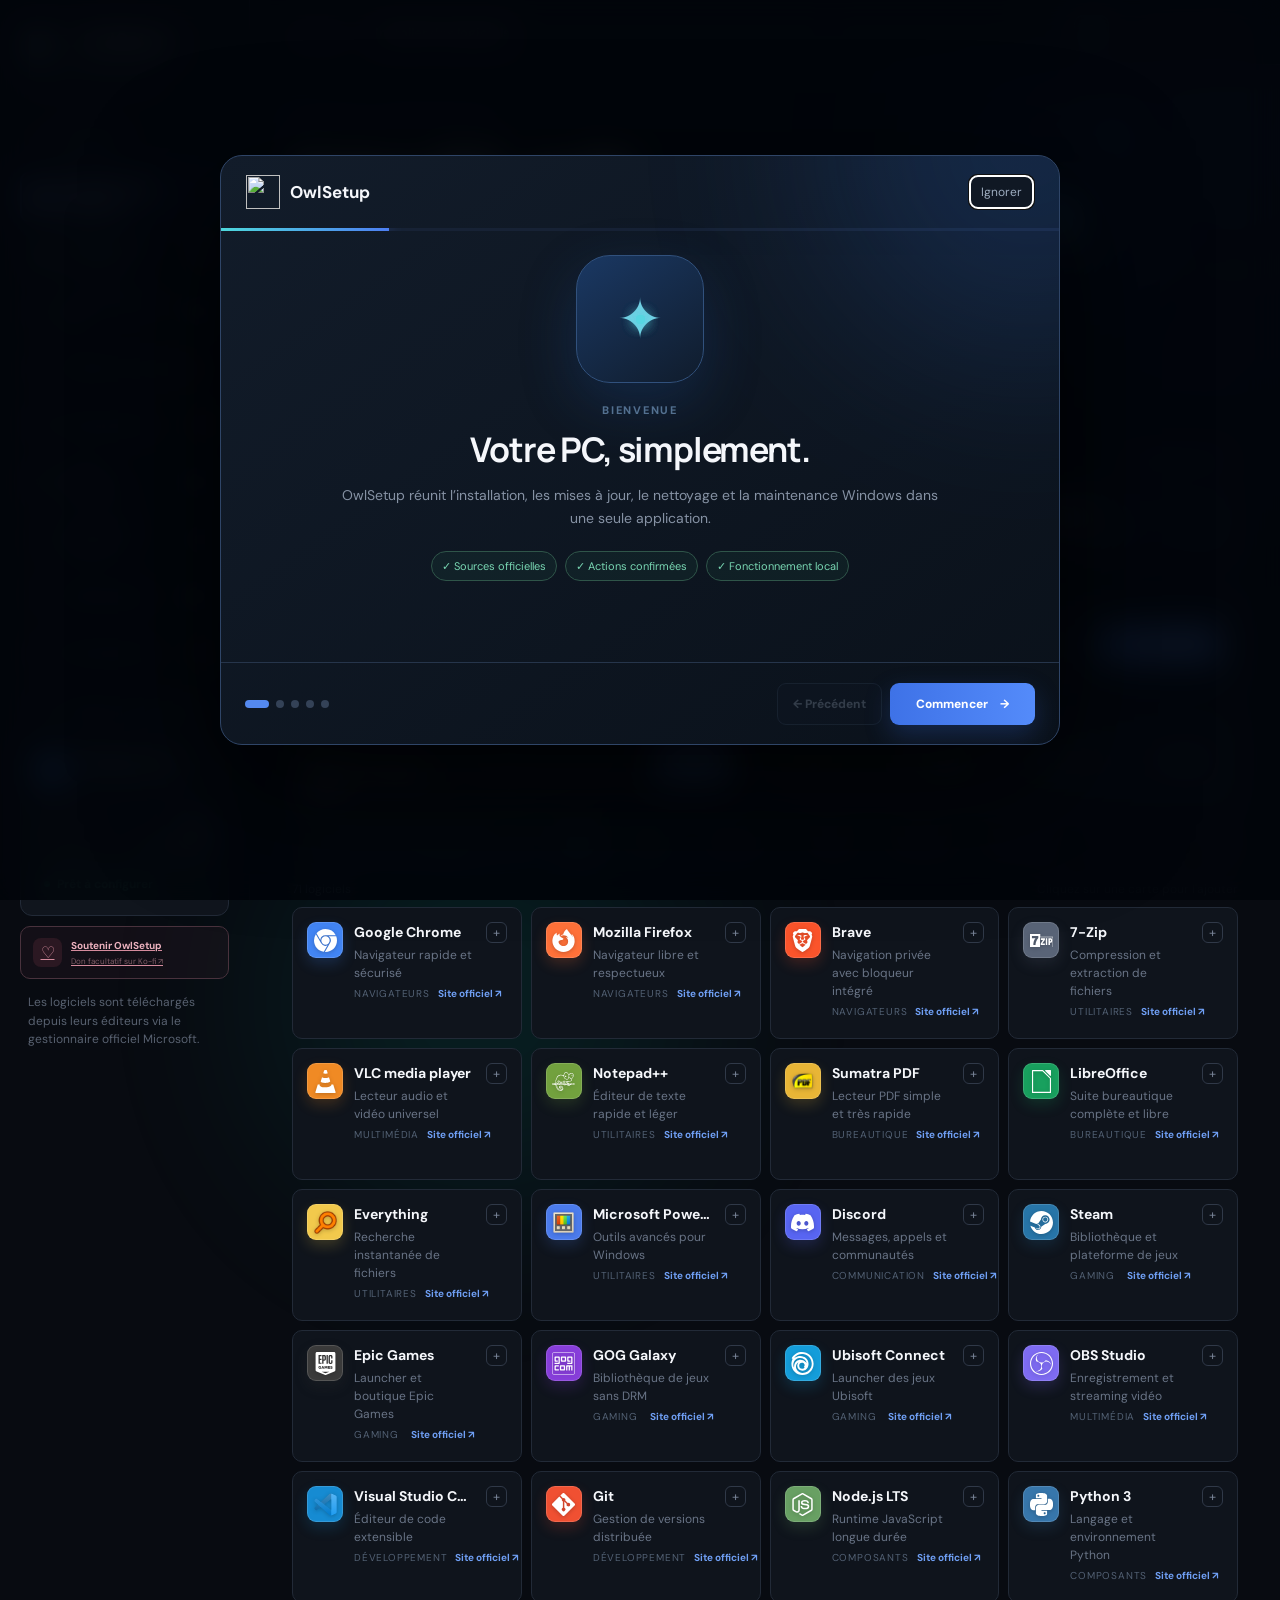
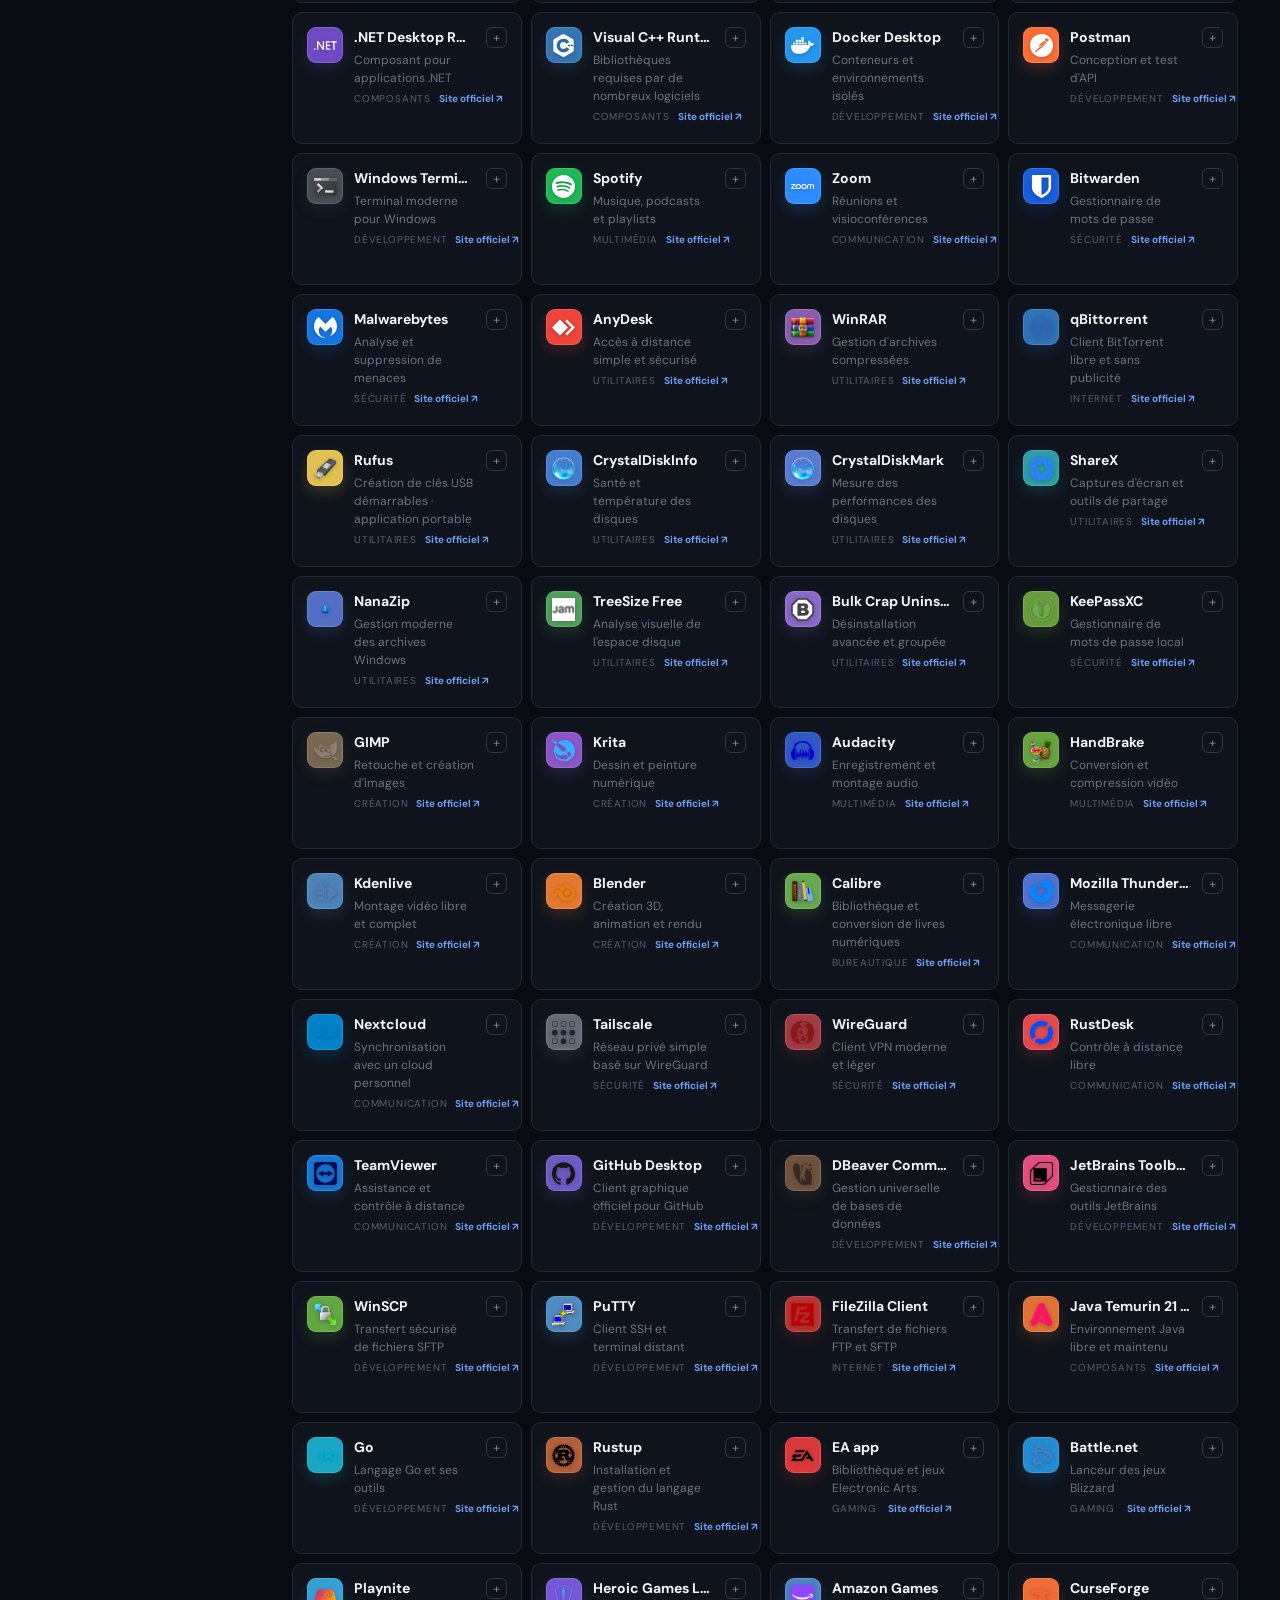
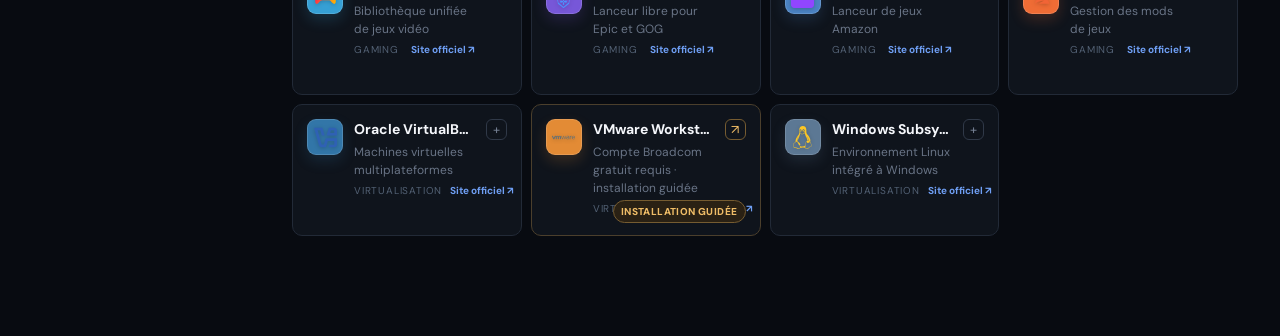
==== commit 3aa03ade: "Add Ko-fi support links" ====
--- a/index.html
+++ b/index.html
@@ -21,11 +21,13 @@
     <nav aria-label="Navigation">
       <button class="nav-item" data-view="home"><span>⌂</span> Accueil</button>
       <button class="nav-item active" data-view="catalog"><span>▦</span> Installer des logiciels</button>
+      <button class="nav-item" data-view="installed"><span>▣</span> Applications installées <b id="installedNavCount">0</b></button>
       <button class="nav-item" data-view="updates"><span>↥</span> Tout mettre à jour <b class="new-badge">NEW</b></button>
       <button class="nav-item" data-view="cleanup"><span>◇</span> Libérer de l'espace</button>
       <button class="nav-item" data-view="quarantine"><span>♲</span> Quarantaine <b id="quarantineNavCount">0</b></button>
       <button class="nav-item" data-view="tools"><span>⚙</span> Outils système <b class="new-badge">NEW</b></button>
       <button class="nav-item" data-view="security"><span>♢</span> Centre de sécurité <b class="new-badge">NEW</b></button>
+      <button class="nav-item" data-view="troubleshooting"><span>?</span> Dépannage <b class="new-badge">NEW</b></button>
       <button class="nav-item" data-view="queue"><span>↓</span> Ma sélection <b id="navCount">0</b></button>
       <button class="nav-item" data-view="history"><span>↻</span> Guide d'installation</button>
     </nav>
@@ -36,6 +38,8 @@
       <div class="system-row"><span>Architecture</span><b>x64 / ARM64</b></div>
       <div class="status-pill"><i></i> Prêt à configurer</div>
     </div>
+
+    <a class="side-support" href="https://ko-fi.com/owlsetup" target="_blank" rel="noopener" title="Ouvrir la page Ko-fi de OwlSetup"><span>♡</span><strong>Soutenir OwlSetup</strong><small>Don facultatif sur Ko-fi ↗</small></a>
 
     <p class="side-note">Les logiciels sont téléchargés depuis leurs éditeurs via le gestionnaire officiel Microsoft.</p>
   </aside>
@@ -128,7 +132,7 @@
           <div class="custom-install"><div><span class="label">PAQUET PERSONNALISÉ</span><strong>Installer un identifiant WinGet</strong></div><input id="customPackageId" placeholder="Exemple : Microsoft.PowerToys" spellcheck="false"><button class="primary-dialog-button" id="installCustomPackage">Ajouter</button></div>
           <div class="profile-tools"><input id="profileName" placeholder="Nom du profil"><button class="secondary-dialog-button" id="saveProfile">Enregistrer le profil</button><select id="savedProfiles"><option value="">Profils enregistrés</option></select><button class="secondary-dialog-button" id="loadProfile">Charger</button></div>
         </div>
-        <div class="installed-manager hidden" id="installedManager"><div><strong id="managedCount">0 logiciel sélectionné</strong><small>Sélectionnez les cases sur les applications installées pour une désinstallation groupée.</small></div><button class="danger-dialog-button" id="batchUninstallBtn" disabled>× Désinstaller la sélection</button></div>
+        <div class="installed-manager hidden" id="installedManager"><div><strong id="managedCount">0 logiciel sélectionné</strong><small>Ouvrez le filtre « Installés », puis cliquez sur les cartes à désinstaller.</small></div><div class="installed-manager-actions"><button class="secondary-dialog-button" id="selectAllInstalled">Tout sélectionner</button><button class="secondary-dialog-button" id="clearInstalledSelection" disabled>Effacer</button><button class="danger-dialog-button" id="batchUninstallBtn" disabled>× Désinstaller la sélection</button></div></div>
         <div class="catalog-tools">
           <div class="search"><span>⌕</span><input id="searchInput" type="search" placeholder="Rechercher un logiciel..." autocomplete="off" /></div>
           <div class="filters" id="filters"></div>
@@ -137,6 +141,27 @@
         <div class="app-grid" id="appGrid"></div>
         <div class="empty hidden" id="emptyState"><span>⌕</span><h3>Aucun logiciel trouvé</h3><p>Essayez un autre mot-clé ou une autre catégorie.</p></div>
       </section>
+    </section>
+
+    <section class="view" id="installed">
+      <div class="page-intro installed-intro">
+        <div><span class="label">GESTION DES LOGICIELS</span><h1>Applications installées</h1><p>Recherchez, réparez ou désinstallez les logiciels reconnus sur ce PC. Sélectionnez plusieurs cartes pour une désinstallation groupée.</p></div>
+        <div class="installed-hero-icon" aria-hidden="true">▣</div>
+      </div>
+      <div class="installed-overview">
+        <div><span class="installed-overview-icon">✓</span><p><small>DÉTECTÉES SUR CE PC</small><strong id="installedPageCount">Analyse en cours...</strong></p></div>
+        <button class="secondary-dialog-button" id="refreshInstalledApps">↻ Actualiser la détection</button>
+      </div>
+      <div class="installed-page-tools">
+        <div class="search"><span>⌕</span><input id="installedSearchInput" type="search" placeholder="Rechercher dans les applications installées..." autocomplete="off" /></div>
+        <select id="installedSort" aria-label="Trier les applications installées"><option value="name">Trier par nom</option><option value="category">Trier par catégorie</option><option value="selected">Sélectionnées en premier</option></select>
+      </div>
+      <div class="installed-selection-panel">
+        <div><strong id="installedManagedCount">0 application sélectionnée</strong><small>Cliquez sur une carte pour l’ajouter ou la retirer de la sélection.</small></div>
+        <div><button class="secondary-dialog-button" id="installedSelectAll">Tout sélectionner</button><button class="secondary-dialog-button" id="installedClearSelection" disabled>Effacer</button><button class="danger-dialog-button" id="installedBatchUninstall" disabled>× Désinstaller la sélection</button></div>
+      </div>
+      <div class="installed-app-grid" id="installedAppGrid"></div>
+      <div class="empty installed-empty hidden" id="installedEmpty"><span>▣</span><h3>Aucune application reconnue</h3><p>Actualisez la détection ou vérifiez que WinGet fonctionne dans les outils système.</p><button class="secondary-dialog-button" data-view="tools">Ouvrir les outils système</button></div>
     </section>
 
     <section class="view" id="updates">
@@ -184,32 +209,32 @@
             <label class="cleanup-option">
               <input type="checkbox" data-cleanup="user-temp" checked />
               <span class="check-ui">✓</span><span class="cleanup-icon blue">⌁</span>
-              <span class="cleanup-copy"><strong>Fichiers temporaires utilisateur</strong><small>Fichiers créés provisoirement par vos applications</small></span><em>Recommandé</em>
+              <span class="cleanup-copy"><strong>Fichiers temporaires utilisateur</strong><small>Fichiers créés provisoirement par vos applications</small></span><em class="cleanup-recommended">Recommandé</em>
             </label>
             <label class="cleanup-option">
               <input type="checkbox" data-cleanup="windows-temp" checked />
               <span class="check-ui">✓</span><span class="cleanup-icon cyan">⊞</span>
-              <span class="cleanup-copy"><strong>Fichiers temporaires Windows</strong><small>Résidus système inutilisés et fichiers verrouillés ignorés</small></span><em>Recommandé</em>
+              <span class="cleanup-copy"><strong>Fichiers temporaires Windows</strong><small>Résidus système inutilisés et fichiers verrouillés ignorés</small></span><em class="cleanup-recommended">Recommandé</em>
             </label>
             <label class="cleanup-option">
               <input type="checkbox" data-cleanup="recycle-bin" checked />
               <span class="check-ui">✓</span><span class="cleanup-icon violet">♲</span>
-              <span class="cleanup-copy"><strong>Corbeille</strong><small>Fichiers que vous avez précédemment supprimés</small></span><em>À vérifier</em>
+              <span class="cleanup-copy"><strong>Corbeille</strong><small>Fichiers que vous avez précédemment supprimés</small></span><em class="cleanup-review">À vérifier</em>
             </label>
             <label class="cleanup-option">
               <input type="checkbox" data-cleanup="delivery" checked />
               <span class="check-ui">✓</span><span class="cleanup-icon green">⇣</span>
-              <span class="cleanup-copy"><strong>Cache d'optimisation de livraison</strong><small>Copies locales utilisées pour distribuer les mises à jour</small></span><em>Recommandé</em>
+              <span class="cleanup-copy"><strong>Cache d'optimisation de livraison</strong><small>Copies locales utilisées pour distribuer les mises à jour</small></span><em class="cleanup-recommended">Recommandé</em>
             </label>
             <label class="cleanup-option">
               <input type="checkbox" data-cleanup="components" />
               <span class="check-ui">✓</span><span class="cleanup-icon orange">⚙</span>
-              <span class="cleanup-copy"><strong>Anciens composants Windows</strong><small>Nettoyage DISM du magasin de composants remplacés</small></span><em>Avancé</em>
+              <span class="cleanup-copy"><strong>Anciens composants Windows</strong><small>Nettoyage DISM du magasin de composants remplacés</small></span><em class="cleanup-advanced">Avancé</em>
             </label>
             <label class="cleanup-option">
               <input type="checkbox" data-cleanup="app-leftovers" />
               <span class="check-ui">✓</span><span class="cleanup-icon red">⌫</span>
-              <span class="cleanup-copy"><strong>Résidus d'applications désinstallées</strong><small>Recherche les anciens dossiers AppData et demande votre accord pour chacun</small></span><em>Réversible</em>
+              <span class="cleanup-copy"><strong>Résidus d'applications désinstallées</strong><small>Recherche les anciens dossiers AppData et demande votre accord pour chacun</small></span><em class="cleanup-reversible">Réversible</em>
             </label>
           </div>
         </div>
@@ -268,6 +293,28 @@
       </div>
       <div class="security-log-panel"><div><span class="label">TRAÇABILITÉ LOCALE</span><h2>Journaux de sécurité et d’activité</h2><p id="securityLogs">Chargement...</p></div><button class="secondary-dialog-button" data-view="tools">Consulter l’historique</button></div>
       <div class="notice"><span>i</span><div><strong>Les opérations restent sous votre contrôle</strong><p>Une simulation est obligatoire avant le nettoyage ou la désinstallation. Une autorisation UAC séparée est demandée uniquement lorsque Windows exige les droits administrateur.</p></div></div>
+    </section>
+
+    <section class="view" id="troubleshooting">
+      <div class="page-intro troubleshooting-intro"><div><span class="label">ASSISTANCE ET RETOUR</span><h1>Dépannage</h1><p>Décrivez le problème rencontré. OwlSetup prépare un commentaire que vous pourrez relire avant de l'envoyer sur GitHub.</p></div><span class="beta-support-badge">ASSISTANCE</span></div>
+      <div class="troubleshooting-layout">
+        <form class="feedback-form" id="feedbackForm">
+          <div class="feedback-heading"><span>?</span><div><strong>Signaler un problème</strong><small>Aucune information n'est envoyée automatiquement.</small></div></div>
+          <div class="feedback-fields">
+            <label><span>Type de problème</span><select id="feedbackCategory"><option>Mise à jour d'une application</option><option>Installation</option><option>Désinstallation</option><option>Nettoyage du disque</option><option>Affichage ou interface</option><option>Autre</option></select></label>
+            <label><span>Titre</span><input id="feedbackTitle" maxlength="120" placeholder="Exemple : Edge reste proposé après la mise à jour" required></label>
+            <label><span>Que s'est-il passé ?</span><textarea id="feedbackDescription" maxlength="1800" rows="6" placeholder="Expliquez le résultat obtenu et le résultat attendu..." required></textarea></label>
+            <label><span>Étapes pour reproduire</span><textarea id="feedbackSteps" maxlength="1000" rows="4" placeholder="1. J'ai ouvert...&#10;2. J'ai cliqué sur...&#10;3. Le message suivant est apparu..."></textarea></label>
+          </div>
+          <div class="feedback-actions"><button class="secondary-dialog-button" type="button" id="copyFeedback">⎘ Copier le rapport</button><button class="primary-dialog-button" type="button" id="openGitHubFeedback">↗ Ouvrir sur GitHub</button></div>
+        </form>
+        <aside class="troubleshooting-help">
+          <article class="diagnostic-card"><span>⚙</span><div><strong>Diagnostic automatique</strong><p>Collectez uniquement les versions de Windows, OwlSetup, WinGet et WebView2. Aucun nom, chemin personnel ou contenu de journal n'est inclus.</p><button class="text-button" id="collectFeedbackDiagnostics">Lancer le diagnostic →</button><pre class="feedback-diagnostics hidden" id="feedbackDiagnostics"></pre></div></article>
+          <article><span>▣</span><div><strong>Rapports locaux</strong><p>Les journaux peuvent aider à comprendre un code de sortie ou une installation incomplète.</p><button class="text-button" id="openFeedbackLogs">Ouvrir le dossier des rapports →</button></div></article>
+          <article><span>♢</span><div><strong>Protégez vos informations</strong><p>Relisez le commentaire et les journaux avant tout partage. Retirez les noms, chemins personnels, adresses et autres données sensibles.</p></div></article>
+          <article><span>i</span><div><strong>Version jointe automatiquement</strong><p>Le commentaire mentionne uniquement la version d'OwlSetup et le type de problème sélectionné.</p></div></article>
+        </aside>
+      </div>
     </section>
 
     <section class="view" id="queue">
@@ -293,6 +340,7 @@
         <article><b>04</b><div><h3>Consultez le résultat</h3><p>La progression reste visible dans l’application et un rapport local est enregistré pour chaque opération.</p></div></article>
       </div>
       <div class="notice"><span>i</span><div><strong>Avant de commencer</strong><p>Créez un point de restauration et fermez vos applications. Certains composants peuvent demander un redémarrage.</p></div></div>
+      <div class="onboarding-replay"><div><span>✦</span><p><strong>Besoin de revoir les bases ?</strong><small>Relancez à tout moment la prise en main animée d’OwlSetup.</small></p></div><button class="primary-dialog-button" id="replayOnboarding">Revoir la prise en main</button></div>
     </section>
   </main>
 
@@ -300,6 +348,50 @@
     <div class="selection-stack" id="selectionStack"></div>
     <div><strong><span id="barCount">0</span> élément(s) sélectionné(s)</strong><small>Prêt pour l'installation</small></div>
     <button id="viewSelection">Voir ma sélection <span>→</span></button>
+  </div>
+
+  <div class="onboarding-overlay hidden" id="onboardingOverlay" role="dialog" aria-modal="true" aria-labelledby="onboardingTitle">
+    <div class="onboarding-dialog">
+      <div class="onboarding-ambient"></div>
+      <header class="onboarding-header"><span class="onboarding-brand"><img src="assets/branding/owlsetup-logo.png" alt=""><strong>OwlSetup</strong></span><button id="skipOnboarding">Ignorer</button></header>
+      <div class="onboarding-progress"><i id="onboardingProgress"></i></div>
+      <div class="onboarding-stage" id="onboardingStage">
+        <article class="onboarding-slide active" data-onboarding-step="0" data-target-view="home">
+          <div class="onboarding-visual welcome"><span>✦</span><i></i><i></i><i></i></div><span class="label">BIENVENUE</span><h2 id="onboardingTitle">Votre PC, simplement.</h2><p>OwlSetup réunit l’installation, les mises à jour, le nettoyage et la maintenance Windows dans une seule application.</p><div class="onboarding-pills"><span>✓ Sources officielles</span><span>✓ Actions confirmées</span><span>✓ Fonctionnement local</span></div>
+        </article>
+        <article class="onboarding-slide" data-onboarding-step="1" data-target-view="catalog">
+          <div class="onboarding-visual catalog"><span>▦</span><b>＋</b><b>✓</b></div><span class="label">INSTALLER</span><h2>Composez votre sélection.</h2><p>Choisissez un profil ou recherchez une application. OwlSetup prépare ensuite une installation groupée et silencieuse via WinGet.</p><div class="onboarding-tip"><span>1</span><p><strong>Cliquez sur les cartes</strong><small>Retrouvez votre liste dans « Ma sélection » avant de confirmer.</small></p></div>
+        </article>
+        <article class="onboarding-slide" data-onboarding-step="2" data-target-view="installed">
+          <div class="onboarding-visual installed"><span>▣</span><b>⚙</b><b>×</b></div><span class="label">GÉRER</span><h2>Retrouvez vos applications.</h2><p>La page « Applications installées » permet de rechercher, réparer ou sélectionner plusieurs logiciels à désinstaller.</p><div class="onboarding-tip"><span>2</span><p><strong>Simulation obligatoire</strong><small>Vous voyez toujours la liste concernée avant une désinstallation.</small></p></div>
+        </article>
+        <article class="onboarding-slide" data-onboarding-step="3" data-target-view="updates">
+          <div class="onboarding-visual maintenance"><span>↥</span><b>◇</b><b>↻</b></div><span class="label">ENTRETENIR</span><h2>Mettez à jour et nettoyez.</h2><p>Recherchez les nouvelles versions, contrôlez Windows Update et récupérez de l’espace sans toucher à vos documents personnels.</p><div class="onboarding-tip"><span>3</span><p><strong>Repères colorés</strong><small>Vert recommandé, orange à vérifier, violet avancé et bleu réversible.</small></p></div>
+        </article>
+        <article class="onboarding-slide" data-onboarding-step="4" data-target-view="security">
+          <div class="onboarding-visual security"><span>♢</span><b>✓</b></div><span class="label">SÉCURITÉ</span><h2>Vous gardez le contrôle.</h2><p>Les outils sensibles affichent une simulation, demandent une confirmation et enregistrent leurs rapports dans le dossier local OwlSetup.</p><div class="onboarding-pills"><span>✓ Point de restauration</span><span>✓ Quarantaine</span><span>✓ Rapports locaux</span></div>
+        </article>
+      </div>
+      <footer class="onboarding-footer"><div class="onboarding-dots" id="onboardingDots" aria-label="Étapes de la prise en main"></div><div><button class="onboarding-secondary" id="previousOnboarding" disabled>← Précédent</button><button class="onboarding-primary" id="nextOnboarding">Commencer <span>→</span></button></div></footer>
+    </div>
+  </div>
+
+  <div class="install-modal hidden" id="guidedInstallModal" role="dialog" aria-modal="true" aria-labelledby="guidedInstallTitle">
+    <div class="install-dialog guided-install-dialog">
+      <div class="dialog-glow guided-install-glow"></div>
+      <div class="dialog-header"><span class="dialog-logo guided-install-logo">VM</span><div><span class="label">INSTALLATION GUIDÉE</span><h2 id="guidedInstallTitle">Installer VMware Workstation Pro</h2></div><button class="dialog-close" id="closeGuidedInstall" aria-label="Fermer">×</button></div>
+      <div class="dialog-confirm">
+        <p>Broadcom ne permet plus le téléchargement automatique par WinGet. Un compte gratuit et l’acceptation des conditions sont nécessaires sur son portail officiel.</p>
+        <ol class="guided-install-steps">
+          <li><b>1</b><span><strong>Créer ou ouvrir votre compte Broadcom</strong><small>Aucun identifiant n’est demandé ni enregistré par OwlSetup.</small></span></li>
+          <li><b>2</b><span><strong>Compléter le profil gratuit</strong><small>Broadcom peut demander votre pays et les informations de conformité commerciale.</small></span></li>
+          <li><b>3</b><span><strong>Choisir VMware Workstation Pro pour Windows</strong><small>Ouvrez les téléchargements gratuits, sélectionnez la version puis acceptez les conditions.</small></span></li>
+          <li><b>4</b><span><strong>Lancer l’installateur téléchargé</strong><small>Terminez l’installation, puis redémarrez OwlSetup pour afficher « Installé ».</small></span></li>
+        </ol>
+        <div class="guided-install-note"><span>✓</span><div><strong>VMware Workstation Pro est gratuit</strong><small>Les versions récentes sont gratuites pour un usage personnel, éducatif et commercial. Aucun abonnement payant n’est nécessaire.</small></div></div>
+        <div class="dialog-actions guided-install-actions"><button class="secondary-dialog-button" id="openVmwareGuide">Lire le guide officiel</button><button class="primary-dialog-button" id="continueVmwareDownload"><span>↗</span> Se connecter et télécharger</button></div>
+      </div>
+    </div>
   </div>
 
   <div class="install-modal hidden" id="installModal" role="dialog" aria-modal="true" aria-labelledby="installModalTitle">
--- a/styles.css
+++ b/styles.css
@@ -37,6 +37,7 @@
 .cleanup-analysis-list{display:grid;gap:7px;max-height:190px;margin-top:12px;overflow:auto}.cleanup-analysis-list article{padding:10px;border:1px solid #273747;border-radius:8px;background:#0e1721;display:flex;align-items:center;justify-content:space-between;gap:14px}.cleanup-analysis-list strong,.cleanup-analysis-list small{display:block}.cleanup-analysis-list strong{font-size:9px}.cleanup-analysis-list small{margin-top:4px;color:#68778a;font-size:7px;line-height:1.4}.cleanup-analysis-list b{flex:0 0 auto;color:#63d3b0;font-size:9px}.analysis-loading{padding:18px;color:#718096;text-align:center;font-size:9px}.analysis-loading span{display:inline-block;margin-right:7px;animation:spin 1s linear infinite}.protected-folders{margin-top:10px;padding:10px;border:1px solid #294436;border-radius:8px;background:rgba(40,112,76,.08)}.protected-folders strong,.protected-folders span{display:block}.protected-folders strong{color:#65d5a9;font-size:8px}.protected-folders span{margin-top:4px;color:#768a80;font-size:7px}.repair-logo{color:#70d4e6;background:linear-gradient(145deg,#164353,#142d3a)}
 .status-pill i,.kicker i { width:6px;height:6px;border-radius:50%;background:var(--green);box-shadow:0 0 8px var(--green); }
 .side-note { color:#586170;font-size:9px;line-height:1.55;padding:2px 8px 0; }
+.side-support{margin-top:10px;padding:11px 12px;border:1px solid #49323d;border-radius:10px;background:rgba(113,54,72,.11);display:grid;grid-template-columns:auto 1fr;column-gap:9px;align-items:center;color:#d58b9d;transition:.2s}.side-support:hover{border-color:#7a4858;background:rgba(139,65,86,.18);transform:translateY(-1px)}.side-support>span{grid-row:1/3;width:29px;height:29px;border-radius:8px;background:rgba(219,92,116,.12);display:grid;place-items:center;font-size:16px}.side-support strong{font-size:10px;color:#edb2bf}.side-support small{margin-top:3px;color:#805d68;font-size:8px}
 main { margin-left:var(--sidebar); min-height:100vh; }
 .topbar { height:65px;padding:0 38px;border-bottom:1px solid var(--line);display:flex;align-items:center;justify-content:space-between;background:rgba(8,11,17,.8);backdrop-filter:blur(18px);position:sticky;top:0;z-index:10; }
 .breadcrumb { color:#626c7d;font-size:11px; }.breadcrumb span { margin:0 9px;color:#3a4250; }.breadcrumb b { color:#cbd1dc; }
@@ -93,7 +94,8 @@
 .cleanup-icon.red{color:#ff8d91;background:rgba(214,70,77,.12)}
 .app-update-button{border-color:#31506a;color:#75cfd3;background:rgba(39,123,139,.09)}.app-update-button span{display:inline-block;margin-right:5px;font-size:13px}.self-update-dialog{border-color:#2b5565}.self-update-glow{background:#45c5d0}.self-update-logo{color:#71e0e4;background:linear-gradient(145deg,#174956,#15313b)}.self-update-state{min-height:72px;padding:14px;border:1px solid #284252;border-radius:10px;background:#101923;display:flex;align-items:center;gap:12px}.self-update-state>span{width:40px;height:40px;border-radius:10px;display:grid;place-items:center;color:#72dfe3;background:#173b48;font-size:20px}.self-update-state>span.spinning{animation:spin 1s linear infinite}.self-update-state>div{flex:1}.self-update-state strong,.self-update-state small{display:block}.self-update-state strong{font-size:11px}.self-update-state small{margin-top:5px;color:#718093;font-size:8px;line-height:1.5}.self-update-versions{margin-top:12px;padding:12px;border:1px solid #253346;border-radius:9px;background:#0f1620;display:grid;grid-template-columns:1fr auto 1fr;align-items:center;gap:10px}.self-update-versions span{color:#69788c;font-size:8px}.self-update-versions span:last-child{text-align:right}.self-update-versions b{display:block;margin-top:5px;color:#dbe3ed;font-size:12px}.self-update-versions i{color:#4f8fc8;font-style:normal}.self-update-dialog .primary-dialog-button:disabled{opacity:.45;cursor:not-allowed}
 .update-signing-notice{margin-top:10px;padding:12px;border:1px solid #634f29;border-radius:9px;background:rgba(155,112,31,.09);display:flex;align-items:flex-start;gap:10px}.update-signing-notice>span{width:24px;height:24px;flex:0 0 auto;border-radius:7px;display:grid;place-items:center;color:#ffd67b;background:#5a431b;font-size:11px;font-weight:900}.update-signing-notice strong,.update-signing-notice small{display:block}.update-signing-notice strong{color:#f2d18d;font-size:9px}.update-signing-notice small{margin-top:4px;color:#a99776;font-size:8px;line-height:1.55}
-@media(max-width:1100px){.app-grid{grid-template-columns:repeat(3,1fr)}.hero{grid-template-columns:1fr 260px}.presets{grid-template-columns:1fr}.preset{min-height:70px}.update-grid{grid-template-columns:1fr}.update-steps{grid-template-columns:1fr 1fr}.cleanup-layout{grid-template-columns:1fr}.cleanup-summary{position:static}.feature-grid{grid-template-columns:1fr 1fr}.home-trust{grid-template-columns:1fr 1fr}.health-dashboard{grid-template-columns:1fr 1fr auto}}
+.troubleshooting-intro{display:flex;align-items:flex-start;justify-content:space-between}.beta-support-badge{padding:7px 10px;border:1px solid #7b5524;border-radius:7px;color:#f3bd61;background:rgba(175,105,26,.1);font-size:9px;font-weight:800;letter-spacing:.12em}.troubleshooting-layout{display:grid;grid-template-columns:minmax(0,1.45fr) minmax(280px,.75fr);gap:12px;margin-top:24px}.feedback-form,.troubleshooting-help article{border:1px solid #2a3b51;border-radius:12px;background:linear-gradient(145deg,#111a27,#0e151f)}.feedback-form{padding:20px}.feedback-heading{display:flex;align-items:center;gap:11px;padding-bottom:16px;border-bottom:1px solid #253247}.feedback-heading>span,.troubleshooting-help article>span{width:36px;height:36px;flex:0 0 auto;border-radius:9px;display:grid;place-items:center;color:#79adf1;background:#193253;font-size:16px}.feedback-heading strong,.feedback-heading small{display:block}.feedback-heading strong{font-size:14px}.feedback-heading small{margin-top:4px;color:#718096;font-size:10px}.feedback-fields{display:grid;gap:13px;margin-top:16px}.feedback-fields label>span{display:block;margin-bottom:7px;color:#aebbcf;font-size:11px;font-weight:700}.feedback-fields input,.feedback-fields select,.feedback-fields textarea{width:100%;box-sizing:border-box;border:1px solid #304159;border-radius:8px;background:#0b121b;color:#e2e8f1;font:inherit;font-size:11px;outline:none}.feedback-fields input,.feedback-fields select{height:40px;padding:0 11px}.feedback-fields textarea{padding:11px;line-height:1.55;resize:vertical}.feedback-fields input:focus,.feedback-fields select:focus,.feedback-fields textarea:focus{border-color:#4a7ecb;box-shadow:0 0 0 3px rgba(64,119,205,.1)}.feedback-actions{display:flex;justify-content:flex-end;gap:8px;margin-top:18px}.troubleshooting-help{display:grid;align-content:start;gap:10px}.troubleshooting-help article{padding:15px;display:flex;align-items:flex-start;gap:11px}.troubleshooting-help article>span{width:32px;height:32px;font-size:13px}.troubleshooting-help strong{display:block;font-size:12px}.troubleshooting-help p{margin:5px 0 0;color:#718096;font-size:10px;line-height:1.6}.troubleshooting-help .text-button{margin-top:10px}
+@media(max-width:1100px){.app-grid{grid-template-columns:repeat(3,1fr)}.hero{grid-template-columns:1fr 260px}.presets{grid-template-columns:1fr}.preset{min-height:70px}.update-grid{grid-template-columns:1fr}.update-steps{grid-template-columns:1fr 1fr}.cleanup-layout{grid-template-columns:1fr}.cleanup-summary{position:static}.feature-grid{grid-template-columns:1fr 1fr}.home-trust{grid-template-columns:1fr 1fr}.health-dashboard{grid-template-columns:1fr 1fr auto}.troubleshooting-layout{grid-template-columns:1fr}}
 @media(max-width:800px){:root{--sidebar:0px}.sidebar{width:250px;transform:translateX(-100%);transition:.25s}.menu-open .sidebar{transform:none;box-shadow:20px 0 60px #000}.topbar{padding:0 18px}.mobile-menu{display:block}.breadcrumb{display:none}.view{padding:0 18px 100px}.hero{grid-template-columns:1fr;min-height:350px}.hero-orbit{display:none}.app-grid{grid-template-columns:repeat(2,1fr)}.catalog-tools{display:grid}.search{max-width:none}.filters{width:calc(100vw - 36px)}.queue-layout{grid-template-columns:1fr}.summary-card{position:static}.selection-bar{left:50%;min-width:calc(100% - 24px)}.steps{grid-template-columns:1fr}.update-action-panel{align-items:stretch;flex-direction:column}.update-button{width:100%}.home-hero{grid-template-columns:1fr;min-height:400px}.health-widget{display:none}}
 @media(max-width:510px){.app-grid{grid-template-columns:1fr}.hero h1{font-size:40px}.selection-stack{display:none}.selection-bar{height:60px}.selection-bar button{padding:0 11px}.queue-item{grid-template-columns:auto 1fr auto}.queue-item>span{display:none}.page-intro h1{font-size:32px}.update-intro,.cleanup-intro,.quarantine-intro{align-items:flex-start}.update-shield,.cleanup-drive,.quarantine-shield{display:none}.update-steps{grid-template-columns:1fr}.cleanup-option{grid-template-columns:auto auto 1fr}.cleanup-option em{display:none}.feature-grid,.home-trust,.health-dashboard{grid-template-columns:1fr}.health-refresh{width:100%;height:36px}.home-copy h1{font-size:42px}.home-actions{align-items:stretch;flex-direction:column}.home-actions button{width:100%}.available-update{grid-template-columns:auto auto 1fr}.version-flow{grid-column:2/-1}.quarantine-item{grid-template-columns:auto 1fr}.quarantine-actions{grid-column:1/-1}.quarantine-actions button{flex:1}}
 
@@ -108,6 +110,8 @@
 .preset strong{font-size:14px}.preset small,.preset>b{font-size:11px}
 .search input{font-size:13px}.filter,.results-line{font-size:11px}
 .app-card{min-height:120px}.app-copy strong{font-size:13px}.app-copy small{font-size:10px;line-height:1.5}.app-copy em,.official-link{font-size:9px}.installed-badge{font-size:9px}.repair-capability{font-size:8px}
+.app-card.manual-install{border-color:#4b3f2c}.app-card.manual-install:hover{border-color:#b8873d}.manual-install-badge{position:absolute;right:14px;bottom:12px;padding:4px 7px;border:1px solid #765c31;border-radius:999px;background:#2a2114;color:#f0bd67;font-size:8px;font-weight:800;letter-spacing:.04em;text-transform:uppercase}.app-card.manual-install .add-icon{color:#f0bd67;border-color:#765c31}
+.guided-install-dialog{width:min(620px,100%);border-color:#66502e}.guided-install-glow{background:#e59a35}.guided-install-logo{color:#ffc66f;background:linear-gradient(145deg,#543818,#2d251a);font-size:11px;font-weight:900}.guided-install-steps{display:grid;gap:8px;margin:0;padding:0;list-style:none}.guided-install-steps li{display:flex;align-items:center;gap:11px;padding:11px 12px;border:1px solid #29384c;border-radius:9px;background:#101721}.guided-install-steps li>b{width:28px;height:28px;flex:0 0 auto;border-radius:8px;display:grid;place-items:center;color:#ffc36a;background:#3b2b18;font-size:10px}.guided-install-steps li>span{min-width:0}.guided-install-steps strong,.guided-install-steps small{display:block}.guided-install-steps strong{font-size:9px}.guided-install-steps small{margin-top:4px;color:#77869a;font-size:8px;line-height:1.45}.guided-install-note{display:flex;align-items:center;gap:10px;margin-top:12px;padding:11px;border:1px solid #275541;border-radius:9px;background:rgba(35,122,85,.09)}.guided-install-note>span{width:27px;height:27px;border-radius:50%;display:grid;place-items:center;background:#174431;color:#67d8a6}.guided-install-note strong,.guided-install-note small{display:block}.guided-install-note strong{color:#8bdab7;font-size:9px}.guided-install-note small{margin-top:4px;color:#718596;font-size:8px;line-height:1.45}.guided-install-actions{justify-content:space-between}.guided-install-actions .primary-dialog-button{min-width:205px}
 .config-toolbar>div:first-child strong{font-size:13px}.config-toolbar>div:first-child small{font-size:10px}
 .custom-install strong{font-size:11px}.custom-install input,.profile-tools input,.profile-tools select{font-size:10px}
 .installed-manager strong{font-size:12px}.installed-manager small{font-size:10px}
@@ -125,3 +129,84 @@
 .selection-bar strong,.toast strong{font-size:12px}.selection-bar small,.toast small{font-size:10px}
 @media(max-width:1100px){.security-grid{grid-template-columns:1fr 1fr}}
 @media(max-width:510px){.security-grid{grid-template-columns:1fr}.security-intro,.security-overview,.security-log-panel{align-items:flex-start;flex-direction:column}.security-mode{text-align:left}}
+.diagnostic-card>div{min-width:0;flex:1}.feedback-diagnostics{margin:11px 0 0;padding:10px;border:1px solid #29415b;border-radius:7px;background:#09111a;color:#8fb3d9;font:9px/1.65 Consolas,monospace;white-space:pre-wrap;overflow-wrap:anywhere}.diagnostic-card .text-button:disabled{opacity:.5;cursor:wait}
+
+/* Mode confort visuel : niveau supplémentaire demandé pour les écrans haute définition. */
+body{font-size:16px}
+.brand strong{font-size:18px}.brand small{font-size:12px}
+.nav-item{height:50px;font-size:15px}.nav-item b{font-size:12px}.nav-item .new-badge,.build-badge{font-size:10px}
+.system-title strong{font-size:14px}.system-title small,.system-row,.status-pill,.side-note{font-size:12px}
+.breadcrumb{font-size:13px}.secure{font-size:12px}
+.kicker,.label{font-size:11px}.hero p,.page-intro p,.home-copy>p{font-size:15px}
+.section-heading h2{font-size:22px}.text-button{font-size:13px}
+.preset strong{font-size:15px}.preset small,.preset>b{font-size:12px}
+.search input{font-size:14px}.filter,.results-line{font-size:12px}
+.app-card{min-height:132px}.app-copy strong{font-size:14px}.app-copy small{font-size:12px;line-height:1.5}.app-copy em,.official-link{font-size:10px}.installed-badge,.manual-install-badge{font-size:10px}.repair-capability{font-size:9px}
+.config-toolbar>div:first-child strong{font-size:14px}.config-toolbar>div:first-child small{font-size:11px}
+.custom-install strong{font-size:12px}.custom-install input,.profile-tools input,.profile-tools select{font-size:11px}
+.installed-manager strong{font-size:13px}.installed-manager small{font-size:11px}
+.tool-panel h3{font-size:15px}.tool-panel p{font-size:12px}.primary-dialog-button,.secondary-dialog-button,.danger-dialog-button{font-size:12px}
+.system-list strong{font-size:12px}.system-list small{font-size:10px}.system-list button,.history-type{font-size:10px}.disk-item b,.tool-empty{font-size:11px}
+.health-dashboard small,.health-dashboard em{font-size:9px}.health-dashboard strong{font-size:13px}
+.cleanup-option strong,.update-card strong,.feature-grid strong{font-size:13px}.cleanup-option small,.update-card small,.feature-grid small{font-size:11px}
+.safe-list,.cleanup-summary>p,.dialog-checks,.dialog-warning,.progress-summary{font-size:11px}
+.dialog-confirm>p{font-size:14px}.progress-status strong{font-size:14px}.progress-status small{font-size:11px}
+.current-package small,.cleanup-current-zone small,.cleanup-result-card small{font-size:9px}.current-package strong,.cleanup-current-zone strong,.cleanup-result-card strong{font-size:13px}
+.update-progress-steps strong{font-size:11px}.update-progress-steps small{font-size:9px}
+.available-update strong{font-size:12px}.available-update small,.version-flow{font-size:10px}
+.quarantine-toolbar strong,.quarantine-item strong{font-size:13px}.quarantine-toolbar small,.quarantine-item small,.quarantine-actions button{font-size:10px}
+.selection-bar strong,.toast strong{font-size:13px}.selection-bar small,.toast small{font-size:11px}
+.guided-install-steps strong{font-size:12px}.guided-install-steps small,.guided-install-note small{font-size:10px}.guided-install-note strong{font-size:11px}
+.feedback-heading strong{font-size:15px}.feedback-heading small,.feedback-fields label>span,.feedback-fields input,.feedback-fields select,.feedback-fields textarea,.troubleshooting-help p{font-size:12px}
+.feedback-diagnostics{font-size:11px}
+
+/* Mode confort visuel étendu : tous les onglets et panneaux secondaires. */
+.home-actions button{font-size:13px}.health-ring small,.health-widget>span,.local-pill,.feature-number{font-size:10px}.health-widget>b{font-size:12px}
+.home-section-heading h2{font-size:22px}.feature-copy strong{font-size:15px}.feature-copy small{font-size:12px}.feature-copy em{font-size:11px}.home-trust strong{font-size:12px}.home-trust small{font-size:10px}
+.queue-item strong{font-size:14px}.queue-item small,.queue-item>span{font-size:11px}.summary-number span,.summary-row{font-size:12px}.install-button{font-size:13px}.summary-card>p{font-size:10px}
+.steps h3{font-size:15px}.steps p{font-size:12px}.notice strong,.update-advice strong,.danger-note strong{font-size:12px}.notice p,.update-advice p,.danger-note p{font-size:11px}
+.included{font-size:10px}.update-action-copy strong{font-size:14px}.update-action-copy small{font-size:11px}.update-steps strong{font-size:12px}.update-steps small{font-size:10px}
+.cleanup-copy strong{font-size:13px}.cleanup-copy small{font-size:11px}.cleanup-option em,.disk-ring small{font-size:10px}.cleanup-analysis-list strong{font-size:12px}.cleanup-analysis-list small{font-size:10px}.cleanup-analysis-list b{font-size:11px}.analysis-loading{font-size:11px}.protected-folders strong{font-size:11px}.protected-folders span{font-size:10px}
+.security-score small{font-size:12px}.security-mode span{font-size:10px}.security-mode small{font-size:11px}.security-grid small{font-size:10px}.security-grid strong{font-size:14px}.security-grid em{font-size:11px}.security-log-panel h2{font-size:19px}.security-log-panel p{font-size:12px}.simulation-badge strong{font-size:11px}.simulation-badge small,.uninstall-preview span,.uninstall-preview b{font-size:10px}
+.update-scan-state strong,.no-updates strong{font-size:13px}.update-scan-state small,.no-updates small{font-size:11px}.update-app-icon span{font-size:10px}
+.quarantine-loading,.quarantine-empty{font-size:11px}.quarantine-empty p{font-size:11px}.quarantine-confirm p{font-size:12px}
+.self-update-state strong{font-size:13px}.self-update-state small,.self-update-versions span{font-size:11px}.update-signing-notice strong{font-size:12px}.update-signing-notice small{font-size:11px}.beta-support-badge{font-size:11px}
+.cleanup-confirm-card strong{font-size:13px}.cleanup-confirm-card small{font-size:11px}.cleanup-current-zone small,.cleanup-result-card small{font-size:10px}.cleanup-current-zone strong,.cleanup-result-card strong{font-size:13px}.cleanup-current-zone>b{font-size:11px}
+
+/* Repères de sécurité colorés pour les recommandations de nettoyage. */
+.cleanup-option em.cleanup-recommended{color:#69d9ad;background:rgba(55,177,128,.14);border:1px solid #2b6b55}
+.cleanup-option em.cleanup-review{color:#f1c56f;background:rgba(193,135,34,.14);border:1px solid #705729}
+.cleanup-option em.cleanup-advanced{color:#c19aff;background:rgba(132,83,203,.14);border:1px solid #5b3e83}
+.cleanup-option em.cleanup-reversible{color:#76b7ff;background:rgba(56,122,196,.14);border:1px solid #345c89}
+
+/* Sélection visible des applications installées avant désinstallation groupée. */
+.installed-manager{border-color:#34527a;background:linear-gradient(100deg,rgba(42,78,126,.18),rgba(119,42,56,.08))}
+.installed-manager-actions{display:flex;align-items:center;gap:8px;flex-wrap:wrap}.installed-manager-actions button{height:38px}
+.app-card.installed{cursor:pointer}.app-card.installed.managed-selected{border-color:#dc6578;background:linear-gradient(140deg,rgba(151,55,71,.2),#111721);box-shadow:inset 0 0 0 1px rgba(234,101,123,.18),0 0 22px rgba(190,63,84,.12)}
+.app-card.installed.managed-selected .manage-icon{border-color:#e0687c;background:#b64257;color:#fff}.app-card.installed.managed-selected .installed-badge{color:#ff9cac;background:rgba(190,63,84,.18)}
+.filter[data-category="Installés"]{color:#69d9ad}.filter[data-category="Installés"].active{border-color:#2f6b58;color:#8ae8c1;background:rgba(47,139,103,.14)}
+@media(max-width:800px){.installed-manager{align-items:stretch;flex-direction:column}.installed-manager-actions{width:100%}.installed-manager-actions button{flex:1}}
+
+/* Page dédiée aux applications installées. */
+.installed-intro{display:flex;align-items:center;justify-content:space-between}.installed-hero-icon{width:82px;height:82px;border:1px solid #32604f;border-radius:24px;background:linear-gradient(145deg,#193d34,#101c1a);color:#6ed9b0;display:grid;place-items:center;font-size:34px;box-shadow:0 18px 55px rgba(39,145,107,.14)}
+.installed-overview{margin-top:22px;padding:14px 16px;border:1px solid #29475d;border-radius:11px;background:linear-gradient(100deg,rgba(32,75,101,.18),#101721);display:flex;align-items:center;justify-content:space-between;gap:16px}.installed-overview>div{display:flex;align-items:center;gap:11px}.installed-overview-icon{width:38px;height:38px;border-radius:10px;background:#173e32;color:#69dcad;display:grid;place-items:center;font-weight:900}.installed-overview p{margin:0}.installed-overview small,.installed-overview strong{display:block}.installed-overview small{color:#60748c;font-size:10px;letter-spacing:.1em}.installed-overview strong{margin-top:4px;font-size:15px}
+.installed-page-tools{display:flex;align-items:center;gap:10px;margin:18px 0 12px}.installed-page-tools .search{max-width:none}.installed-page-tools select{height:39px;padding:0 12px;border:1px solid #2d3d54;border-radius:8px;background:#0e151f;color:#cad4e2;font-size:12px;outline:none}
+.installed-selection-panel{min-height:64px;margin-bottom:12px;padding:12px 14px;border:1px solid #3f536c;border-radius:10px;background:linear-gradient(100deg,rgba(39,69,107,.16),rgba(118,43,58,.08));display:flex;align-items:center;justify-content:space-between;gap:15px}.installed-selection-panel strong,.installed-selection-panel small{display:block}.installed-selection-panel strong{font-size:14px}.installed-selection-panel small{margin-top:4px;color:#758398;font-size:11px}.installed-selection-panel>div:last-child{display:flex;gap:8px;flex-wrap:wrap}.installed-selection-panel button{height:38px}
+.installed-app-grid{display:grid;gap:9px}.installed-page-card{min-height:82px;padding:13px 14px;border:1px solid #29394f;border-radius:11px;background:linear-gradient(145deg,#111a26,#0e151e);display:grid;grid-template-columns:auto auto minmax(220px,1.5fr) minmax(150px,.8fr) auto;align-items:center;gap:13px;cursor:pointer;transition:.18s}.installed-page-card:hover{border-color:#3d5778;transform:translateY(-1px)}.installed-page-card.selected{border-color:#d75c72;background:linear-gradient(120deg,rgba(145,47,67,.2),#111721);box-shadow:inset 0 0 0 1px rgba(229,93,116,.15)}
+.installed-select-box{width:22px;height:22px;border:1px solid #3b4b60;border-radius:6px;color:transparent;display:grid;place-items:center;font-size:11px;font-weight:900}.installed-page-card.selected .installed-select-box{border-color:#db6176;background:#b64055;color:#fff}.installed-page-copy strong,.installed-page-copy small,.installed-page-copy code,.installed-page-meta b,.installed-page-meta small{display:block}.installed-page-copy strong{font-size:14px}.installed-page-copy small{margin-top:4px;color:#718096;font-size:11px}.installed-page-copy code{margin-top:5px;color:#5f7897;font-family:Consolas,monospace;font-size:10px}.installed-page-meta b{color:#8ba9d2;font-size:11px}.installed-page-meta small{margin-top:5px;color:#68778b;font-size:10px}.installed-page-actions{display:flex;align-items:center;gap:7px}.installed-page-actions a{padding:7px 9px;border:1px solid #30445e;border-radius:7px;color:#83a9dc;font-size:10px;font-weight:700;text-decoration:none;white-space:nowrap}.installed-page-actions a:hover{border-color:#4b6f9f;color:#b5d4ff}.installed-page-actions .repair-icon,.installed-page-actions .uninstall-icon{width:31px;height:31px}
+.installed-empty{margin-top:12px;border:1px dashed #314258}.installed-empty button{margin-top:10px}
+@media(max-width:1050px){.installed-page-card{grid-template-columns:auto auto 1fr auto}.installed-page-meta{grid-column:3}.installed-page-actions{grid-column:4;grid-row:1/3}}
+@media(max-width:800px){.installed-intro{align-items:flex-start}.installed-hero-icon{display:none}.installed-overview,.installed-selection-panel{align-items:stretch;flex-direction:column}.installed-page-tools{align-items:stretch;flex-direction:column}.installed-page-tools select{width:100%}.installed-selection-panel>div:last-child{width:100%}.installed-selection-panel button{flex:1}.installed-page-card{grid-template-columns:auto auto 1fr}.installed-page-meta{grid-column:2/4}.installed-page-actions{grid-column:2/4;grid-row:auto}.installed-page-actions a{margin-right:auto}}
+
+/* Prise en main animée du premier lancement. */
+.onboarding-replay{margin-top:14px;padding:15px 17px;border:1px solid #315071;border-radius:11px;background:linear-gradient(100deg,rgba(42,79,127,.17),#101721);display:flex;align-items:center;justify-content:space-between;gap:16px}.onboarding-replay>div{display:flex;align-items:center;gap:11px}.onboarding-replay>div>span{width:34px;height:34px;border-radius:9px;background:#19375e;color:#80aaff;display:grid;place-items:center}.onboarding-replay p{margin:0}.onboarding-replay strong,.onboarding-replay small{display:block}.onboarding-replay strong{font-size:13px}.onboarding-replay small{margin-top:4px;color:#718096;font-size:11px}
+.onboarding-overlay{position:fixed;z-index:250;inset:0;padding:24px;background:rgba(2,5,11,.9);backdrop-filter:blur(16px);display:grid;place-items:center;animation:onboardingFade .35s ease}.onboarding-dialog{width:min(840px,100%);min-height:590px;border:1px solid #2f4567;border-radius:22px;background:linear-gradient(145deg,#121c2a,#0a111a);box-shadow:0 40px 130px rgba(0,0,0,.75);position:relative;overflow:hidden;display:grid;grid-template-rows:auto auto 1fr auto}.onboarding-ambient{position:absolute;width:420px;height:420px;right:-180px;top:-220px;border-radius:50%;background:#377cec;filter:blur(100px);opacity:.18;pointer-events:none;animation:onboardingGlow 5s ease-in-out infinite alternate}
+.onboarding-open{overflow:hidden}
+.onboarding-header{height:72px;padding:0 25px;display:flex;align-items:center;justify-content:space-between;position:relative;z-index:1}.onboarding-brand{display:flex;align-items:center;gap:10px}.onboarding-brand img{width:34px;height:34px;object-fit:contain}.onboarding-brand strong{font-size:17px}.onboarding-header button{padding:8px 11px;border:1px solid #314159;border-radius:8px;background:#101824;color:#9dacbf;font-size:12px;cursor:pointer}.onboarding-header button:hover{border-color:#5475a4;color:#fff}.onboarding-progress{height:3px;background:#172235;overflow:hidden}.onboarding-progress i{display:block;width:20%;height:100%;background:linear-gradient(90deg,#4ed8dc,#4d7ff2);box-shadow:0 0 16px #4f86ef;transition:width .4s cubic-bezier(.2,.8,.2,1)}
+.onboarding-stage{position:relative;min-height:410px}.onboarding-slide{position:absolute;inset:0;padding:24px 70px 16px;text-align:center;display:flex;align-items:center;flex-direction:column;opacity:0;visibility:hidden;transform:translateX(45px) scale(.98);transition:opacity .3s ease,transform .4s cubic-bezier(.2,.8,.2,1),visibility .3s}.onboarding-slide.active{opacity:1;visibility:visible;transform:none}.onboarding-slide.leaving{transform:translateX(-45px) scale(.98)}.onboarding-slide h2{margin:9px 0 0;font-size:34px;letter-spacing:-.035em}.onboarding-slide>p{max-width:620px;margin:12px auto 0;color:#8692a4;font-size:14px;line-height:1.65}
+.onboarding-visual{width:128px;height:128px;margin-bottom:20px;border:1px solid #31517d;border-radius:34px;background:linear-gradient(145deg,#1a3863,#101c2c);display:grid;place-items:center;color:#74cfe3;position:relative;box-shadow:0 20px 55px rgba(31,87,169,.25);animation:onboardingFloat 3s ease-in-out infinite}.onboarding-visual>span{font-size:55px}.onboarding-visual>b{position:absolute;width:34px;height:34px;border:1px solid #3b567c;border-radius:10px;background:#14243a;color:#89acdf;display:grid;place-items:center;font-size:15px}.onboarding-visual>b:nth-of-type(1){right:-14px;top:18px}.onboarding-visual>b:nth-of-type(2){left:-14px;bottom:18px}.onboarding-visual.welcome i{position:absolute;width:9px;height:9px;border-radius:50%;background:#57d6e1;box-shadow:0 0 14px #57d6e1;animation:onboardingOrbit 3.6s linear infinite}.onboarding-visual.welcome i:nth-of-type(2){animation-delay:-1.2s}.onboarding-visual.welcome i:nth-of-type(3){animation-delay:-2.4s}.onboarding-visual.installed{border-color:#35634e;background:linear-gradient(145deg,#1a4535,#101f1b);color:#69dbac}.onboarding-visual.maintenance{border-color:#5a4f76;background:linear-gradient(145deg,#382c58,#171525);color:#b89bff}.onboarding-visual.security{border-color:#4c625d;background:linear-gradient(145deg,#254039,#121f1c);color:#75dbb6}
+.onboarding-pills{display:flex;justify-content:center;gap:8px;flex-wrap:wrap;margin-top:21px}.onboarding-pills span{padding:7px 10px;border:1px solid #2f5549;border-radius:999px;background:rgba(48,139,103,.09);color:#79d7b3;font-size:11px}.onboarding-tip{max-width:520px;width:100%;margin-top:20px;padding:12px 14px;border:1px solid #2d405b;border-radius:11px;background:#101925;display:flex;align-items:center;gap:12px;text-align:left}.onboarding-tip>span{width:32px;height:32px;flex:0 0 auto;border-radius:9px;background:#1b3b68;color:#87b2ff;display:grid;place-items:center;font-weight:900}.onboarding-tip p{margin:0}.onboarding-tip strong,.onboarding-tip small{display:block}.onboarding-tip strong{font-size:12px}.onboarding-tip small{margin-top:4px;color:#768499;font-size:10px}
+.onboarding-footer{min-height:82px;padding:13px 24px;border-top:1px solid #26354b;display:flex;align-items:center;justify-content:space-between;gap:18px}.onboarding-footer>div:last-child{display:flex;gap:8px}.onboarding-dots{display:flex;gap:7px}.onboarding-dots button{width:8px;height:8px;padding:0;border:0;border-radius:50%;background:#344257;cursor:pointer;transition:.25s}.onboarding-dots button.active{width:24px;border-radius:8px;background:#5489ef}.onboarding-secondary,.onboarding-primary{height:42px;padding:0 15px;border-radius:9px;font-size:12px;font-weight:800;cursor:pointer}.onboarding-secondary{border:1px solid #324258;background:#111925;color:#8f9caf}.onboarding-secondary:disabled{opacity:.3;cursor:default}.onboarding-primary{min-width:145px;border:0;background:linear-gradient(90deg,#3e72e7,#548bfa);color:#fff;box-shadow:0 10px 26px rgba(55,108,224,.25)}.onboarding-primary span{margin-left:9px}
+@keyframes onboardingFade{from{opacity:0}to{opacity:1}}@keyframes onboardingGlow{to{transform:translate(-50px,55px) scale(1.15)}}@keyframes onboardingFloat{50%{transform:translateY(-8px)}}@keyframes onboardingOrbit{from{transform:rotate(0deg) translateX(78px) rotate(0deg)}to{transform:rotate(360deg) translateX(78px) rotate(-360deg)}}
+@media(max-width:650px){.onboarding-overlay{padding:10px}.onboarding-dialog{min-height:620px;border-radius:16px}.onboarding-slide{padding:20px 24px 12px}.onboarding-slide h2{font-size:28px}.onboarding-visual{width:105px;height:105px;border-radius:28px}.onboarding-footer{align-items:stretch;flex-direction:column}.onboarding-dots{justify-content:center}.onboarding-footer>div:last-child{width:100%}.onboarding-footer button{flex:1}.onboarding-replay{align-items:stretch;flex-direction:column}.onboarding-replay button{width:100%}}
+@media(prefers-reduced-motion:reduce){.onboarding-overlay,.onboarding-ambient,.onboarding-visual,.onboarding-visual.welcome i{animation:none}.onboarding-slide,.onboarding-progress i{transition:none}}
